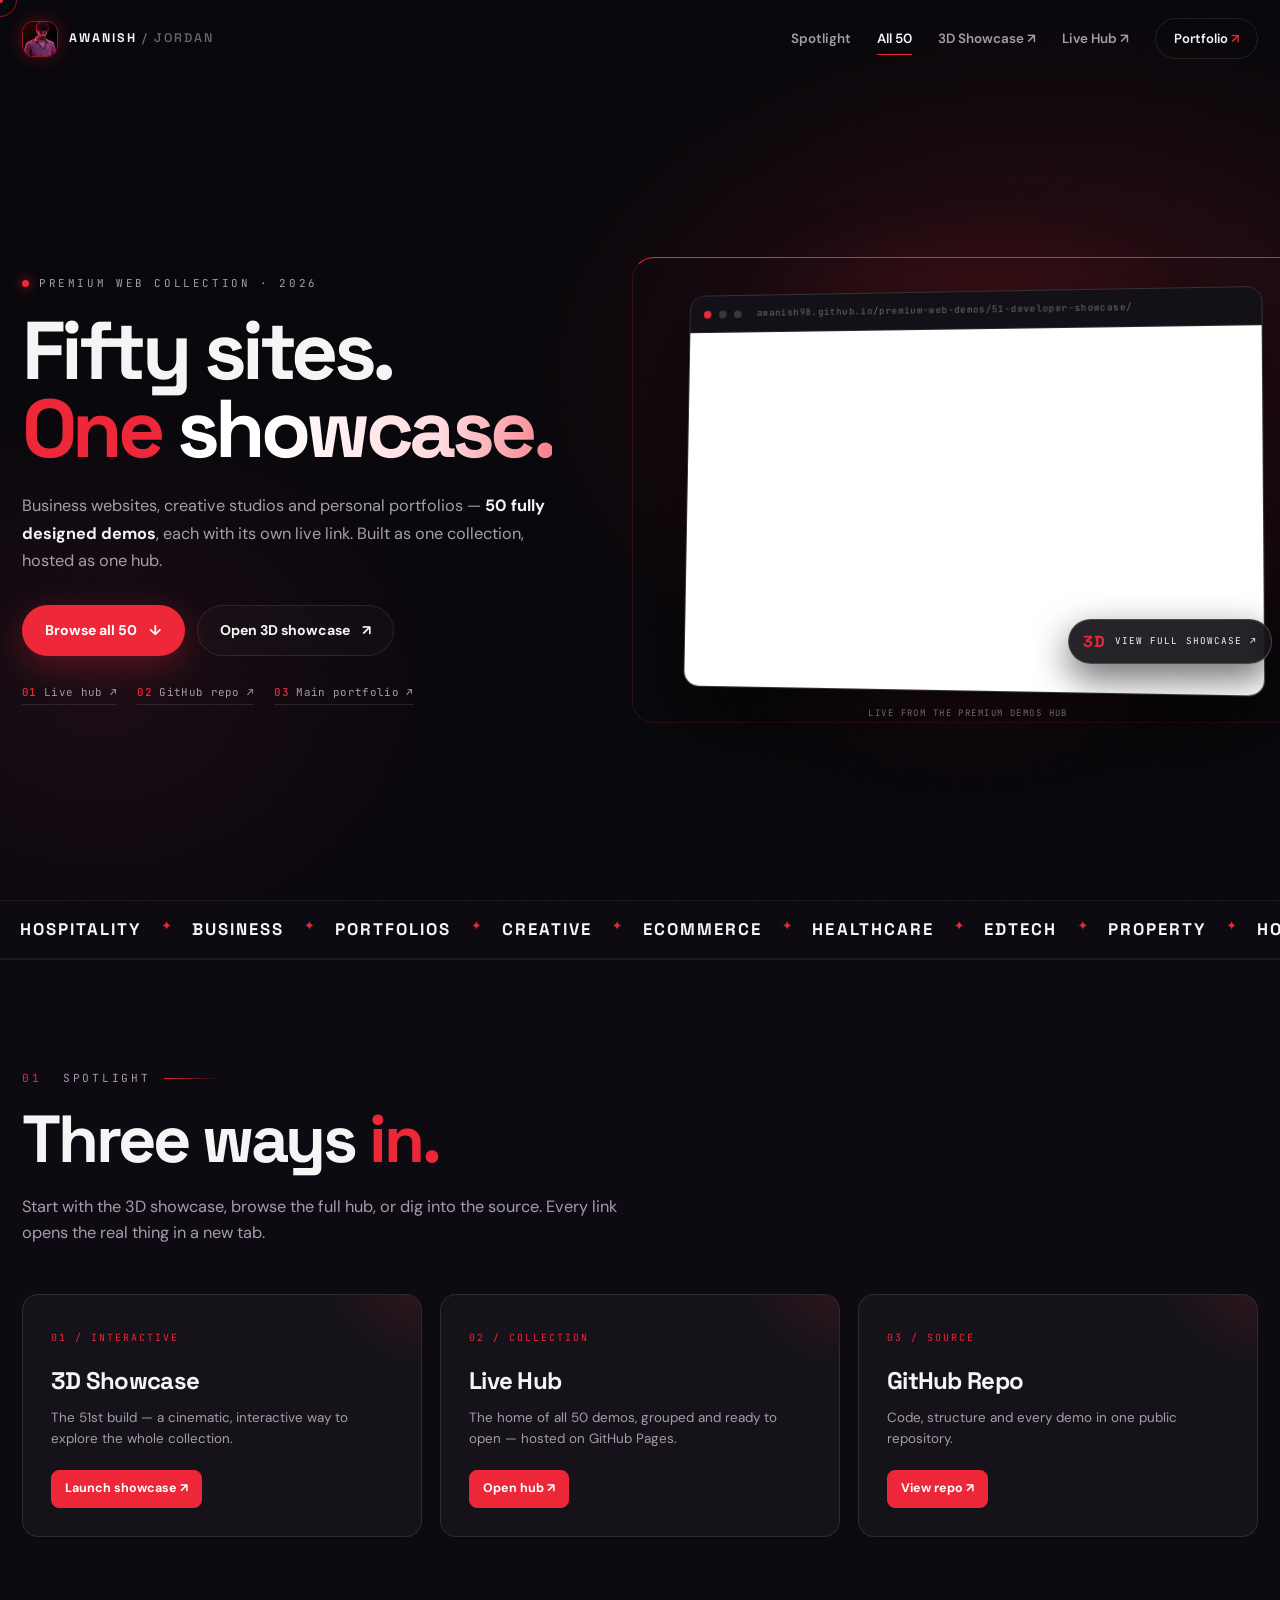
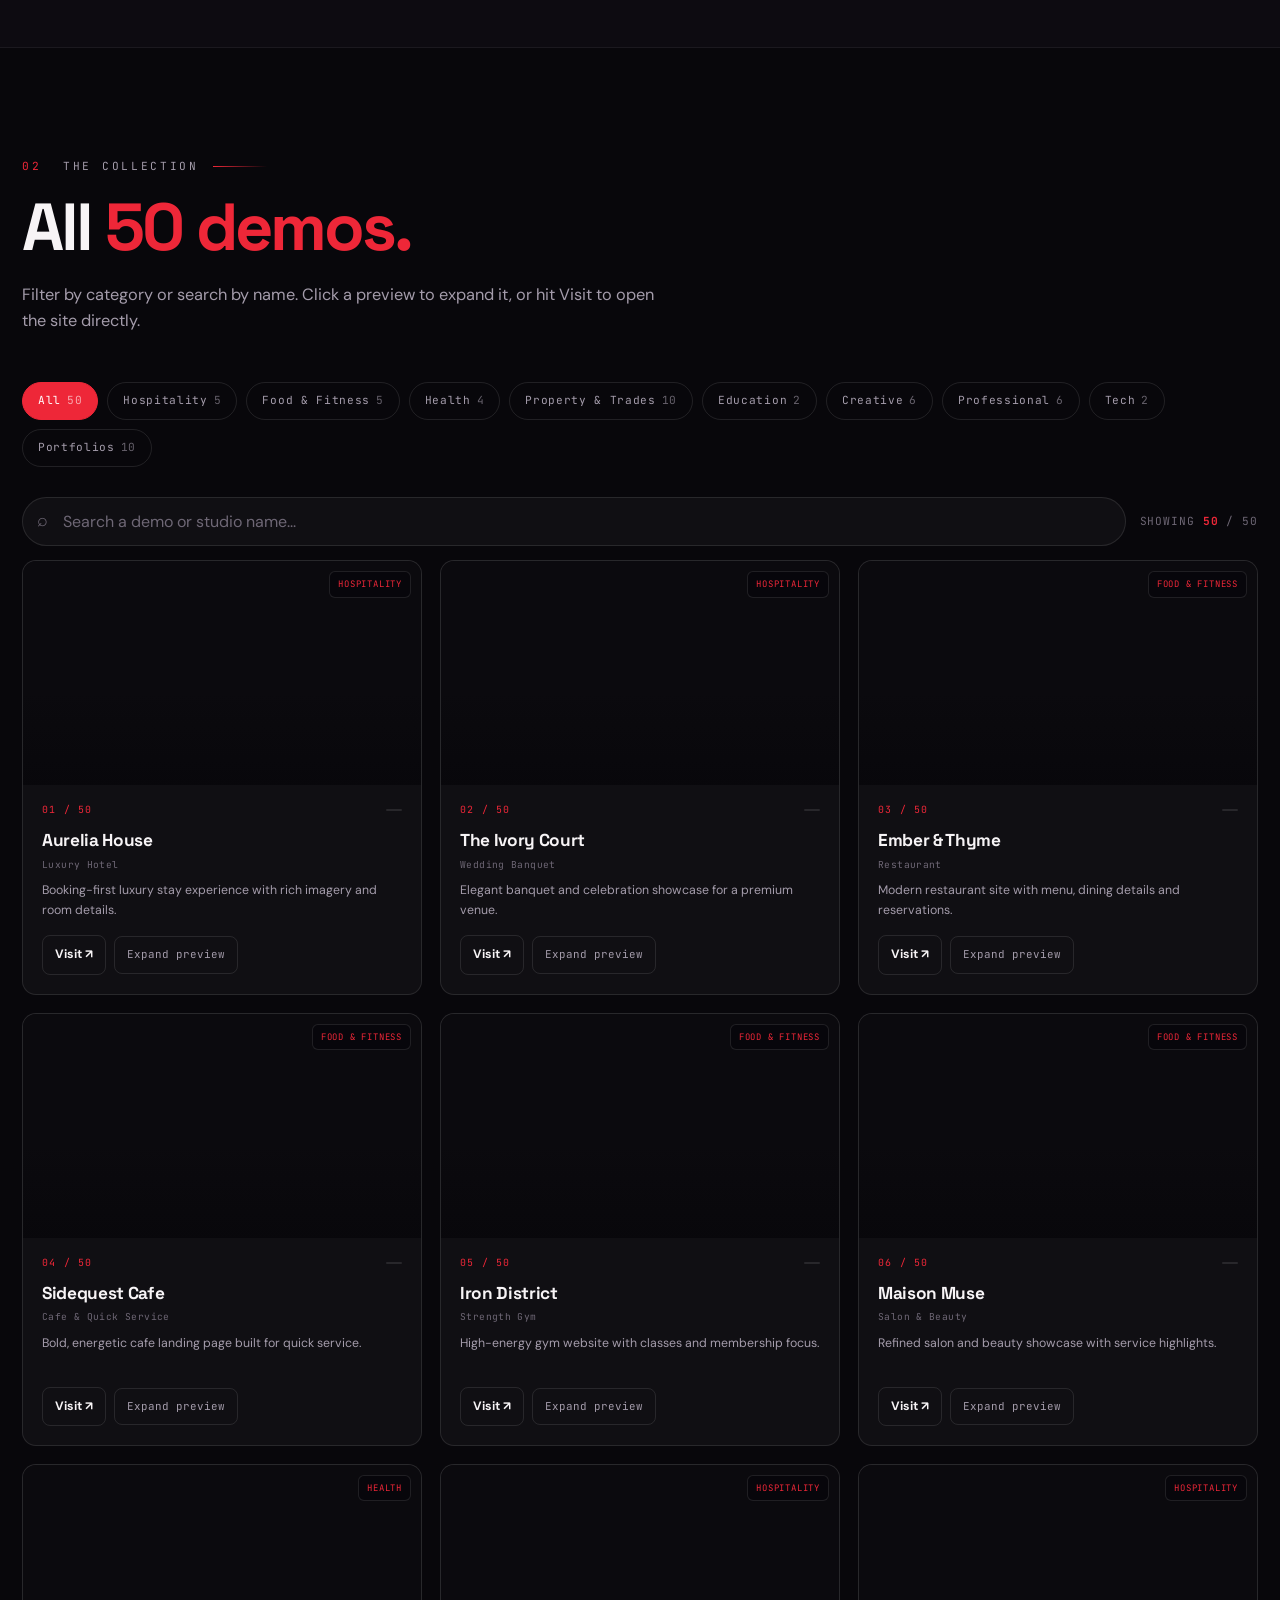
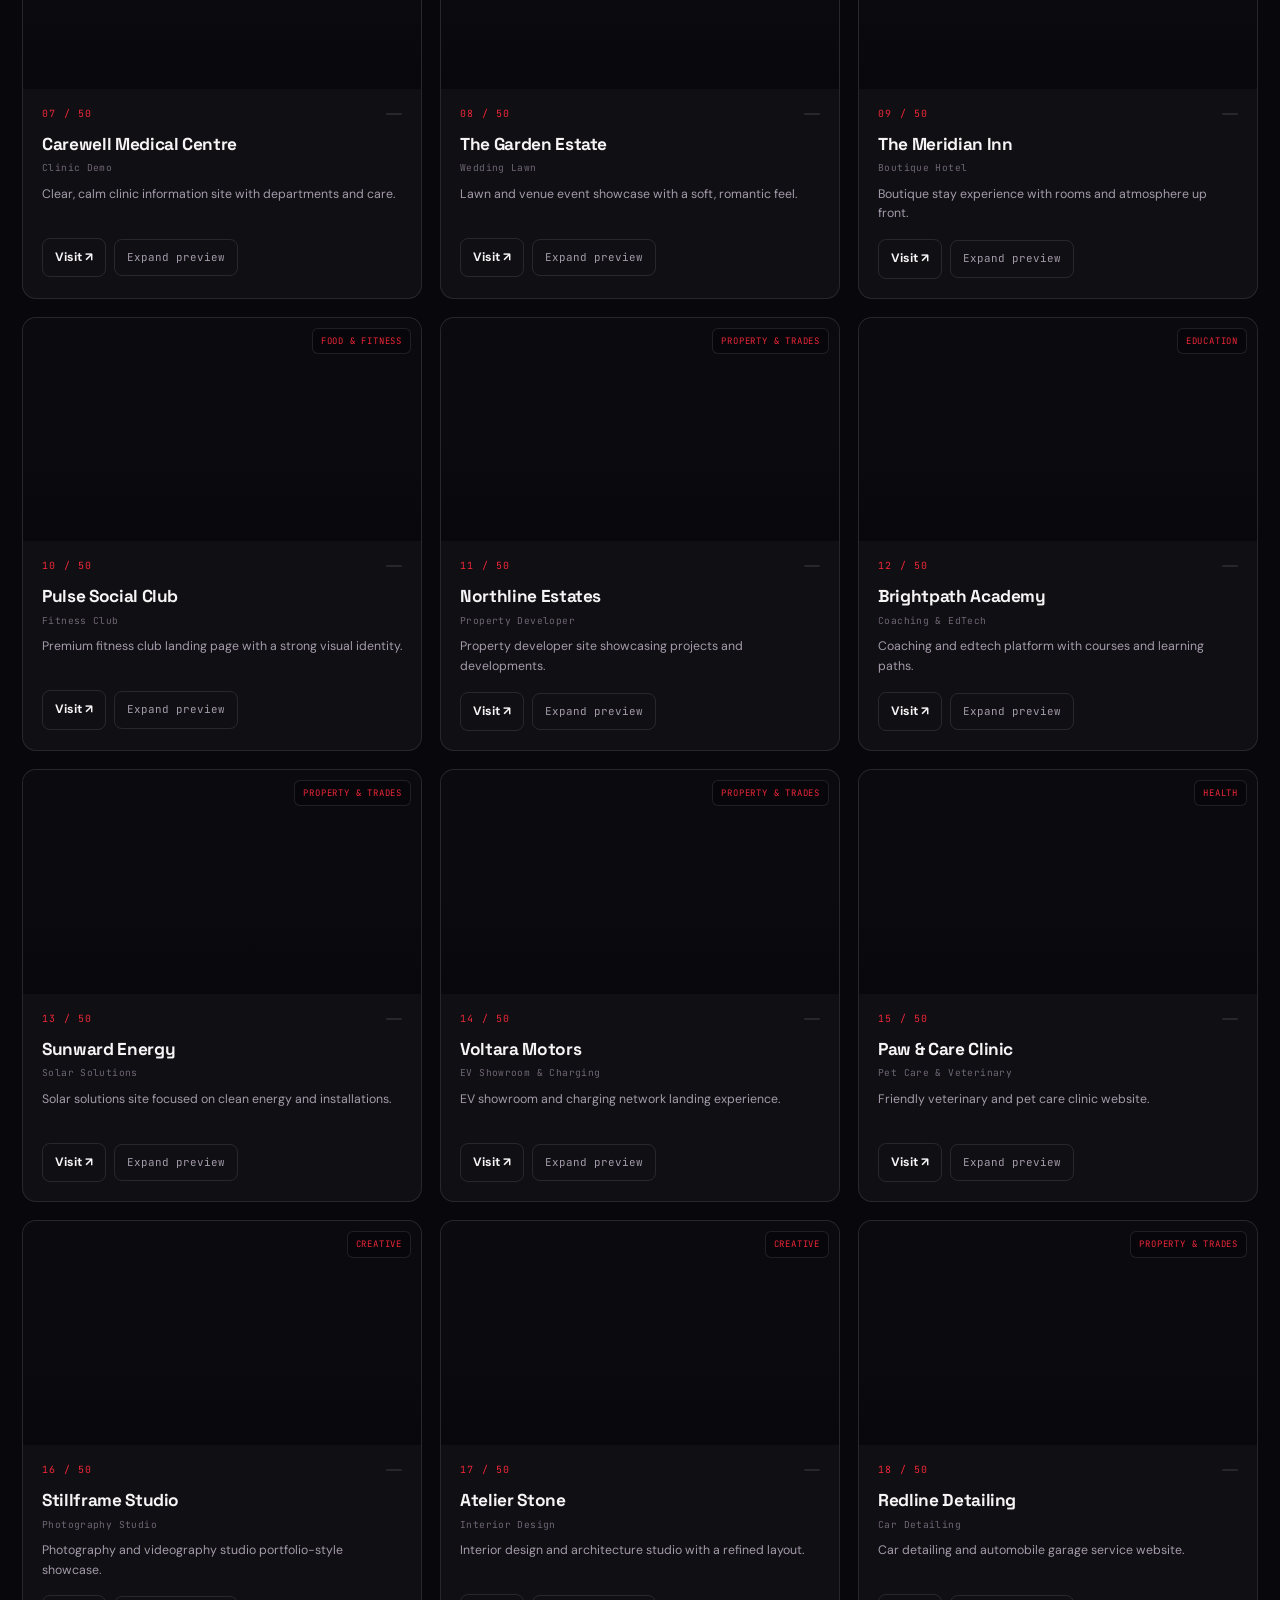
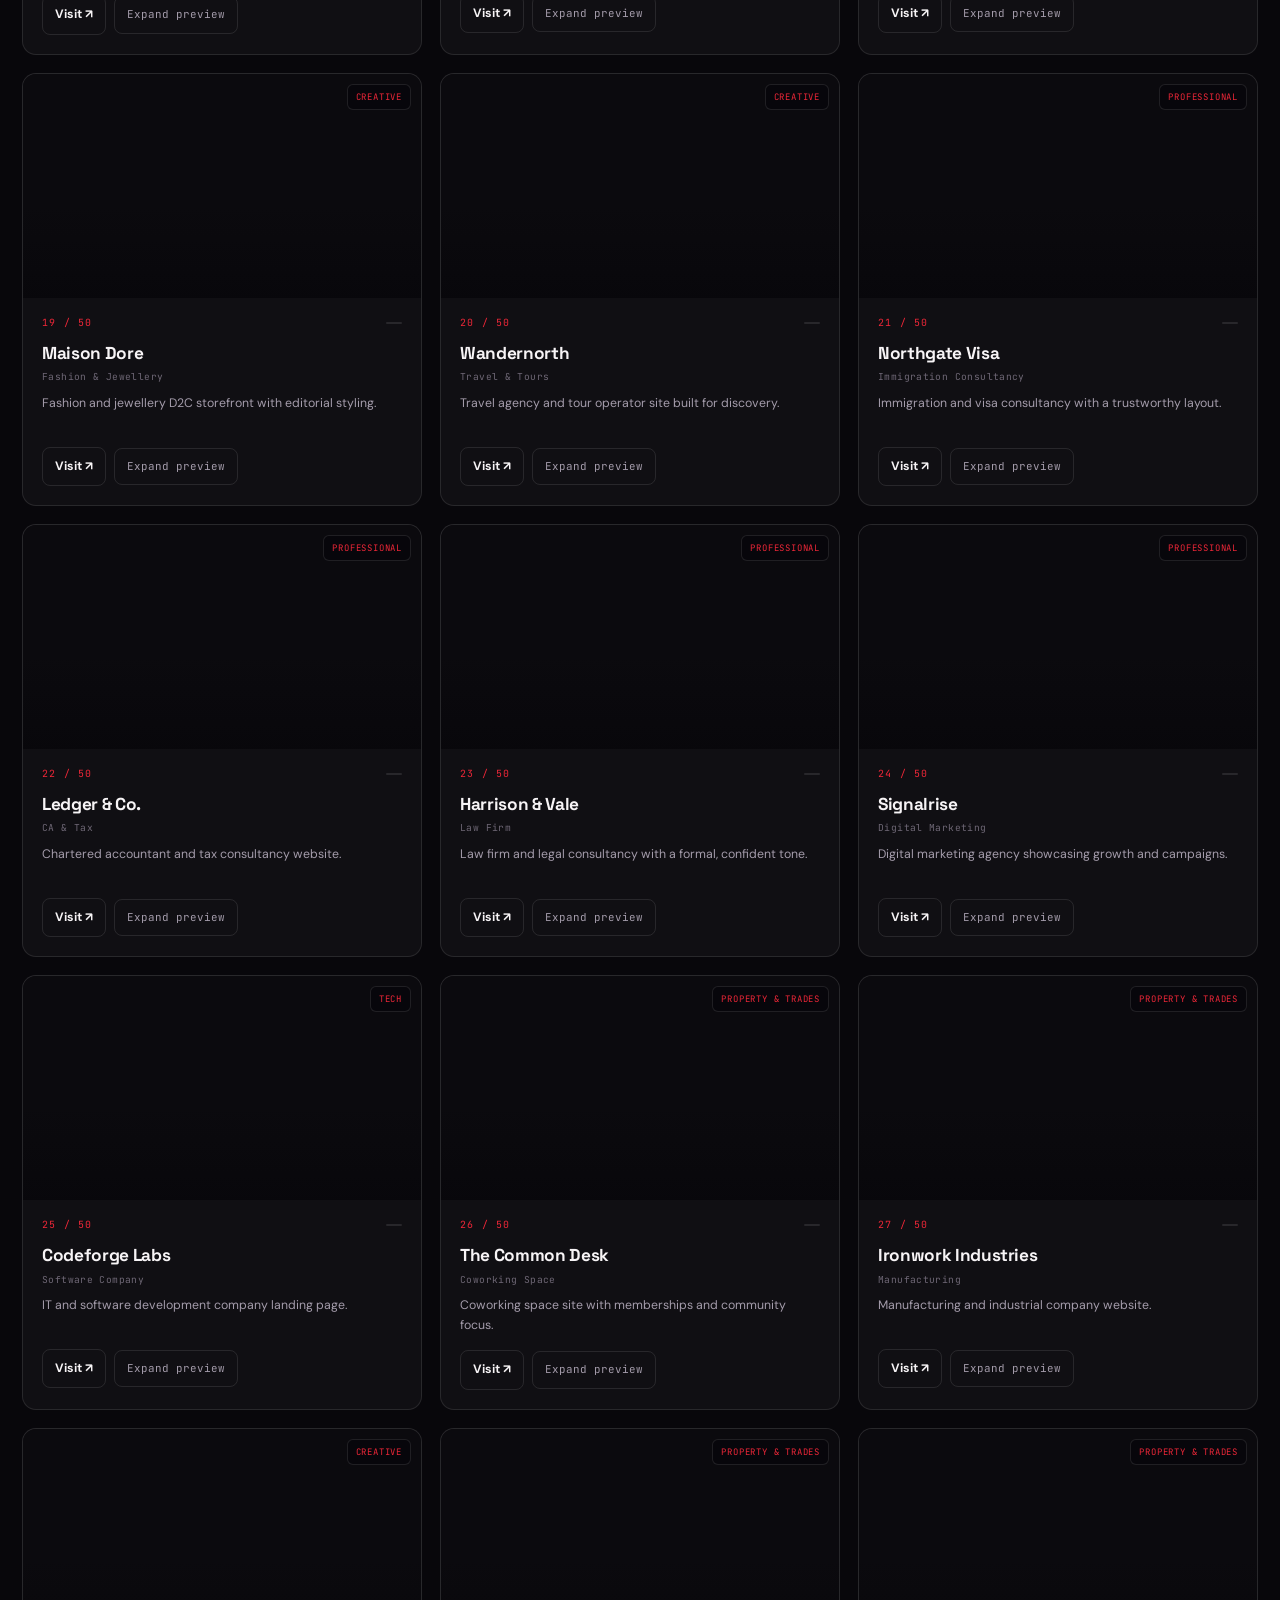
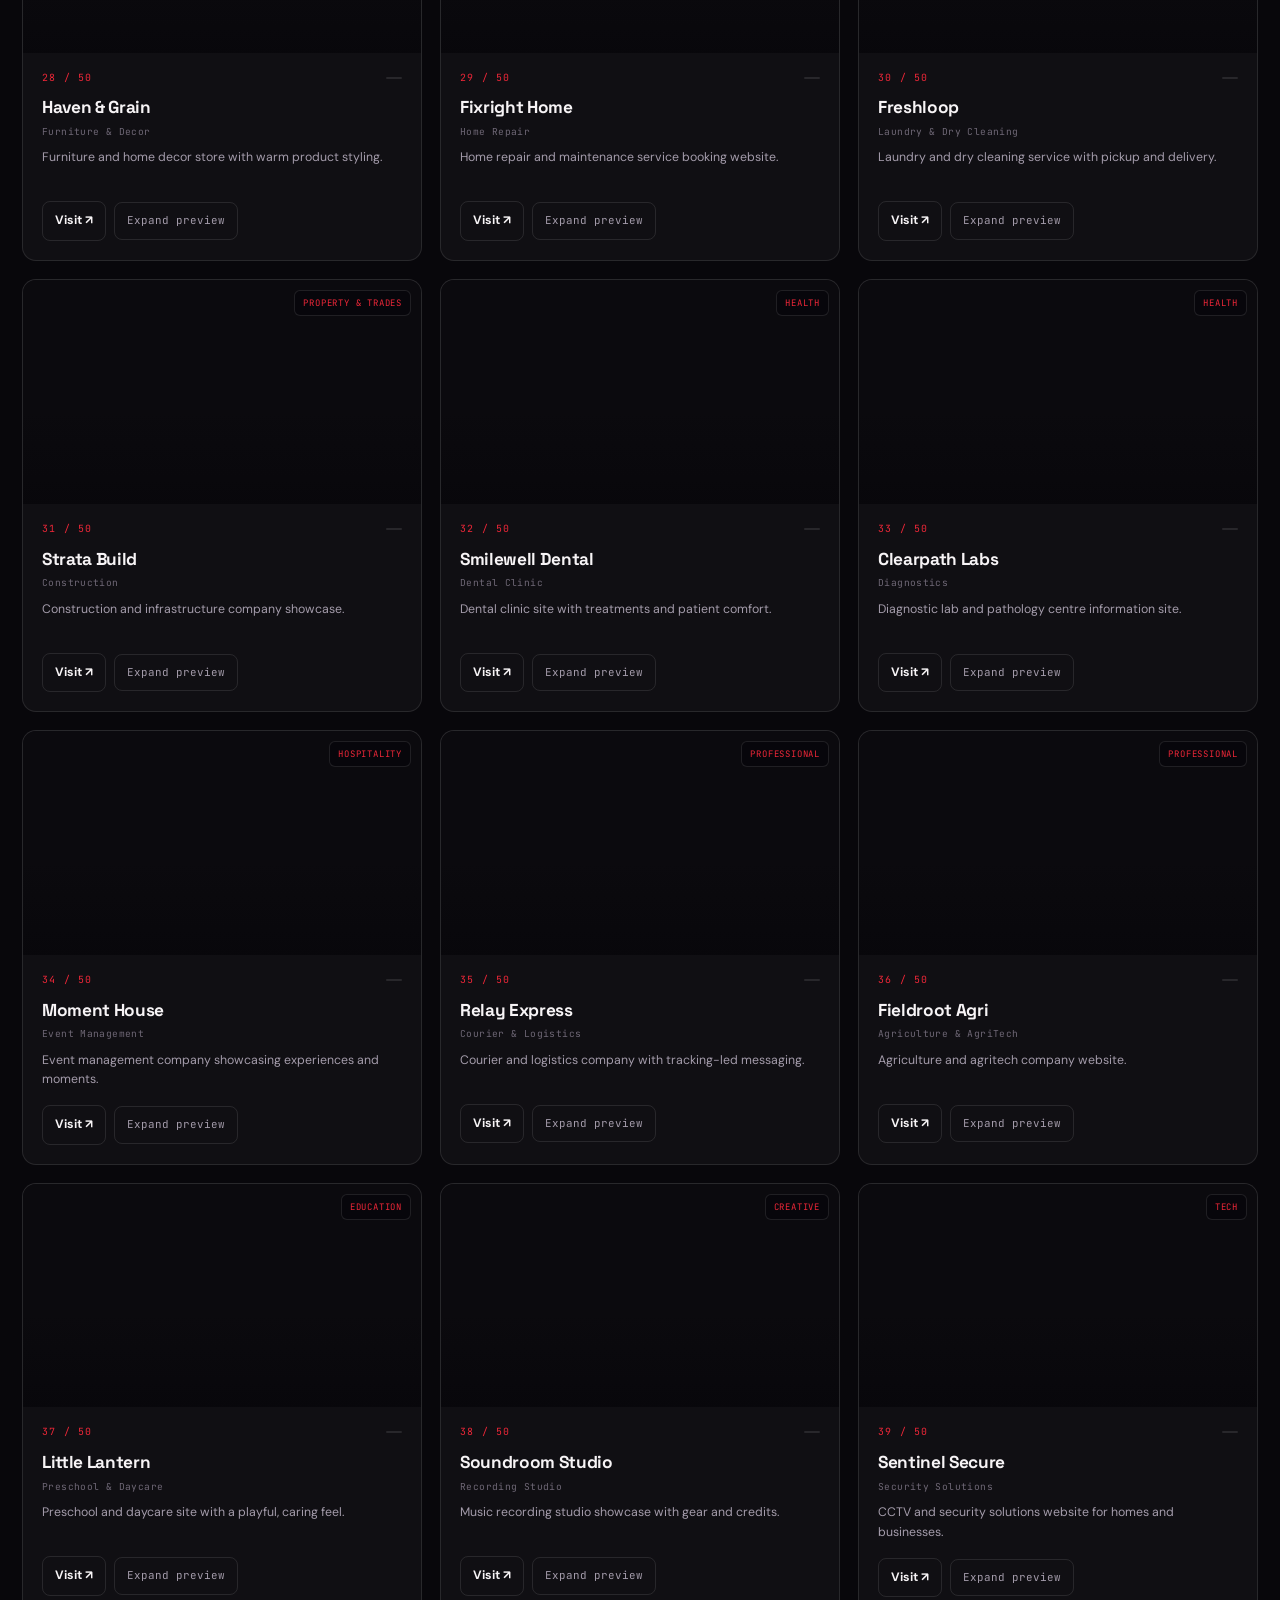
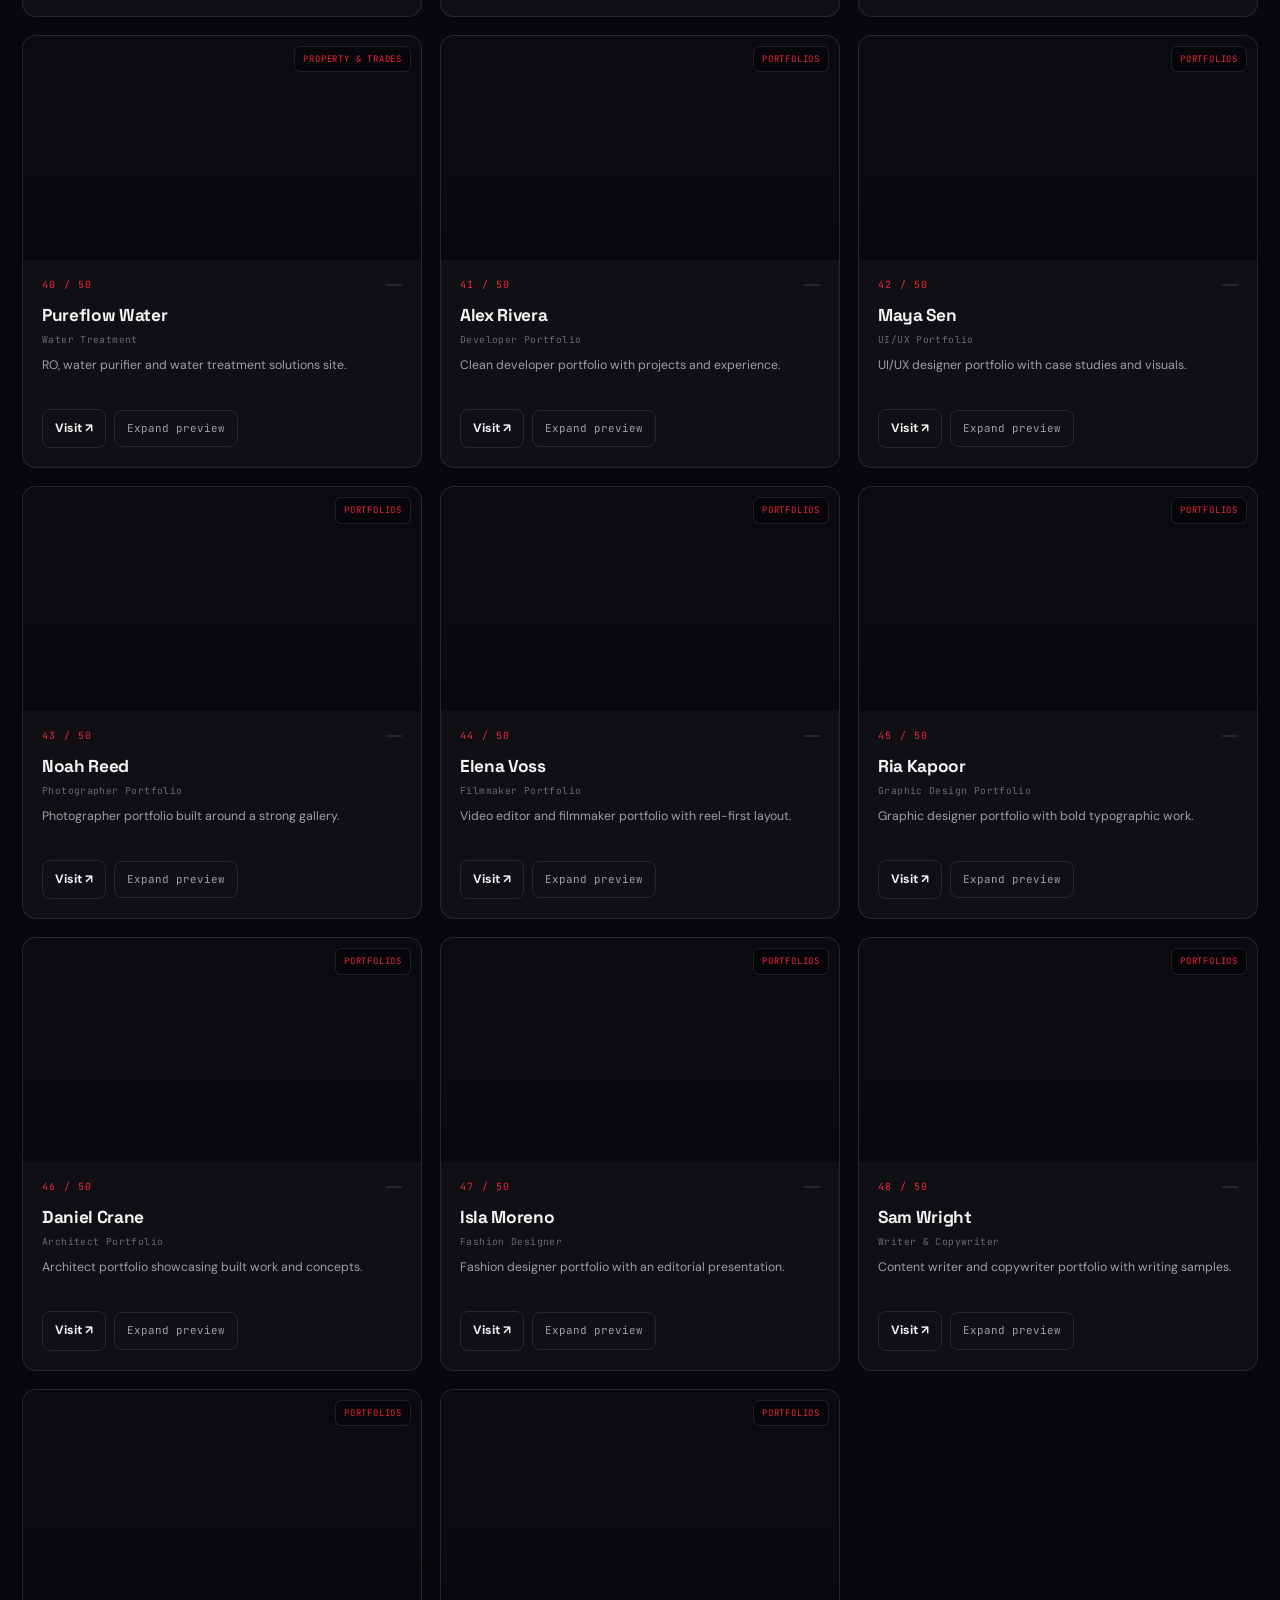
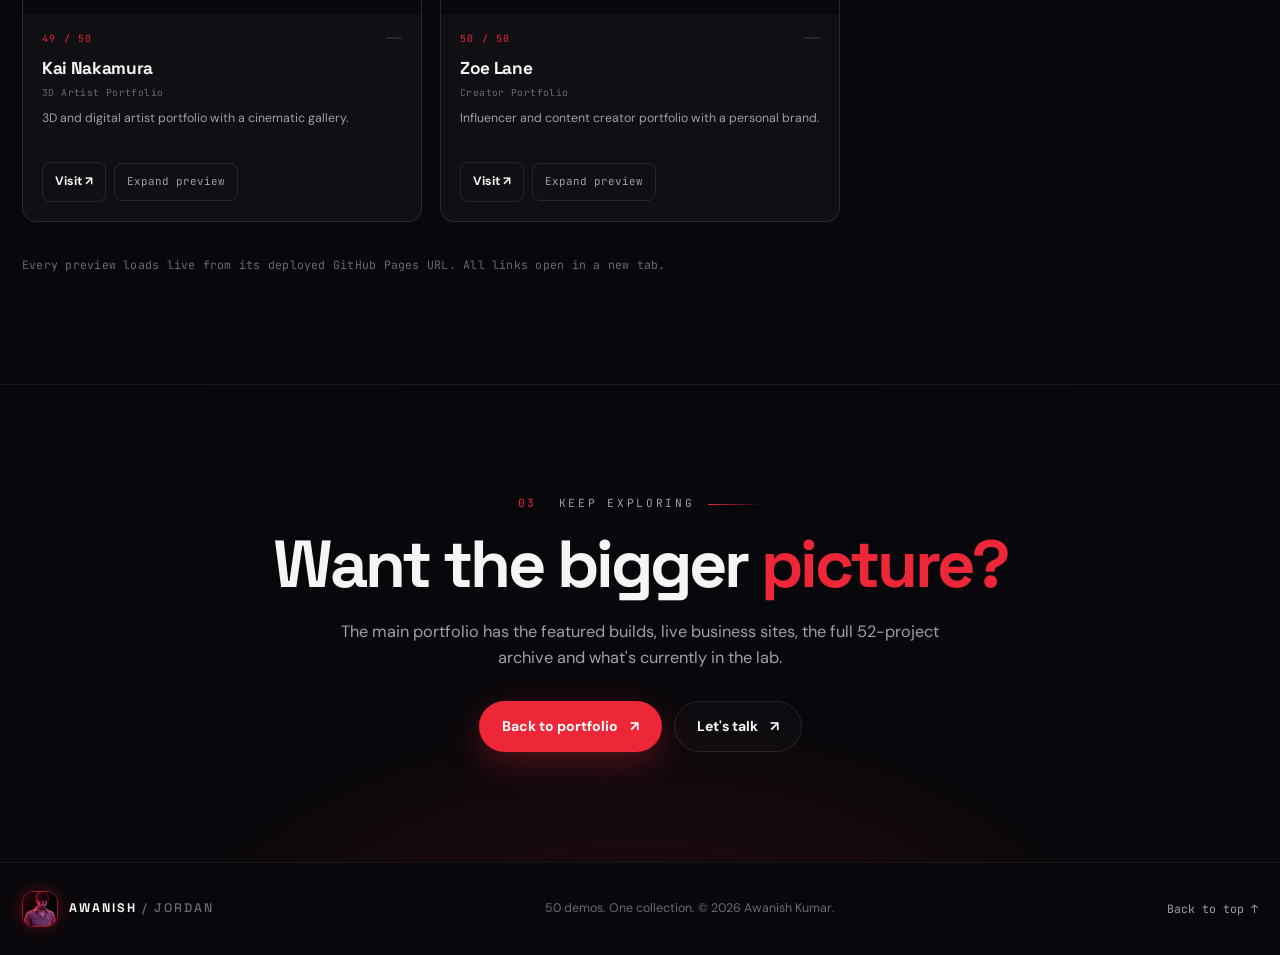
==== showcase.html @ 137c0c1a "Add 50 premium demos showcase page and hub links" ====
<!DOCTYPE html>
<html lang="en">
<head>
  <meta charset="utf-8">
  <meta name="viewport" content="width=device-width, initial-scale=1">
  <title>50 Premium Website Demos — Awanish Kumar (Jordan)</title>
  <meta name="description" content="A showcase of 50 premium website demos by Awanish Kumar (Jordan) — business sites, creative studios and personal portfolios, all live.">
  <meta name="theme-color" content="#08070b">
  <meta property="og:title" content="50 Premium Website Demos — Awanish Kumar">
  <meta property="og:description" content="50 live demos. One showcase. Browse the full collection.">
  <meta property="og:type" content="website">

  <link rel="preconnect" href="https://fonts.googleapis.com">
  <link rel="preconnect" href="https://fonts.gstatic.com" crossorigin>
  <link href="https://fonts.googleapis.com/css2?family=DM+Sans:wght@400;500;600;700&family=JetBrains+Mono:wght@400;500;600&family=Space+Grotesk:wght@400;500;600;700&display=swap" rel="stylesheet">
  <link rel="stylesheet" href="styles.css">
  <link rel="stylesheet" href="showcase.css">
  <noscript><style>.reveal{opacity:1;transform:none}.loader{display:none}</style></noscript>
</head>
<body>

  <!-- Ambient layers -->
  <div class="grain" aria-hidden="true"></div>
  <div class="cursor-dot" aria-hidden="true"></div>
  <div class="cursor-ring" aria-hidden="true"></div>
  <div class="scroll-progress" aria-hidden="true"><span id="progressBar"></span></div>

  <!-- Intro -->
  <div class="loader" id="loader" aria-hidden="true">
    <div class="loader-inner">
      <div class="loader-mark">A<span>.</span></div>
      <div class="loader-word">LOADING 50 DEMOS</div>
      <div class="loader-line"><span></span></div>
    </div>
  </div>

  <!-- Navigation -->
  <header class="nav" id="nav">
    <a class="brand" href="index.html" aria-label="Back to portfolio">
      <span class="brand-avatar"><img src="pic.jpg" alt=""></span>
      <span class="brand-name">AWANISH <span>/ JORDAN</span></span>
    </a>
    <button class="nav-toggle" id="navToggle" aria-label="Toggle menu" aria-expanded="false">
      <span></span><span></span><span></span>
    </button>
    <nav class="nav-links" id="navLinks" aria-label="Main navigation">
      <a href="#spotlight" class="nav-link">Spotlight</a>
      <a href="#all" class="nav-link">All 50</a>
      <a href="https://awanish98.github.io/premium-web-demos/51-developer-showcase/" target="_blank" rel="noopener" class="nav-link">3D Showcase ↗</a>
      <a href="https://awanish98.github.io/premium-web-demos/" target="_blank" rel="noopener" class="nav-link">Live Hub ↗</a>
    </nav>
    <a class="nav-cta" href="index.html">Portfolio <span>↗</span></a>
  </header>

  <main>
    <!-- HERO -->
    <section class="sh-hero" id="top">
      <div class="container sh-hero-inner">
        <div class="hero-copy reveal">
          <p class="sh-eyebrow"><i></i> PREMIUM WEB COLLECTION · 2026</p>
          <h1 class="sh-title">Fifty sites.<br><em>One</em> <span class="shimmer">showcase.</span></h1>
          <p class="sh-sub">Business websites, creative studios and personal portfolios — <strong>50 fully designed demos</strong>, each with its own live link. Built as one collection, hosted as one hub.</p>
          <div class="sh-actions">
            <a href="#all" class="btn btn-primary magnetic">Browse all 50 <span>↓</span></a>
            <a href="https://awanish98.github.io/premium-web-demos/51-developer-showcase/" target="_blank" rel="noopener" class="btn btn-ghost magnetic">Open 3D showcase <span>↗</span></a>
          </div>
          <div class="sh-micro">
            <a href="https://awanish98.github.io/premium-web-demos/" target="_blank" rel="noopener"><b>01</b> Live hub ↗</a>
            <a href="https://github.com/Awanish98/premium-web-demos" target="_blank" rel="noopener"><b>02</b> GitHub repo ↗</a>
            <a href="index.html"><b>03</b> Main portfolio ↗</a>
          </div>
        </div>

        <div class="sh-window reveal" data-d="2">
          <div class="sh-window-ring" aria-hidden="true"></div>
          <div class="sh-window-inner">
            <div class="sh-window-bar">
              <i></i><i></i><i></i>
              <span>awanish98.github.io/premium-web-demos/51-developer-showcase/</span>
            </div>
            <div class="sh-window-stage">
              <iframe src="https://awanish98.github.io/premium-web-demos/51-developer-showcase/" loading="lazy" referrerpolicy="no-referrer" title="3D showcase live preview" tabindex="-1"></iframe>
            </div>
          </div>
          <a href="https://awanish98.github.io/premium-web-demos/51-developer-showcase/" target="_blank" rel="noopener" class="sh-window-badge"><strong>3D</strong> VIEW FULL SHOWCASE ↗</a>
          <div class="sh-window-label">LIVE FROM THE PREMIUM DEMOS HUB</div>
        </div>
      </div>
    </section>

    <!-- TICKER -->
    <div class="ticker" aria-hidden="true">
      <div class="ticker-track">
        <span>HOSPITALITY</span><i>✦</i><span>BUSINESS</span><i>✦</i><span>PORTFOLIOS</span><i>✦</i><span>CREATIVE</span><i>✦</i><span>ECOMMERCE</span><i>✦</i><span>HEALTHCARE</span><i>✦</i><span>EDTECH</span><i>✦</i><span>PROPERTY</span><i>✦</i>
        <span>HOSPITALITY</span><i>✦</i><span>BUSINESS</span><i>✦</i><span>PORTFOLIOS</span><i>✦</i><span>CREATIVE</span><i>✦</i><span>ECOMMERCE</span><i>✦</i><span>HEALTHCARE</span><i>✦</i><span>EDTECH</span><i>✦</i><span>PROPERTY</span><i>✦</i>
      </div>
    </div>

    <!-- SPOTLIGHT -->
    <section class="section section-alt" id="spotlight">
      <div class="container">
        <header class="section-head">
          <div class="section-kicker reveal"><span>01</span> SPOTLIGHT</div>
          <h2 class="section-title reveal">Three ways <em>in.</em></h2>
          <p class="section-desc reveal">Start with the 3D showcase, browse the full hub, or dig into the source. Every link opens the real thing in a new tab.</p>
        </header>
        <div class="spot-grid">
          <article class="spot reveal">
            <span class="spot-n">01 / INTERACTIVE</span>
            <h3>3D Showcase</h3>
            <p>The 51st build — a cinematic, interactive way to explore the whole collection.</p>
            <a class="mini-link solid" href="https://awanish98.github.io/premium-web-demos/51-developer-showcase/" target="_blank" rel="noopener">Launch showcase ↗</a>
          </article>
          <article class="spot reveal" data-d="1">
            <span class="spot-n">02 / COLLECTION</span>
            <h3>Live Hub</h3>
            <p>The home of all 50 demos, grouped and ready to open — hosted on GitHub Pages.</p>
            <a class="mini-link solid" href="https://awanish98.github.io/premium-web-demos/" target="_blank" rel="noopener">Open hub ↗</a>
          </article>
          <article class="spot reveal" data-d="2">
            <span class="spot-n">03 / SOURCE</span>
            <h3>GitHub Repo</h3>
            <p>Code, structure and every demo in one public repository.</p>
            <a class="mini-link solid" href="https://github.com/Awanish98/premium-web-demos" target="_blank" rel="noopener">View repo ↗</a>
          </article>
        </div>
      </div>
    </section>

    <!-- ALL 50 -->
    <section class="section" id="all">
      <div class="container">
        <header class="section-head">
          <div class="section-kicker reveal"><span>02</span> THE COLLECTION</div>
          <h2 class="section-title reveal">All <em>50 demos.</em></h2>
          <p class="section-desc reveal">Filter by category or search by name. Click a preview to expand it, or hit Visit to open the site directly.</p>
        </header>
        <div class="filters reveal" id="demoFilters" role="group" aria-label="Filter demos by category"></div>
        <div class="sh-controls reveal">
          <label class="sh-search"><input type="search" id="demoSearch" placeholder="Search a demo or studio name..." aria-label="Search demos"></label>
          <span class="sh-count">SHOWING <b id="demoCount">50</b> / 50</span>
        </div>
        <div class="demo-grid" id="demoGrid"></div>
        <p class="demo-empty" id="demoEmpty" hidden>No demos match that filter.</p>
        <p class="section-footnote reveal">Every preview loads live from its deployed GitHub Pages URL. All links open in a new tab.</p>
      </div>
    </section>

    <!-- CTA -->
    <section class="section sh-cta">
      <div class="container">
        <div class="section-kicker reveal"><span>03</span> KEEP EXPLORING</div>
        <h2 class="section-title reveal">Want the bigger <em>picture?</em></h2>
        <p class="section-desc reveal" style="margin-inline:auto">The main portfolio has the featured builds, live business sites, the full 52-project archive and what's currently in the lab.</p>
        <div class="sh-actions reveal">
          <a href="index.html" class="btn btn-primary magnetic">Back to portfolio <span>↗</span></a>
          <a href="mailto:awanishkumarrocky552@gmail.com" class="btn btn-ghost magnetic">Let's talk <span>↗</span></a>
        </div>
      </div>
    </section>
  </main>

  <footer class="footer">
    <div class="container footer-inner">
      <div class="brand"><span class="brand-avatar"><img src="pic.jpg" alt=""></span><span class="brand-name">AWANISH <span>/ JORDAN</span></span></div>
      <p>50 demos. One collection. © <span id="year"></span> Awanish Kumar.</p>
      <a href="#top" class="back-top">Back to top ↑</a>
    </div>
  </footer>

  <!-- Floating progress / back to top -->
  <button class="to-top" id="toTop" aria-label="Back to top">
    <svg viewBox="0 0 44 44" aria-hidden="true">
      <circle class="to-top-track" cx="22" cy="22" r="20"></circle>
      <circle class="to-top-fill" id="toTopFill" cx="22" cy="22" r="20"></circle>
    </svg>
    <span>↑</span>
  </button>

  <!-- Live preview modal -->
  <div class="modal" id="previewModal" role="dialog" aria-modal="true" aria-label="Live website preview" hidden>
    <div class="modal-backdrop" data-close></div>
    <div class="modal-box">
      <div class="modal-bar">
        <span class="modal-dots"><i></i><i></i><i></i></span>
        <span class="modal-url" id="modalUrl"></span>
        <div class="modal-actions">
          <a id="modalOpen" href="#" target="_blank" rel="noopener">Open site ↗</a>
          <button type="button" data-close aria-label="Close preview">✕</button>
        </div>
      </div>
      <iframe id="modalFrame" title="Live website preview" loading="lazy" referrerpolicy="no-referrer"></iframe>
    </div>
  </div>

  <script src="showcase.js"></script>
</body>
</html>
---- styles.css ----
/* ============================================================
   Awanish Kumar / Jordan — Portfolio
   Design system: cinematic dark, crimson accent, editorial type
   ============================================================ */

:root {
  --bg: #08070b;
  --bg-soft: #0d0b11;
  --surface: rgba(255, 255, 255, .035);
  --surface-2: rgba(255, 255, 255, .06);
  --line: rgba(255, 255, 255, .1);
  --line-soft: rgba(255, 255, 255, .06);
  --text: #f7f4f6;
  --muted: #a49cab;
  --dim: #6e6775;
  --red: #ee2738;
  --red-2: #d10f34;
  --crimson: #7e2746;
  --green: #4ade80;
  --amber: #ffc46b;
  --blue: #78a9ff;
  --display: 'Space Grotesk', 'Arial Narrow', sans-serif;
  --body: 'DM Sans', system-ui, -apple-system, sans-serif;
  --mono: 'JetBrains Mono', ui-monospace, Consolas, monospace;
  --radius: 18px;
  --max: 1240px;
}

*, *::before, *::after { box-sizing: border-box; }

html {
  scroll-behavior: smooth;
  scroll-padding-top: 88px;
}

body {
  margin: 0;
  background: var(--bg);
  color: var(--text);
  font-family: var(--body);
  font-size: 16px;
  line-height: 1.6;
  overflow-x: hidden;
  -webkit-font-smoothing: antialiased;
}

body.modal-open { overflow: hidden; }

img { max-width: 100%; display: block; }
a { color: inherit; text-decoration: none; }
button, input, textarea { font: inherit; }
button { cursor: pointer; }
::selection { background: var(--red); color: #fff; }

.container { width: min(100% - 44px, var(--max)); margin-inline: auto; }

/* ---------- ambient layers ---------- */
.grain {
  position: fixed; inset: 0; z-index: 90; pointer-events: none; opacity: .045;
  background-image: url("data:image/svg+xml,%3Csvg viewBox='0 0 200 200' xmlns='http://www.w3.org/2000/svg'%3E%3Cfilter id='n'%3E%3CfeTurbulence type='fractalNoise' baseFrequency='.85' numOctaves='3' stitchTiles='stitch'/%3E%3C/filter%3E%3Crect width='100%25' height='100%25' filter='url(%23n)' opacity='.9'/%3E%3C/svg%3E");
  mix-blend-mode: overlay;
}

.cursor-dot, .cursor-ring {
  position: fixed; top: 0; left: 0; z-index: 120; pointer-events: none;
  border-radius: 50%; opacity: 0; transition: opacity .3s, width .2s, height .2s, background .2s;
}
.cursor-dot { width: 6px; height: 6px; background: var(--red); transform: translate(-50%, -50%); }
.cursor-ring { width: 34px; height: 34px; border: 1px solid rgba(238, 39, 56, .55); transform: translate(-50%, -50%); }
.cursor-active .cursor-dot { opacity: 1; }
.cursor-active .cursor-ring { opacity: 1; }
.cursor-hover .cursor-ring { width: 52px; height: 52px; background: rgba(238, 39, 56, .08); border-color: var(--red); }

.scroll-progress { position: fixed; top: 0; left: 0; right: 0; height: 2px; z-index: 110; background: transparent; }
.scroll-progress span { display: block; height: 100%; width: 0; background: linear-gradient(90deg, var(--red-2), var(--red), #ff8a6b); box-shadow: 0 0 12px var(--red); }

.loader {
  position: fixed; inset: 0; z-index: 200; background: var(--bg);
  display: grid; place-items: center; transition: opacity .7s ease, visibility .7s;
}
.loader.done { opacity: 0; visibility: hidden; }
.loader-inner { text-align: center; }
.loader-mark { font-family: var(--display); font-size: 5rem; font-weight: 700; letter-spacing: -.08em; line-height: 1; }
.loader-mark span { color: var(--red); }
.loader-word { margin-top: 14px; font-family: var(--mono); font-size: .68rem; letter-spacing: .35em; color: var(--muted); }
.loader-line { margin: 22px auto 0; width: 180px; height: 2px; background: rgba(255, 255, 255, .1); overflow: hidden; }
.loader-line span { display: block; height: 100%; width: 40%; background: var(--red); animation: loadslide 1.1s ease-in-out infinite; }
@keyframes loadslide { 0% { transform: translateX(-100%); } 100% { transform: translateX(350%); } }

/* ---------- nav ---------- */
.nav {
  position: fixed; top: 0; left: 0; right: 0; z-index: 100;
  display: flex; align-items: center; gap: 26px;
  padding: 18px max(22px, calc((100vw - var(--max)) / 2));
  transition: background .4s, border-color .4s, padding .4s, backdrop-filter .4s;
  border-bottom: 1px solid transparent;
}
.nav.scrolled {
  background: rgba(8, 7, 11, .82);
  border-color: var(--line-soft);
  backdrop-filter: blur(18px);
  padding-top: 12px; padding-bottom: 12px;
}
.brand { display: inline-flex; align-items: center; gap: 11px; flex-shrink: 0; }
.brand-mark {
  width: 34px; height: 34px; display: grid; place-items: center;
  border: 1px solid var(--red); border-radius: 9px;
  font-family: var(--display); font-weight: 700; font-size: 1.05rem;
  box-shadow: 0 0 22px rgba(238, 39, 56, .22);
}
.brand-mark span { color: var(--red); }
.brand-name { font-family: var(--display); font-weight: 700; font-size: .78rem; letter-spacing: .16em; }
.brand-name span { color: var(--dim); font-weight: 500; }
.nav-links { display: flex; align-items: center; gap: 26px; margin-left: auto; }
.nav-link {
  font-size: .84rem; font-weight: 600; color: var(--muted);
  position: relative; padding: 6px 0; transition: color .25s;
}
.nav-link::after {
  content: ''; position: absolute; left: 0; bottom: 0; width: 0; height: 1px;
  background: var(--red); transition: width .3s;
}
.nav-link:hover, .nav-link.active { color: var(--text); }
.nav-link:hover::after, .nav-link.active::after { width: 100%; }
.nav-cta {
  border: 1px solid var(--line); border-radius: 999px; padding: 9px 18px;
  font-size: .82rem; font-weight: 600; white-space: nowrap; transition: .3s;
}
.nav-cta span { color: var(--red); }
.nav-cta:hover { border-color: var(--red); background: rgba(238, 39, 56, .1); }
.nav-toggle { display: none; background: none; border: 0; padding: 6px; margin-left: auto; }
.nav-toggle span { display: block; width: 22px; height: 2px; background: var(--text); margin: 5px 0; transition: .3s; }

/* ---------- hero ---------- */
.hero {
  position: relative; min-height: 100svh; display: flex; flex-direction: column;
  justify-content: center; padding: 148px 0 40px; overflow: hidden; isolation: isolate;
}
.hero-media { position: absolute; inset: 0; z-index: -3; }
.hero-media img { width: 100%; height: 100%; object-fit: cover; opacity: .48; filter: saturate(1.05) contrast(1.08); animation: heroZoom 18s ease-out both; }
@keyframes heroZoom { from { transform: scale(1.14); } to { transform: scale(1); } }
.hero-veil {
  position: absolute; inset: 0;
  background:
    radial-gradient(900px 520px at 78% 34%, rgba(238, 39, 56, .22), transparent 65%),
    radial-gradient(650px 480px at 12% 78%, rgba(126, 39, 70, .22), transparent 70%),
    linear-gradient(180deg, rgba(8, 7, 11, .74) 0%, rgba(8, 7, 11, .38) 42%, var(--bg) 100%);
}
#starfield { position: absolute; inset: 0; z-index: -2; width: 100%; height: 100%; opacity: .75; }
.orb { position: absolute; z-index: -2; border-radius: 50%; filter: blur(60px); pointer-events: none; }
.orb-a { width: 380px; height: 380px; right: 6%; top: 14%; background: rgba(238, 39, 56, .17); animation: float 11s ease-in-out infinite; }
.orb-b { width: 300px; height: 300px; left: -6%; bottom: 18%; background: rgba(126, 39, 70, .22); animation: float 14s ease-in-out infinite reverse; }
.orb-c { width: 220px; height: 220px; right: 34%; bottom: -8%; background: rgba(209, 15, 52, .14); animation: float 9s ease-in-out infinite; }
.orb-d { position: absolute; width: 420px; height: 420px; left: -8%; top: 20%; background: rgba(238, 39, 56, .14); }
@keyframes float { 0%, 100% { transform: translate3d(0, 0, 0); } 50% { transform: translate3d(26px, -34px, 0); } }

.hero-inner { position: relative; z-index: 2; }
.eyebrow {
  display: inline-flex; align-items: center; gap: 10px; margin: 0 0 26px;
  font-family: var(--mono); font-size: .7rem; letter-spacing: .2em; color: var(--muted);
  text-transform: uppercase;
}
.eyebrow b { color: var(--red); font-weight: 500; }
.live-dot { width: 7px; height: 7px; border-radius: 50%; background: var(--red); box-shadow: 0 0 0 4px rgba(238, 39, 56, .16); animation: pulse 2s infinite; }
@keyframes pulse { 0%, 100% { box-shadow: 0 0 0 4px rgba(238, 39, 56, .16); } 50% { box-shadow: 0 0 0 9px rgba(238, 39, 56, 0); } }

.hero-title {
  margin: 0; font-family: var(--display); font-weight: 700;
  font-size: clamp(3.4rem, 11.4vw, 10.5rem); line-height: .84; letter-spacing: -.065em;
  text-transform: uppercase;
}
.hero-title .line { display: block; overflow: hidden; padding-bottom: .06em; }
.hero-title .line > span {
  display: block; transform: translateY(112%);
  animation: heroUp 1.05s cubic-bezier(.16, 1, .3, 1) forwards;
}
.hero-title .line:nth-child(1) > span { animation-delay: .15s; }
.hero-title .line:nth-child(2) > span { animation-delay: .28s; }
@keyframes heroUp { to { transform: translateY(0); } }
.hero-title .outline { color: transparent; -webkit-text-stroke: 1.6px rgba(247, 244, 246, .85); }
.hero-title em {
  font-family: var(--mono); font-style: normal; font-size: .115em; font-weight: 500;
  letter-spacing: .08em; color: var(--red); vertical-align: middle; margin-left: 1.2rem;
  -webkit-text-stroke: 0; text-transform: uppercase;
}
.hero-sub { max-width: 620px; margin: 26px 0 0; font-size: clamp(1rem, 1.5vw, 1.15rem); color: #d3ccd6; }
.hero-sub strong { color: var(--text); font-weight: 700; }
.hero-actions { display: flex; flex-wrap: wrap; gap: 14px; margin-top: 34px; }

.btn {
  display: inline-flex; align-items: center; gap: 12px; padding: 13px 22px;
  border-radius: 999px; font-weight: 700; font-size: .88rem; transition: .3s;
  border: 1px solid transparent;
}
.btn span { transition: transform .3s; }
.btn:hover span { transform: translate(3px, -3px); }
.btn-primary { background: var(--red); color: #fff; box-shadow: 0 10px 34px rgba(238, 39, 56, .3); }
.btn-primary:hover { background: #ff3c4c; box-shadow: 0 12px 42px rgba(238, 39, 56, .48); transform: translateY(-2px); }
.btn-ghost { border-color: var(--line); color: var(--text); background: rgba(255, 255, 255, .02); }
.btn-ghost:hover { border-color: var(--red); background: rgba(238, 39, 56, .08); transform: translateY(-2px); }

.hero-socials { display: flex; flex-wrap: wrap; gap: 22px; margin-top: 28px; }
.hero-socials a { font-family: var(--mono); font-size: .74rem; letter-spacing: .04em; color: var(--muted); transition: color .25s; }
.hero-socials a:hover { color: var(--red); }

.hero-stats {
  position: relative; z-index: 2; margin-top: 62px;
  display: grid; grid-template-columns: repeat(4, 1fr);
  border-top: 1px solid var(--line); padding-top: 24px;
}
.stat { display: flex; align-items: baseline; gap: 12px; }
.stat strong { font-family: var(--display); font-size: clamp(2rem, 3.6vw, 3.2rem); line-height: 1; letter-spacing: -.05em; }
.stat span { font-size: .76rem; color: var(--muted); text-transform: uppercase; letter-spacing: .1em; }
.scroll-cue {
  position: absolute; bottom: 22px; left: 50%; transform: translateX(-50%); z-index: 2;
  font-family: var(--mono); font-size: .6rem; letter-spacing: .3em; color: var(--dim);
  display: grid; justify-items: center; gap: 8px;
}
.scroll-cue span { width: 1px; height: 30px; background: linear-gradient(var(--red), transparent); animation: cue 1.8s ease-in-out infinite; }
@keyframes cue { 0%, 100% { transform: scaleY(.4); opacity: .4; } 50% { transform: scaleY(1); opacity: 1; } }

/* ---------- ticker ---------- */
.ticker { overflow: hidden; border-top: 1px solid var(--line-soft); border-bottom: 1px solid var(--line-soft); background: var(--bg-soft); padding: 15px 0; }
.ticker-track { display: flex; width: max-content; animation: ticker 38s linear infinite; }
.ticker-track span { font-family: var(--display); font-weight: 700; font-size: 1.05rem; letter-spacing: .12em; padding: 0 20px; white-space: nowrap; }
.ticker-track i { color: var(--red); font-style: normal; font-size: .8rem; }
@keyframes ticker { to { transform: translateX(-50%); } }

/* ---------- sections ---------- */
.section { position: relative; padding: 110px 0; }
.section-alt { background: var(--bg-soft); border-block: 1px solid var(--line-soft); }
.section-head { max-width: 760px; margin-bottom: 48px; }
.section-kicker { font-family: var(--mono); font-size: .7rem; letter-spacing: .24em; text-transform: uppercase; color: var(--muted); margin-bottom: 18px; }
.section-kicker span { color: var(--red); margin-right: 12px; }
.section-title {
  margin: 0; font-family: var(--display); font-weight: 700;
  font-size: clamp(2.4rem, 5.2vw, 4.6rem); line-height: 1.02; letter-spacing: -.045em;
}
.section-title em { color: var(--red); font-style: normal; }
.section-desc { margin: 20px 0 0; max-width: 640px; color: var(--muted); font-size: 1.02rem; }
.section-footnote { margin: 34px 0 0; font-family: var(--mono); font-size: .72rem; color: var(--dim); letter-spacing: .02em; }
.section-footnote strong { color: var(--text); }

/* ---------- featured cards ---------- */
.featured-grid { display: grid; grid-template-columns: repeat(3, 1fr); gap: 22px; }
.fcard {
  position: relative; border: 1px solid var(--line); border-radius: var(--radius);
  background: var(--surface); overflow: hidden; transition: transform .5s cubic-bezier(.16,1,.3,1), border-color .4s, box-shadow .5s;
}
.fcard::before {
  content: ''; position: absolute; inset: -1px; z-index: -1; border-radius: inherit; opacity: 0;
  background: radial-gradient(400px circle at var(--mx, 50%) var(--my, 0%), rgba(238, 39, 56, .18), transparent 60%);
  transition: opacity .4s;
}
.fcard:hover { transform: translateY(-8px); border-color: rgba(238, 39, 56, .55); box-shadow: 0 24px 60px rgba(0, 0, 0, .5), 0 0 40px rgba(238, 39, 56, .12); }
.fcard:hover::before { opacity: 1; }
.fcard-preview { position: relative; aspect-ratio: 16 / 10; background: #0b0a0e; overflow: hidden; border-bottom: 1px solid var(--line); }
.fcard-preview iframe { position: absolute; inset: 0; width: 100%; height: 100%; border: 0; pointer-events: none; }
.fcard-preview::after { content: ''; position: absolute; inset: 0; background: linear-gradient(180deg, transparent 55%, rgba(8, 7, 11, .85)); pointer-events: none; }
.preview-tag {
  position: absolute; top: 12px; left: 12px; z-index: 2;
  font-family: var(--mono); font-size: .6rem; letter-spacing: .14em;
  padding: 6px 10px; border-radius: 999px; background: rgba(8, 7, 11, .85); border: 1px solid var(--line);
  display: inline-flex; align-items: center; gap: 7px;
}
.preview-tag i { width: 5px; height: 5px; border-radius: 50%; background: var(--green); box-shadow: 0 0 8px var(--green); }
.expand-hint {
  position: absolute; bottom: 12px; right: 12px; z-index: 2; font-family: var(--mono); font-size: .62rem;
  letter-spacing: .08em; color: var(--text); padding: 6px 10px; border-radius: 8px;
  background: rgba(8, 7, 11, .8); border: 1px solid var(--line);
}
.fcard-body { padding: 24px; }
.fcard-top { display: flex; justify-content: space-between; align-items: center; gap: 10px; margin-bottom: 14px; }
.fcard-num { font-family: var(--mono); font-size: .74rem; color: var(--red); letter-spacing: .1em; }
.status-pill {
  display: inline-flex; align-items: center; gap: 7px; font-family: var(--mono); font-size: .6rem;
  letter-spacing: .12em; text-transform: uppercase; padding: 5px 10px; border-radius: 999px;
  border: 1px solid currentColor;
}
.status-pill i { width: 5px; height: 5px; border-radius: 50%; background: currentColor; box-shadow: 0 0 8px currentColor; }
.status-live { color: var(--green); }
.status-done { color: var(--blue); }
.status-building { color: var(--amber); }
.status-planned { color: var(--dim); }
.fcard h3 { margin: 0 0 8px; font-family: var(--display); font-size: 1.65rem; letter-spacing: -.03em; }
.fcard h3 a:hover { color: var(--red); }
.fcard p { margin: 0; color: var(--muted); font-size: .9rem; min-height: 76px; }
.tag-row { display: flex; flex-wrap: wrap; gap: 7px; margin: 18px 0 20px; }
.tag { font-family: var(--mono); font-size: .62rem; letter-spacing: .04em; color: var(--muted); border: 1px solid var(--line); padding: 4px 9px; border-radius: 6px; }
.fcard-links { display: flex; flex-wrap: wrap; gap: 9px; }
.mini-link {
  display: inline-flex; align-items: center; gap: 6px; font-size: .78rem; font-weight: 700;
  padding: 8px 13px; border-radius: 8px; border: 1px solid var(--line); transition: .25s;
}
.mini-link:hover { border-color: var(--red); color: var(--red); background: rgba(238, 39, 56, .07); }
.mini-link.solid { background: var(--red); border-color: var(--red); color: #fff; }
.mini-link.solid:hover { background: #ff3c4c; color: #fff; }

/* ---------- filters + business grid ---------- */
.filters { display: flex; flex-wrap: wrap; gap: 9px; margin-bottom: 30px; }
.filter-btn {
  font-family: var(--mono); font-size: .7rem; letter-spacing: .06em;
  padding: 9px 15px; border-radius: 999px; background: transparent; color: var(--muted);
  border: 1px solid var(--line); transition: .25s;
}
.filter-btn:hover { color: var(--text); border-color: var(--muted); }
.filter-btn.active { color: #fff; background: var(--red); border-color: var(--red); }
.filter-btn span { opacity: .6; margin-left: 6px; }

.business-grid { display: grid; grid-template-columns: repeat(3, 1fr); gap: 18px; }
.bcard {
  border: 1px solid var(--line); border-radius: 14px; background: var(--surface);
  overflow: hidden; transition: transform .4s, border-color .3s, box-shadow .4s;
}
.bcard:hover { transform: translateY(-6px); border-color: rgba(238, 39, 56, .5); box-shadow: 0 18px 44px rgba(0, 0, 0, .45); }
.bcard-preview { position: relative; aspect-ratio: 16 / 9; overflow: hidden; background: #0b0a0e; cursor: pointer; }
.bcard-preview iframe {
  position: absolute; top: 0; left: 0; width: 1200px; height: 750px; border: 0;
  transform-origin: top left; transform: scale(var(--scale, .25)); pointer-events: none;
}
.bcard-preview::after {
  content: ''; position: absolute; inset: 0; background: linear-gradient(180deg, transparent 60%, rgba(8, 7, 11, .9)); pointer-events: none;
}
.bcard-zoom {
  position: absolute; bottom: 10px; left: 12px; z-index: 2; font-family: var(--mono); font-size: .6rem;
  letter-spacing: .1em; color: var(--text); opacity: 0; transform: translateY(6px); transition: .3s;
}
.bcard:hover .bcard-zoom { opacity: 1; transform: none; }
.bcard-cat { position: absolute; top: 10px; right: 10px; z-index: 2; font-family: var(--mono); font-size: .58rem; letter-spacing: .1em; padding: 5px 8px; border-radius: 6px; background: rgba(8, 7, 11, .82); border: 1px solid var(--line); color: var(--red); text-transform: uppercase; }
.bcard-body { padding: 18px 20px 20px; display: flex; align-items: center; justify-content: space-between; gap: 12px; }
.bcard-body h3 { margin: 0; font-family: var(--display); font-size: 1.12rem; letter-spacing: -.02em; }
.bcard-body h3 span { font-family: var(--mono); font-size: .66rem; color: var(--dim); margin-right: 9px; }
.bcard-body p { margin: 3px 0 0; font-size: .76rem; color: var(--muted); }
.visit-link {
  flex-shrink: 0; display: inline-flex; align-items: center; gap: 6px;
  font-size: .76rem; font-weight: 700; padding: 9px 12px; border-radius: 8px;
  border: 1px solid var(--line); transition: .25s; white-space: nowrap;
}
.visit-link:hover { background: var(--red); border-color: var(--red); color: #fff; }

/* ---------- archive timeline ---------- */
.archive-jump { display: flex; flex-wrap: wrap; gap: 8px; margin-bottom: 44px; }
.archive-jump a {
  font-family: var(--mono); font-size: .66rem; letter-spacing: .05em; color: var(--muted);
  padding: 7px 12px; border: 1px solid var(--line); border-radius: 7px; transition: .25s;
}
.archive-jump a:hover { color: var(--red); border-color: var(--red); }
.archive-jump b { color: var(--text); margin-right: 6px; }

.timeline { position: relative; padding-left: 40px; }
.timeline::before {
  content: ''; position: absolute; left: 11px; top: 6px; bottom: 6px; width: 1px;
  background: linear-gradient(180deg, transparent, var(--red) 6%, rgba(238, 39, 56, .35) 70%, transparent);
}
.tl-group { position: relative; margin-bottom: 54px; scroll-margin-top: 100px; }
.tl-group::before {
  content: ''; position: absolute; left: -34px; top: 8px; width: 11px; height: 11px; border-radius: 50%;
  background: var(--bg); border: 2px solid var(--red); box-shadow: 0 0 0 5px rgba(238, 39, 56, .1), 0 0 16px rgba(238, 39, 56, .55);
}
.tl-group-head { display: flex; align-items: center; gap: 14px; margin-bottom: 20px; flex-wrap: wrap; }
.tl-letter { width: 34px; height: 34px; display: grid; place-items: center; border-radius: 9px; background: var(--red); color: #fff; font-family: var(--display); font-weight: 700; }
.tl-group h3 { margin: 0; font-family: var(--display); font-size: 1.45rem; letter-spacing: -.02em; }
.tl-count { font-family: var(--mono); font-size: .68rem; color: var(--dim); border: 1px solid var(--line); padding: 4px 9px; border-radius: 999px; }
.tl-note { margin: 0 0 18px; font-size: .84rem; color: var(--muted); }
.proj-grid { display: grid; grid-template-columns: repeat(auto-fill, minmax(252px, 1fr)); gap: 13px; }
.proj-card {
  position: relative; border: 1px solid var(--line-soft); border-radius: 12px; background: var(--surface);
  padding: 16px; transition: transform .35s, border-color .35s, background .35s;
  display: flex; flex-direction: column; min-height: 168px;
}
.proj-card:hover { transform: translateY(-5px); border-color: rgba(238, 39, 56, .45); background: var(--surface-2); }
.proj-top { display: flex; justify-content: space-between; align-items: flex-start; gap: 8px; margin-bottom: 14px; }
.proj-num { font-family: var(--mono); font-size: .66rem; color: var(--dim); }
.proj-icon {
  width: 38px; height: 38px; border-radius: 10px; display: grid; place-items: center;
  font-family: var(--display); font-weight: 700; font-size: .95rem; color: #fff;
  background: linear-gradient(135deg, hsl(var(--h) 80% 56%), hsl(calc(var(--h) + 45) 70% 38%));
  box-shadow: 0 6px 18px hsl(var(--h) 70% 40% / .3);
}
.proj-card h4 { margin: 0 0 6px; font-family: var(--display); font-size: .99rem; line-height: 1.25; }
.proj-card p { margin: 0 0 14px; font-size: .78rem; color: var(--muted); flex: 1; }
.proj-card .tag-row { margin: 0 0 12px; gap: 5px; }
.proj-card .tag { font-size: .56rem; padding: 3px 7px; }
.proj-link { font-family: var(--mono); font-size: .66rem; color: var(--red); letter-spacing: .04em; margin-top: auto; align-self: flex-start; }
.proj-link:hover { text-decoration: underline; }

/* ---------- lab ---------- */
.lab-grid { display: grid; grid-template-columns: repeat(3, 1fr); gap: 14px; }
.lab-card {
  position: relative; border: 1px dashed rgba(255, 255, 255, .16); border-radius: 13px;
  padding: 20px; background: rgba(255, 255, 255, .015); overflow: hidden; transition: .35s;
}
.lab-card::after {
  content: ''; position: absolute; width: 150px; height: 150px; right: -70px; top: -70px; border-radius: 50%;
  background: radial-gradient(circle, rgba(255, 196, 107, .1), transparent 65%);
}
.lab-card:hover { border-color: rgba(255, 196, 107, .5); transform: translateY(-4px); }
.lab-card.building { border-color: rgba(255, 196, 107, .35); background: rgba(255, 196, 107, .025); }
.lab-top { display: flex; justify-content: space-between; align-items: center; margin-bottom: 14px; }
.lab-top .status-pill { border-color: currentColor; }
.lab-card h3 { margin: 0 0 7px; font-family: var(--display); font-size: 1.02rem; }
.lab-card p { margin: 0; font-size: .8rem; color: var(--muted); }
.lab-scan { position: absolute; left: 0; right: 0; bottom: 0; height: 1px; background: linear-gradient(90deg, transparent, rgba(255, 196, 107, .45), transparent); animation: scan 4s linear infinite; }
@keyframes scan { 0% { transform: translateY(-120px); opacity: 0; } 20%, 80% { opacity: 1; } 100% { transform: translateY(0); opacity: 0; } }

/* ---------- about ---------- */
.about-grid { display: grid; grid-template-columns: 1.1fr .9fr; gap: 46px; margin-bottom: 26px; }
.about-copy p { color: var(--muted); margin: 0 0 18px; }
.about-copy .lead { color: var(--text); font-size: 1.18rem; font-weight: 600; line-height: 1.5; }
.about-meta { display: flex; flex-wrap: wrap; gap: 32px; margin-top: 30px; padding-top: 24px; border-top: 1px solid var(--line); }
.about-meta div { display: grid; gap: 4px; }
.about-meta span { font-family: var(--mono); font-size: .6rem; letter-spacing: .18em; color: var(--dim); }
.about-meta strong { font-family: var(--display); font-size: 1.05rem; }
.panel, .about-panel { border: 1px solid var(--line); border-radius: var(--radius); background: var(--surface); padding: 28px; }
.panel-title { margin: 0 0 24px; font-family: var(--display); font-size: 1.2rem; letter-spacing: -.02em; }
.skill-group { margin-bottom: 22px; }
.skill-group:last-child { margin-bottom: 0; }
.skill-group h4 { margin: 0 0 9px; font-family: var(--mono); font-size: .66rem; letter-spacing: .14em; color: var(--red); text-transform: uppercase; }
.skill-tags { display: flex; flex-wrap: wrap; gap: 7px; }
.skill-tags span { font-size: .76rem; padding: 6px 11px; border-radius: 7px; background: rgba(255, 255, 255, .05); border: 1px solid var(--line-soft); color: #e7e2e9; }
.two-col { display: grid; grid-template-columns: 1fr 1fr; gap: 22px; }
.timeline-list { display: grid; gap: 22px; }
.tl-item { position: relative; padding-left: 20px; border-left: 1px solid var(--line); }
.tl-item::before { content: ''; position: absolute; left: -4px; top: 5px; width: 7px; height: 7px; border-radius: 50%; background: var(--red); }
.tl-date { font-family: var(--mono); font-size: .64rem; letter-spacing: .12em; color: var(--red); }
.tl-item h4 { margin: 7px 0 6px; font-family: var(--display); font-size: 1rem; }
.tl-item p { margin: 0; font-size: .83rem; color: var(--muted); }

/* ---------- contact ---------- */
.contact { overflow: hidden; border-top: 1px solid var(--line-soft); background: radial-gradient(700px 400px at 50% 110%, rgba(238, 39, 56, .12), transparent 70%), var(--bg); }
.contact-inner { position: relative; z-index: 1; text-align: center; max-width: 760px; }
.contact .section-kicker { justify-content: center; }
.contact-title { margin: 0; font-family: var(--display); font-size: clamp(2.6rem, 6vw, 5rem); line-height: 1.02; letter-spacing: -.05em; }
.contact-title em { color: var(--red); font-style: normal; }
.contact-sub { margin: 20px auto 0; max-width: 520px; color: var(--muted); }
.contact-form { display: grid; grid-template-columns: 1fr 1fr; gap: 12px; margin: 38px 0 26px; text-align: left; }
.contact-form input, .contact-form textarea {
  width: 100%; background: rgba(255, 255, 255, .03); border: 1px solid var(--line); border-radius: 10px;
  padding: 14px 16px; color: var(--text); outline: none; transition: .3s;
}
.contact-form textarea { grid-column: 1 / -1; resize: vertical; }
.contact-form input:focus, .contact-form textarea:focus { border-color: var(--red); box-shadow: 0 0 0 3px rgba(238, 39, 56, .1); }
.contact-form .btn { grid-column: 1 / -1; justify-content: center; width: max-content; margin-inline: auto; }
.contact-direct { display: flex; flex-wrap: wrap; justify-content: center; gap: 24px; }
.contact-direct a { font-family: var(--mono); font-size: .76rem; color: var(--muted); transition: color .25s; }
.contact-direct a:hover { color: var(--red); }

/* ---------- footer ---------- */
.footer { border-top: 1px solid var(--line-soft); padding: 28px 0; }
.footer-inner { display: flex; align-items: center; justify-content: space-between; gap: 20px; flex-wrap: wrap; }
.footer p { margin: 0; font-size: .78rem; color: var(--dim); }
.back-top { font-family: var(--mono); font-size: .72rem; color: var(--muted); }
.back-top:hover { color: var(--red); }

/* ---------- modal ---------- */
.modal { position: fixed; inset: 0; z-index: 150; display: grid; place-items: center; }
.modal[hidden] { display: none; }
.modal-backdrop { position: absolute; inset: 0; background: rgba(4, 3, 6, .88); backdrop-filter: blur(8px); }
.modal-box {
  position: relative; width: min(1120px, 94vw); height: min(84vh, 860px);
  border: 1px solid var(--line); border-radius: 14px; overflow: hidden; background: #0b0a0e;
  box-shadow: 0 30px 100px rgba(0, 0, 0, .8); transform: scale(.96); opacity: 0;
  transition: transform .35s cubic-bezier(.16,1,.3,1), opacity .35s;
}
.modal.show .modal-box { transform: scale(1); opacity: 1; }
.modal-bar { height: 52px; display: flex; align-items: center; gap: 16px; padding: 0 14px; border-bottom: 1px solid var(--line); background: #121016; }
.modal-dots { display: flex; gap: 6px; }
.modal-dots i { width: 9px; height: 9px; border-radius: 50%; background: #4a444f; }
.modal-dots i:first-child { background: var(--red); }
.modal-url { font-family: var(--mono); font-size: .7rem; color: var(--muted); overflow: hidden; text-overflow: ellipsis; white-space: nowrap; }
.modal-actions { margin-left: auto; display: flex; align-items: center; gap: 14px; }
.modal-actions a { font-size: .78rem; font-weight: 700; color: var(--red); white-space: nowrap; }
.modal-actions button { background: none; border: 0; color: var(--muted); font-size: 1rem; padding: 4px; }
.modal-actions button:hover { color: var(--text); }
.modal-box iframe { width: 100%; height: calc(100% - 52px); border: 0; background: #fff; }

/* ---------- reveal system ---------- */
.reveal { opacity: 0; transform: translateY(26px); transition: opacity .8s cubic-bezier(.16,1,.3,1), transform .8s cubic-bezier(.16,1,.3,1); }
.reveal.in { opacity: 1; transform: none; }
.reveal[data-d="1"] { transition-delay: .08s; }
.reveal[data-d="2"] { transition-delay: .16s; }
.reveal[data-d="3"] { transition-delay: .24s; }

/* ---------- responsive ---------- */
@media (max-width: 1024px) {
  .featured-grid, .business-grid, .lab-grid { grid-template-columns: repeat(2, 1fr); }
  .about-grid { grid-template-columns: 1fr; gap: 26px; }
}
@media (max-width: 760px) {
  .section { padding: 78px 0; }
  .nav-links {
    position: fixed; inset: 72px 0 auto; flex-direction: column; align-items: stretch; gap: 0;
    background: rgba(8, 7, 11, .97); border-bottom: 1px solid var(--line); padding: 16px 22px 24px;
    transform: translateY(-130%); transition: transform .4s; pointer-events: none;
  }
  .nav-links.open { transform: none; pointer-events: auto; }
  .nav-link { padding: 13px 0; border-bottom: 1px solid var(--line-soft); font-size: 1rem; }
  .nav-link::after { display: none; }
  .nav-toggle { display: block; }
  .nav-cta { margin-left: 0; }
  .nav-toggle.open span:nth-child(1) { transform: translateY(7px) rotate(45deg); }
  .nav-toggle.open span:nth-child(2) { opacity: 0; }
  .nav-toggle.open span:nth-child(3) { transform: translateY(-7px) rotate(-45deg); }
  .hero { padding-top: 130px; }
  .hero-title { font-size: clamp(3rem, 16vw, 6rem); }
  .hero-title em { display: block; margin: 12px 0 0; }
  .hero-stats { grid-template-columns: 1fr 1fr; gap: 22px 12px; margin-top: 48px; }
  .stat { flex-direction: column; gap: 4px; }
  .scroll-cue { display: none; }
  .featured-grid, .business-grid, .lab-grid, .two-col, .contact-form { grid-template-columns: 1fr; }
  .fcard p { min-height: 0; }
  .timeline { padding-left: 30px; }
  .tl-group::before { left: -24px; }
  .contact-form .btn { width: 100%; }
}
@media (max-width: 480px) {
  .container { width: min(100% - 32px, var(--max)); }
  .hero-socials { gap: 14px; }
  .bcard-body { flex-direction: column; align-items: flex-start; }
  .brand-name { font-size: .7rem; }
}

/* ---------- reduced motion ---------- */
@media (prefers-reduced-motion: reduce) {
  html { scroll-behavior: auto; }
  *, *::before, *::after { animation-duration: .01ms !important; animation-iteration-count: 1 !important; transition-duration: .01ms !important; }
  .reveal { opacity: 1; transform: none; }
  .hero-title .line > span { transform: none; }
  .cursor-dot, .cursor-ring { display: none; }
}


/* ============================================================
   PREMIUM UPGRADE — portrait, magnetic UI, parallax, extras
   ============================================================ */

/* --- avatar in navigation / footer --- */
.brand-avatar {
  position: relative; width: 36px; height: 36px; border-radius: 11px; overflow: hidden;
  border: 1px solid rgba(238, 39, 56, .6); box-shadow: 0 0 18px rgba(238, 39, 56, .3);
  flex-shrink: 0;
}
.brand-avatar img { width: 100%; height: 100%; object-fit: cover; object-position: 50% 22%; }
.brand-avatar::after { content: ''; position: absolute; inset: 0; background: linear-gradient(135deg, rgba(238, 39, 56, .2), transparent 60%); }

/* --- hero: two-column with portrait --- */
.hero-inner { display: grid; grid-template-columns: 1.06fr .94fr; align-items: center; gap: 40px; }
.hero-copy { position: relative; z-index: 3; }
.hero-title { font-size: clamp(3.6rem, 8.4vw, 9.2rem); }
.hero-title .line > span { will-change: transform; }
.hero-title .outline {
  background: linear-gradient(100deg, #fff 8%, #ffd9dd 28%, var(--red) 50%, #ffd9dd 72%, #fff 92%);
  background-size: 260% 100%; -webkit-background-clip: text; background-clip: text;
  -webkit-text-fill-color: transparent; -webkit-text-stroke: 0;
  animation: shimmer 8s linear infinite;
}
@keyframes shimmer { to { background-position: -260% 0; } }
.hero-sub { position: relative; max-width: 560px; }

.hero-portrait {
  position: relative; width: min(100%, 430px); aspect-ratio: 1 / 1.1;
  justify-self: center; perspective: 1000px; transform-style: preserve-3d;
}
.portrait-aura {
  position: absolute; inset: -16% -14%; border-radius: 50%;
  background: radial-gradient(circle at 50% 45%, rgba(238, 39, 56, .34), rgba(126, 39, 70, .14) 44%, transparent 70%);
  filter: blur(28px); animation: auraPulse 6s ease-in-out infinite;
}
@keyframes auraPulse { 0%, 100% { transform: scale(1); opacity: .85; } 50% { transform: scale(1.08); opacity: 1; } }
.portrait-orbit {
  position: absolute; inset: -7%; border-radius: 50%; border: 1px solid rgba(238, 39, 56, .16);
  border-top-color: var(--red); border-right-color: rgba(238, 39, 56, .5);
  animation: spinOrbit 9s linear infinite;
}
.portrait-orbit.orbit-two {
  inset: -15%; border-color: rgba(255, 255, 255, .06); border-bottom-color: rgba(238, 39, 56, .4);
  animation-duration: 16s; animation-direction: reverse;
}
@keyframes spinOrbit { to { transform: rotate(360deg); } }
.portrait-frame {
  position: relative; width: 100%; height: 100%; overflow: hidden;
  border-radius: 200px 200px 26px 26px / 168px 168px 26px 26px;
  border: 1px solid rgba(255, 255, 255, .18); background: #120b14;
  box-shadow: 0 30px 80px rgba(0, 0, 0, .65), inset 0 0 0 1px rgba(238, 39, 56, .14);
  transform: translate3d(calc(var(--px, 0) * 1px), calc((var(--py, 0) + var(--sy, 0)) * 1px), 0);
  transition: transform .4s cubic-bezier(.16, 1, .3, 1);
}
.portrait-img { width: 100%; height: 100%; object-fit: cover; object-position: 50% 20%; filter: saturate(1.06) contrast(1.04); }
.portrait-grain { position: absolute; inset: 0; background: linear-gradient(180deg, transparent 42%, rgba(8, 7, 11, .78) 100%); pointer-events: none; }
.portrait-shine {
  position: absolute; top: -40%; left: -70%; width: 55%; height: 190%; pointer-events: none;
  background: linear-gradient(90deg, transparent, rgba(255, 255, 255, .16), transparent);
  transform: rotate(18deg); animation: shine 7s ease-in-out infinite;
}
@keyframes shine { 0%, 42% { left: -70%; } 68%, 100% { left: 130%; } }
.portrait-scan {
  position: absolute; left: 0; right: 0; top: -90px; height: 90px; pointer-events: none;
  background: linear-gradient(180deg, transparent, rgba(238, 39, 56, .14), transparent);
  animation: portraitScan 5.5s linear infinite;
}
@keyframes portraitScan { to { top: 100%; } }
.float-badge {
  position: absolute; z-index: 5; display: flex; align-items: center; gap: 8px;
  padding: 9px 13px; border-radius: 999px; background: rgba(14, 11, 17, .82);
  border: 1px solid rgba(255, 255, 255, .16); backdrop-filter: blur(14px);
  font-family: var(--mono); font-size: .58rem; letter-spacing: .1em; white-space: nowrap;
  box-shadow: 0 12px 34px rgba(0, 0, 0, .55); animation: floatBadge 5s ease-in-out infinite;
}
.float-badge strong { font-family: var(--display); font-size: 1.05rem; color: var(--red); letter-spacing: -.02em; }
.badge-top { top: 7%; left: -9%; }
.badge-right { right: -11%; top: 45%; animation-delay: -1.6s; }
.badge-bottom { bottom: 6%; left: -5%; animation-delay: -3.1s; }
@keyframes floatBadge { 0%, 100% { transform: translateY(0); } 50% { transform: translateY(-10px); } }
.tiny-pulse { width: 6px; height: 6px; border-radius: 50%; background: var(--green); box-shadow: 0 0 10px var(--green); animation: pulse 2s infinite; }
.portrait-label { position: absolute; bottom: -30px; left: 0; right: 0; text-align: center; font-family: var(--mono); font-size: .56rem; letter-spacing: .16em; color: var(--dim); }
.portrait-label span { color: var(--red); }

/* --- stat bars + magnetic buttons --- */
.stat { position: relative; padding-left: 15px; }
.stat::before { content: ''; position: absolute; left: 0; top: 5px; bottom: 5px; width: 2px; background: linear-gradient(var(--red), transparent); }
.magnetic { will-change: transform; }
.btn-primary { overflow: hidden; }
.btn-primary::after {
  content: ''; position: absolute; inset: 0; pointer-events: none;
  background: linear-gradient(105deg, transparent 32%, rgba(255, 255, 255, .3) 48%, transparent 64%);
  transform: translateX(-120%); transition: transform .75s ease;
}
.btn-primary:hover::after { transform: translateX(120%); }
.section-kicker::after { content: ''; display: inline-block; width: 54px; height: 1px; margin-left: 14px; vertical-align: middle; background: linear-gradient(90deg, var(--red), transparent); }

/* --- 3D tilt on cards --- */
.fcard, .bcard, .proj-card { transform-style: preserve-3d; will-change: transform; }
.fcard:hover { transform: perspective(1100px) translateY(-8px) rotateX(var(--rx, 0deg)) rotateY(var(--ry, 0deg)); transition: transform .15s ease-out, border-color .4s, box-shadow .5s; }
.bcard:hover { transform: perspective(1100px) translateY(-6px) rotateX(var(--rx, 0deg)) rotateY(var(--ry, 0deg)); transition: transform .15s ease-out, border-color .3s, box-shadow .4s; }
.proj-card:hover { transform: perspective(1000px) translateY(-5px) rotateX(var(--rx, 0deg)) rotateY(var(--ry, 0deg)); transition: transform .15s ease-out, border-color .35s, background .35s; }

/* --- animated timeline fill --- */
.timeline-fill {
  position: absolute; left: 10px; top: 6px; width: 2px; height: 0; z-index: 1; pointer-events: none;
  background: linear-gradient(180deg, var(--red), rgba(238, 39, 56, .25)); box-shadow: 0 0 14px rgba(238, 39, 56, .6);
}

/* --- about portrait card --- */
.about-grid { grid-template-columns: .78fr 1.05fr .9fr; align-items: start; }
.about-photo-inner {
  position: relative; aspect-ratio: 1 / 1.18; overflow: hidden;
  border-radius: 150px 150px 20px 20px; border: 1px solid rgba(255, 255, 255, .15);
  box-shadow: 0 24px 60px rgba(0, 0, 0, .45), inset 0 0 0 1px rgba(238, 39, 56, .12);
}
.about-photo-inner img { width: 100%; height: 100%; object-fit: cover; object-position: 50% 20%; }
.photo-grid {
  position: absolute; inset: 0; opacity: .3; pointer-events: none;
  background-image: linear-gradient(rgba(238, 39, 56, .18) 1px, transparent 1px), linear-gradient(90deg, rgba(238, 39, 56, .18) 1px, transparent 1px);
  background-size: 22px 22px;
}
.photo-corner { position: absolute; width: 17px; height: 17px; border: 1px solid var(--red); }
.photo-corner.c1 { top: 14px; left: 14px; border-width: 1px 0 0 1px; }
.photo-corner.c2 { top: 14px; right: 14px; border-width: 1px 1px 0 0; }
.photo-corner.c3 { bottom: 14px; left: 14px; border-width: 0 0 1px 1px; }
.photo-corner.c4 { bottom: 14px; right: 14px; border-width: 0 1px 1px 0; }
.about-photo-cap { display: grid; gap: 3px; margin-top: 16px; }
.about-photo-cap strong { font-family: var(--display); font-size: 1.08rem; }
.about-photo-cap span { font-family: var(--mono); font-size: .62rem; letter-spacing: .05em; color: var(--muted); }
.photo-mini-row { display: flex; gap: 8px; margin-top: 15px; }
.photo-mini-row div { flex: 1; display: grid; gap: 2px; text-align: center; padding: 10px 6px; border: 1px solid var(--line); border-radius: 10px; background: var(--surface); }
.photo-mini-row strong { font-family: var(--display); font-size: 1.1rem; color: var(--red); }
.photo-mini-row span { font-size: .55rem; text-transform: uppercase; letter-spacing: .08em; color: var(--muted); }

/* --- contact avatar --- */
.contact-avatar {
  position: relative; width: 84px; height: 84px; margin: 0 auto 26px; padding: 3px; border-radius: 50%;
  background: conic-gradient(from 0deg, var(--red), rgba(238, 39, 56, .08), var(--red));
  animation: spinOrbit 10s linear infinite; box-shadow: 0 0 42px rgba(238, 39, 56, .28);
}
.contact-avatar img { width: 100%; height: 100%; border-radius: 50%; object-fit: cover; object-position: 50% 20%; animation: spinOrbit 10s linear infinite reverse; }
.contact-avatar span { position: absolute; right: -2px; bottom: 2px; width: 14px; height: 14px; border-radius: 50%; background: var(--green); border: 3px solid var(--bg); box-shadow: 0 0 10px var(--green); }

/* --- floating progress / back to top --- */
.to-top {
  position: fixed; right: 24px; bottom: 24px; z-index: 95; width: 46px; height: 46px; border-radius: 50%;
  background: rgba(14, 11, 17, .86); border: 1px solid var(--line); backdrop-filter: blur(12px);
  display: grid; place-items: center; color: var(--text); opacity: 0; transform: translateY(18px) scale(.9);
  pointer-events: none; transition: opacity .4s, transform .4s, border-color .3s, box-shadow .3s;
}
.to-top.show { opacity: 1; transform: none; pointer-events: auto; }
.to-top:hover { border-color: var(--red); box-shadow: 0 0 26px rgba(238, 39, 56, .35); }
.to-top svg { position: absolute; inset: 0; width: 100%; height: 100%; transform: rotate(-90deg); }
.to-top circle { fill: none; stroke-width: 2; }
.to-top-track { stroke: rgba(255, 255, 255, .1); }
.to-top-fill { stroke: var(--red); stroke-dasharray: 125.66; stroke-dashoffset: 125.66; }
.to-top span { font-size: 1.05rem; }

/* --- responsive upgrades --- */
@media (max-width: 1180px) {
  .hero-inner { gap: 24px; }
  .hero-portrait { width: min(100%, 360px); }
  .about-grid { grid-template-columns: 1fr 1fr; }
  .about-photo { grid-column: 1 / -1; max-width: 300px; margin-inline: auto; }
}
@media (max-width: 900px) {
  .hero-inner { grid-template-columns: 1fr; gap: 52px; }
  .hero-portrait { width: min(76%, 340px); }
  .badge-top { left: -2%; }
  .badge-right { right: -3%; }
  .badge-bottom { left: 0; }
}
@media (max-width: 760px) {
  .hero-portrait { width: min(72%, 300px); margin-top: 12px; }
  .about-grid { grid-template-columns: 1fr; }
  .about-photo { max-width: 100%; }
  .to-top { right: 14px; bottom: 14px; }
  .section-kicker::after { width: 30px; }
}

/* ============================================================
   PREMIUM DEMOS PROMO (main portfolio -> showcase page)
   ============================================================ */
.demos-promo { overflow: hidden; }
.demos-promo .orb-e {
  z-index: -1; width: 520px; height: 520px; right: -160px; top: -120px;
  background: radial-gradient(circle, rgba(238, 39, 56, .16), transparent 68%);
}
.promo-grid { display: grid; grid-template-columns: 1.25fr .75fr; gap: 22px; align-items: stretch; }
.promo-feature {
  display: block; border: 1px solid var(--line); border-radius: 16px; overflow: hidden;
  background: var(--surface); transition: transform .4s cubic-bezier(.16, 1, .3, 1), border-color .3s, box-shadow .4s;
}
.promo-feature:hover { transform: translateY(-7px); border-color: rgba(238, 39, 56, .55); box-shadow: 0 24px 56px rgba(0, 0, 0, .48); }
.promo-stage { position: relative; aspect-ratio: 16 / 8.4; overflow: hidden; background: #fff; }
.promo-stage iframe {
  position: absolute; top: 0; left: 0; width: 1400px; height: 875px; border: 0;
  transform-origin: top left; transform: scale(var(--pscale, .3)); pointer-events: none;
}
.promo-stage::after {
  content: ''; position: absolute; inset: 0; pointer-events: none;
  background: linear-gradient(180deg, transparent 55%, rgba(8, 7, 11, .9));
}
.promo-live {
  position: absolute; z-index: 2; top: 12px; left: 14px; display: inline-flex; align-items: center; gap: 7px;
  padding: 6px 10px; border-radius: 999px; background: rgba(8, 7, 11, .85);
  border: 1px solid var(--line); font-family: var(--mono); font-size: .56rem; letter-spacing: .12em;
}
.promo-live i { width: 6px; height: 6px; border-radius: 50%; background: var(--green); box-shadow: 0 0 8px var(--green); animation: pulse 2s infinite; }
.promo-feature-body { padding: 22px 24px 26px; }
.promo-tag { font-family: var(--mono); font-size: .6rem; letter-spacing: .18em; color: var(--red); }
.promo-feature-body h3 { margin: 10px 0 6px; font-family: var(--display); font-size: 1.5rem; letter-spacing: -.03em; }
.promo-feature-body h3 span { color: var(--red); transition: transform .3s; display: inline-block; }
.promo-feature:hover .promo-feature-body h3 span { transform: translate(4px, -4px); }
.promo-feature-body p { margin: 0; font-size: .84rem; color: var(--muted); }
.promo-side { display: grid; align-content: start; gap: 10px; }
.promo-link {
  display: flex; align-items: center; gap: 14px; padding: 15px 16px; border-radius: 12px;
  border: 1px solid var(--line); background: var(--surface); transition: .28s;
}
.promo-link:hover { border-color: var(--red); background: rgba(238, 39, 56, .07); transform: translateX(4px); }
.promo-link-n { font-family: var(--mono); font-size: .62rem; color: var(--red); letter-spacing: .1em; }
.promo-link > span:nth-child(2) { display: grid; gap: 1px; flex: 1; }
.promo-link strong { font-family: var(--display); font-size: .94rem; font-weight: 600; }
.promo-link small { font-size: .68rem; color: var(--dim); }
.promo-link b { color: var(--dim); font-weight: 400; transition: .28s; }
.promo-link:hover b { color: var(--red); transform: translate(3px, -3px); }
.promo-foot { margin: 6px 0 0; font-family: var(--mono); font-size: .6rem; color: var(--dim); letter-spacing: .02em; }
@media (max-width: 900px) { .promo-grid { grid-template-columns: 1fr; } }
---- showcase.css ----
/* ============================================================
   Premium Demos — page-specific styles (layered on styles.css)
   ============================================================ */

/* ---------- showcase hero ---------- */
.sh-hero {
  position: relative; min-height: 100svh; display: flex; align-items: center;
  padding: 150px 0 70px; overflow: hidden; isolation: isolate;
}
.sh-hero::before {
  content: ''; position: absolute; inset: 0; z-index: -2;
  background:
    radial-gradient(760px 520px at 82% 42%, rgba(238, 39, 56, .18), transparent 70%),
    radial-gradient(520px 420px at 8% 76%, rgba(126, 39, 70, .16), transparent 70%);
}
.sh-hero-inner { display: grid; grid-template-columns: 1fr .95fr; gap: 46px; align-items: center; }
.sh-eyebrow {
  font-family: var(--mono); font-size: .68rem; letter-spacing: .24em; text-transform: uppercase;
  color: var(--muted); display: flex; align-items: center; gap: 10px; margin: 0 0 20px;
}
.sh-eyebrow i { width: 7px; height: 7px; border-radius: 50%; background: var(--red); box-shadow: 0 0 12px var(--red); animation: pulse 2s infinite; }
.sh-title {
  margin: 0; font-family: var(--display); font-weight: 700;
  font-size: clamp(3rem, 6.4vw, 6.4rem); line-height: .95; letter-spacing: -.055em;
}
.sh-title em { font-style: normal; color: var(--red); }
.sh-title .shimmer {
  background: linear-gradient(100deg, #fff 10%, #ffd9dd 28%, var(--red) 50%, #ffd9dd 72%, #fff 90%);
  background-size: 260% 100%; -webkit-background-clip: text; background-clip: text;
  -webkit-text-fill-color: transparent; animation: shimmer 8s linear infinite;
}
.sh-sub { margin: 24px 0 0; max-width: 540px; color: var(--muted); font-size: 1.02rem; line-height: 1.7; }
.sh-sub strong { color: var(--text); }
.sh-actions { display: flex; flex-wrap: wrap; gap: 12px; margin-top: 30px; }
.sh-micro { display: flex; flex-wrap: wrap; gap: 20px; margin-top: 28px; font-family: var(--mono); font-size: .68rem; letter-spacing: .03em; }
.sh-micro a { color: var(--muted); padding-bottom: 3px; border-bottom: 1px solid var(--line); transition: .25s; }
.sh-micro a:hover { color: var(--red); border-color: var(--red); }
.sh-micro a b { color: var(--red); font-weight: 500; }

/* live 3D preview window */
.sh-window { position: relative; perspective: 1200px; }
.sh-window::before {
  content: ''; position: absolute; inset: -14%; border-radius: 50%;
  background: radial-gradient(circle, rgba(238, 39, 56, .26), transparent 68%);
  filter: blur(30px); animation: auraPulse 6s ease-in-out infinite;
}
.sh-window-ring {
  position: absolute; inset: -8%; border-radius: 22px; border: 1px solid rgba(238, 39, 56, .18);
  border-top-color: var(--red); animation: spinOrbit 14s linear infinite; pointer-events: none;
}
.sh-window-inner {
  position: relative; border: 1px solid rgba(255, 255, 255, .16); border-radius: 16px;
  background: #0b0a0e; overflow: hidden; box-shadow: 0 34px 80px rgba(0, 0, 0, .7);
  transform: rotateY(-6deg) rotateX(3deg); transition: transform .5s cubic-bezier(.16, 1, .3, 1);
}
.sh-window:hover .sh-window-inner { transform: rotateY(0) rotateX(0); }
.sh-window-bar {
  height: 38px; display: flex; align-items: center; gap: 8px; padding: 0 14px;
  background: #121016; border-bottom: 1px solid var(--line);
  font-family: var(--mono); font-size: .58rem; color: var(--dim); letter-spacing: .04em;
}
.sh-window-bar i { width: 8px; height: 8px; border-radius: 50%; background: rgba(255, 255, 255, .16); }
.sh-window-bar i:first-child { background: var(--red); }
.sh-window-bar span { margin-left: 8px; overflow: hidden; text-overflow: ellipsis; white-space: nowrap; }
.sh-window-stage { position: relative; aspect-ratio: 16 / 10; overflow: hidden; background: #fff; }
.sh-window-stage iframe {
  position: absolute; top: 0; left: 0; width: 1400px; height: 875px; border: 0;
  transform-origin: top left; transform: scale(var(--wscale, .3)); pointer-events: none;
}
.sh-window-badge {
  position: absolute; z-index: 3; right: -14px; bottom: 26px;
  display: flex; align-items: center; gap: 8px; padding: 9px 14px; border-radius: 999px;
  background: rgba(14, 11, 17, .9); border: 1px solid rgba(255, 255, 255, .18); backdrop-filter: blur(14px);
  font-family: var(--mono); font-size: .58rem; letter-spacing: .12em; white-space: nowrap;
  box-shadow: 0 14px 36px rgba(0, 0, 0, .6); animation: floatBadge 5s ease-in-out infinite;
}
.sh-window-badge strong { font-family: var(--display); font-size: 1rem; color: var(--red); }
.sh-window-label {
  position: absolute; left: 0; right: 0; bottom: -30px; text-align: center;
  font-family: var(--mono); font-size: .56rem; letter-spacing: .16em; color: var(--dim);
}

/* ---------- spotlight strip ---------- */
.spot-grid { display: grid; grid-template-columns: repeat(3, 1fr); gap: 18px; }
.spot {
  position: relative; overflow: hidden; padding: 28px; border-radius: 16px;
  border: 1px solid var(--line); background: var(--surface);
  transition: transform .35s cubic-bezier(.16, 1, .3, 1), border-color .3s, box-shadow .4s;
  transform: perspective(1000px) translateY(0) rotateX(var(--rx, 0deg)) rotateY(var(--ry, 0deg));
}
.spot::after {
  content: ''; position: absolute; top: -60%; right: -30%; width: 220px; height: 220px;
  background: radial-gradient(circle, rgba(238, 39, 56, .16), transparent 68%); pointer-events: none;
}
.spot:hover { transform: perspective(1000px) translateY(-7px) rotateX(var(--rx, 0deg)) rotateY(var(--ry, 0deg)); border-color: rgba(238, 39, 56, .55); box-shadow: 0 20px 50px rgba(0, 0, 0, .45); }
.spot-n { font-family: var(--mono); font-size: .62rem; letter-spacing: .2em; color: var(--red); }
.spot h3 { margin: 14px 0 6px; font-family: var(--display); font-size: 1.5rem; letter-spacing: -.03em; }
.spot p { margin: 0 0 20px; font-size: .84rem; color: var(--muted); }
.spot .mini-link { position: relative; z-index: 2; }

/* ---------- controls ---------- */
.sh-controls { display: flex; align-items: center; gap: 14px; flex-wrap: wrap; margin-bottom: 14px; }
.sh-search { position: relative; flex: 1; min-width: 230px; }
.sh-search::before {
  content: '⌕'; position: absolute; left: 15px; top: 50%; transform: translateY(-52%);
  font-size: 1.1rem; color: var(--dim); pointer-events: none;
}
.sh-search input {
  width: 100%; padding: 11px 16px 11px 40px; border-radius: 999px;
  background: var(--surface); border: 1px solid var(--line); color: var(--text); outline: none; transition: .25s;
}
.sh-search input:focus { border-color: var(--red); box-shadow: 0 0 0 3px rgba(238, 39, 56, .12); }
.sh-search input::placeholder { color: var(--dim); }
.sh-count { font-family: var(--mono); font-size: .7rem; letter-spacing: .08em; color: var(--dim); white-space: nowrap; }
.sh-count b { color: var(--red); }

/* ---------- demo grid ---------- */
.demo-grid { display: grid; grid-template-columns: repeat(3, 1fr); gap: 18px; }
.demo-card {
  border: 1px solid var(--line); border-radius: 14px; background: var(--surface); overflow: hidden;
  transform-style: preserve-3d;
  transition: transform .35s cubic-bezier(.16, 1, .3, 1), border-color .3s, box-shadow .4s;
}
.demo-card:hover {
  transform: perspective(1000px) translateY(-6px) rotateX(var(--rx, 0deg)) rotateY(var(--ry, 0deg));
  border-color: rgba(238, 39, 56, .5); box-shadow: 0 18px 44px rgba(0, 0, 0, .45);
}
.demo-preview { position: relative; aspect-ratio: 16 / 9; overflow: hidden; background: #0b0a0e; cursor: pointer; }
.demo-preview iframe {
  position: absolute; top: 0; left: 0; width: 1200px; height: 750px; border: 0;
  transform-origin: top left; transform: scale(var(--scale, .25)); pointer-events: none;
}
.demo-preview::after {
  content: ''; position: absolute; inset: 0; pointer-events: none;
  background: linear-gradient(180deg, transparent 58%, rgba(8, 7, 11, .92));
}
.demo-zoom {
  position: absolute; bottom: 10px; left: 12px; z-index: 2;
  font-family: var(--mono); font-size: .6rem; letter-spacing: .1em; color: var(--text);
  opacity: 0; transform: translateY(6px); transition: .3s;
}
.demo-card:hover .demo-zoom { opacity: 1; transform: none; }
.demo-cat {
  position: absolute; top: 10px; right: 10px; z-index: 2; font-family: var(--mono); font-size: .56rem;
  letter-spacing: .09em; padding: 5px 8px; border-radius: 6px; text-transform: uppercase;
  background: rgba(8, 7, 11, .85); border: 1px solid var(--line); color: var(--red);
}
.demo-body { padding: 17px 19px 19px; }
.demo-top { display: flex; align-items: center; justify-content: space-between; }
.demo-num { font-family: var(--mono); font-size: .62rem; letter-spacing: .12em; color: var(--red); }
.demo-mark { width: 16px; height: 2px; background: var(--line); border-radius: 2px; transition: .3s; }
.demo-card:hover .demo-mark { width: 30px; background: var(--red); box-shadow: 0 0 10px var(--red); }
.demo-body h3 { margin: 9px 0 0; font-family: var(--display); font-size: 1.08rem; letter-spacing: -.02em; }
.demo-body h3 small {
  display: block; margin-top: 2px; font-family: var(--mono); font-size: .6rem;
  font-weight: 400; letter-spacing: .04em; color: var(--dim);
}
.demo-body p { margin: 9px 0 15px; font-size: .77rem; color: var(--muted); min-height: 38px; }
.demo-links { display: flex; gap: 8px; align-items: center; }
.demo-expand {
  font-family: var(--mono); font-size: .68rem; padding: 9px 12px; border-radius: 8px;
  background: transparent; border: 1px solid var(--line); color: var(--muted); transition: .25s;
}
.demo-expand:hover { border-color: var(--red); color: var(--red); background: rgba(238, 39, 56, .07); }
.demo-empty { grid-column: 1 / -1; text-align: center; padding: 60px 0; color: var(--muted); font-family: var(--mono); font-size: .8rem; }

/* ---------- bottom CTA ---------- */
.sh-cta { text-align: center; border-top: 1px solid var(--line-soft); background: radial-gradient(700px 360px at 50% 120%, rgba(238, 39, 56, .13), transparent 70%); }
.sh-cta .section-title { margin-inline: auto; }
.sh-cta .sh-actions { justify-content: center; }

/* ---------- responsive ---------- */
@media (max-width: 1024px) {
  .demo-grid { grid-template-columns: repeat(2, 1fr); }
  .spot-grid { grid-template-columns: repeat(2, 1fr); }
}
@media (max-width: 820px) {
  .sh-hero-inner { grid-template-columns: 1fr; gap: 56px; }
  .sh-window { max-width: 560px; margin-inline: auto; width: 100%; }
  .sh-title { font-size: clamp(2.8rem, 10vw, 4.6rem); }
}
@media (max-width: 620px) {
  .demo-grid, .spot-grid { grid-template-columns: 1fr; }
  .sh-window-badge { right: -4px; }
  .sh-actions .btn { width: 100%; justify-content: center; }
}
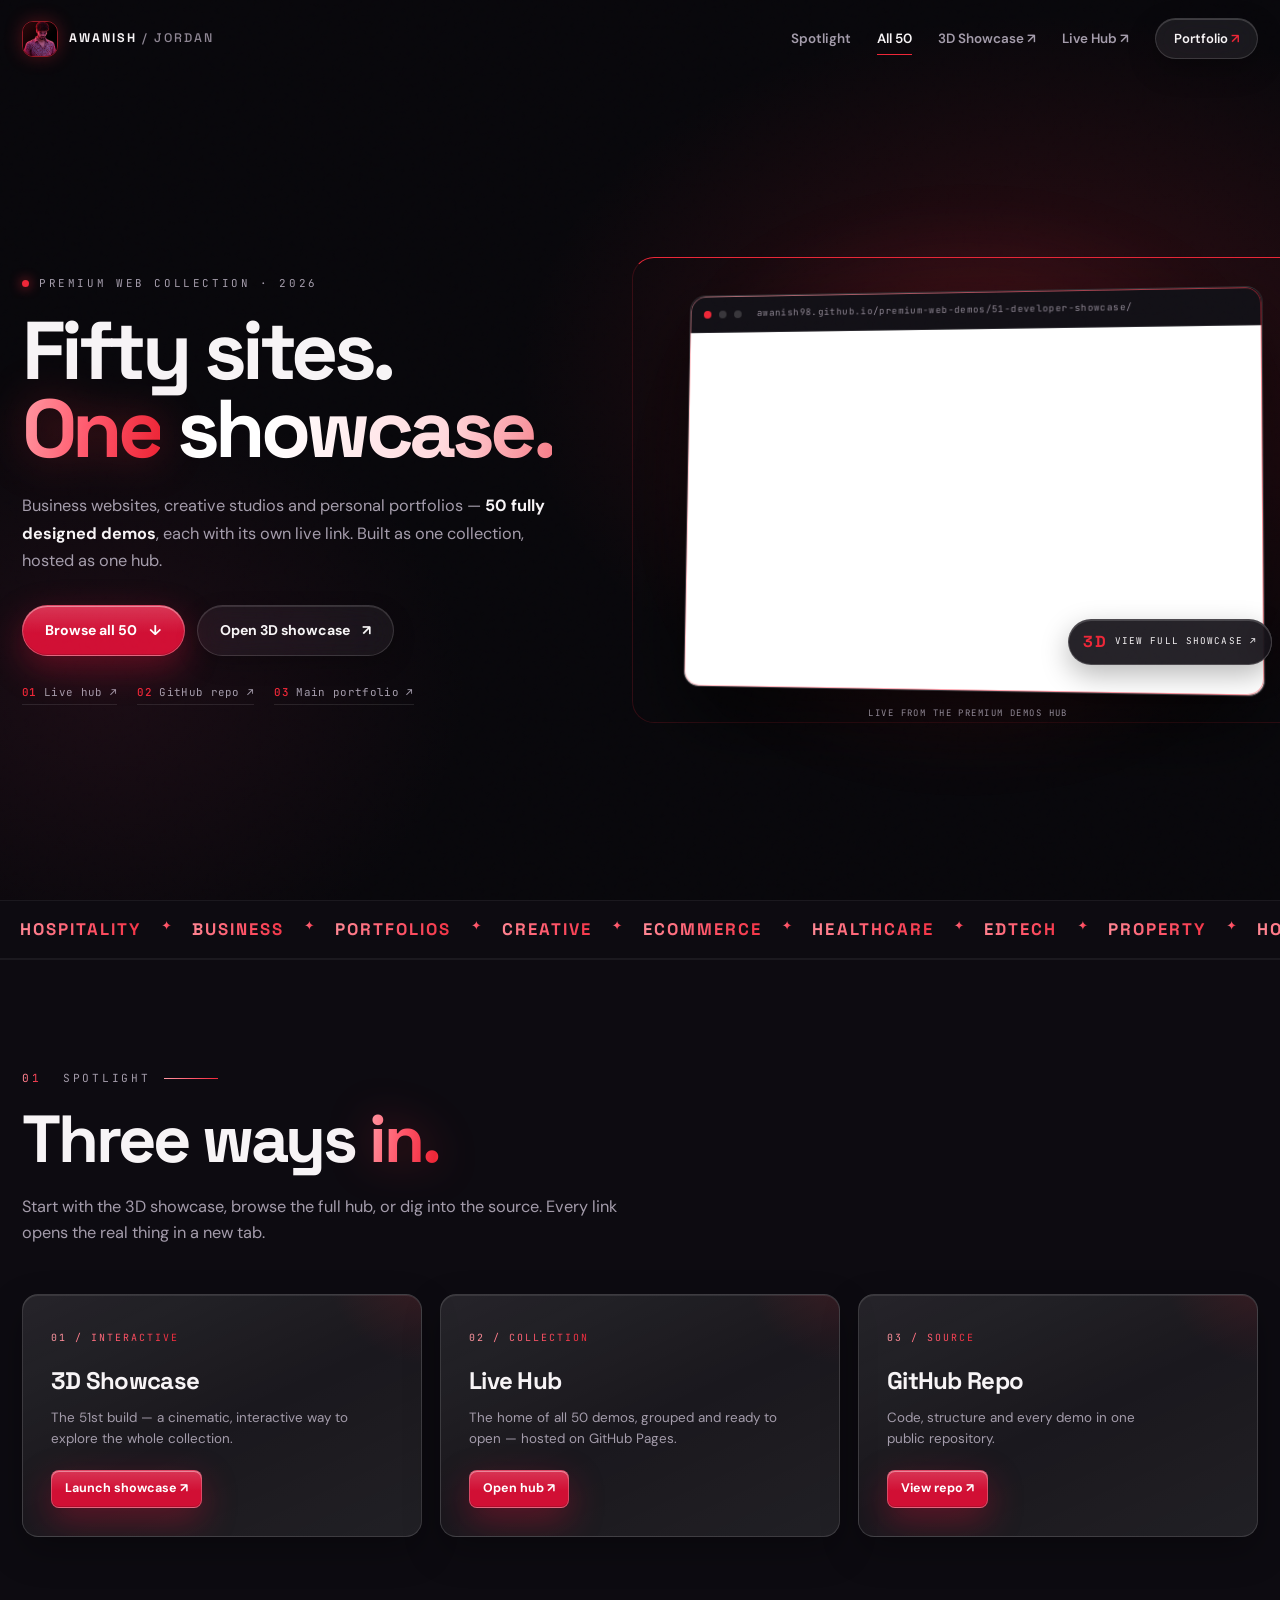
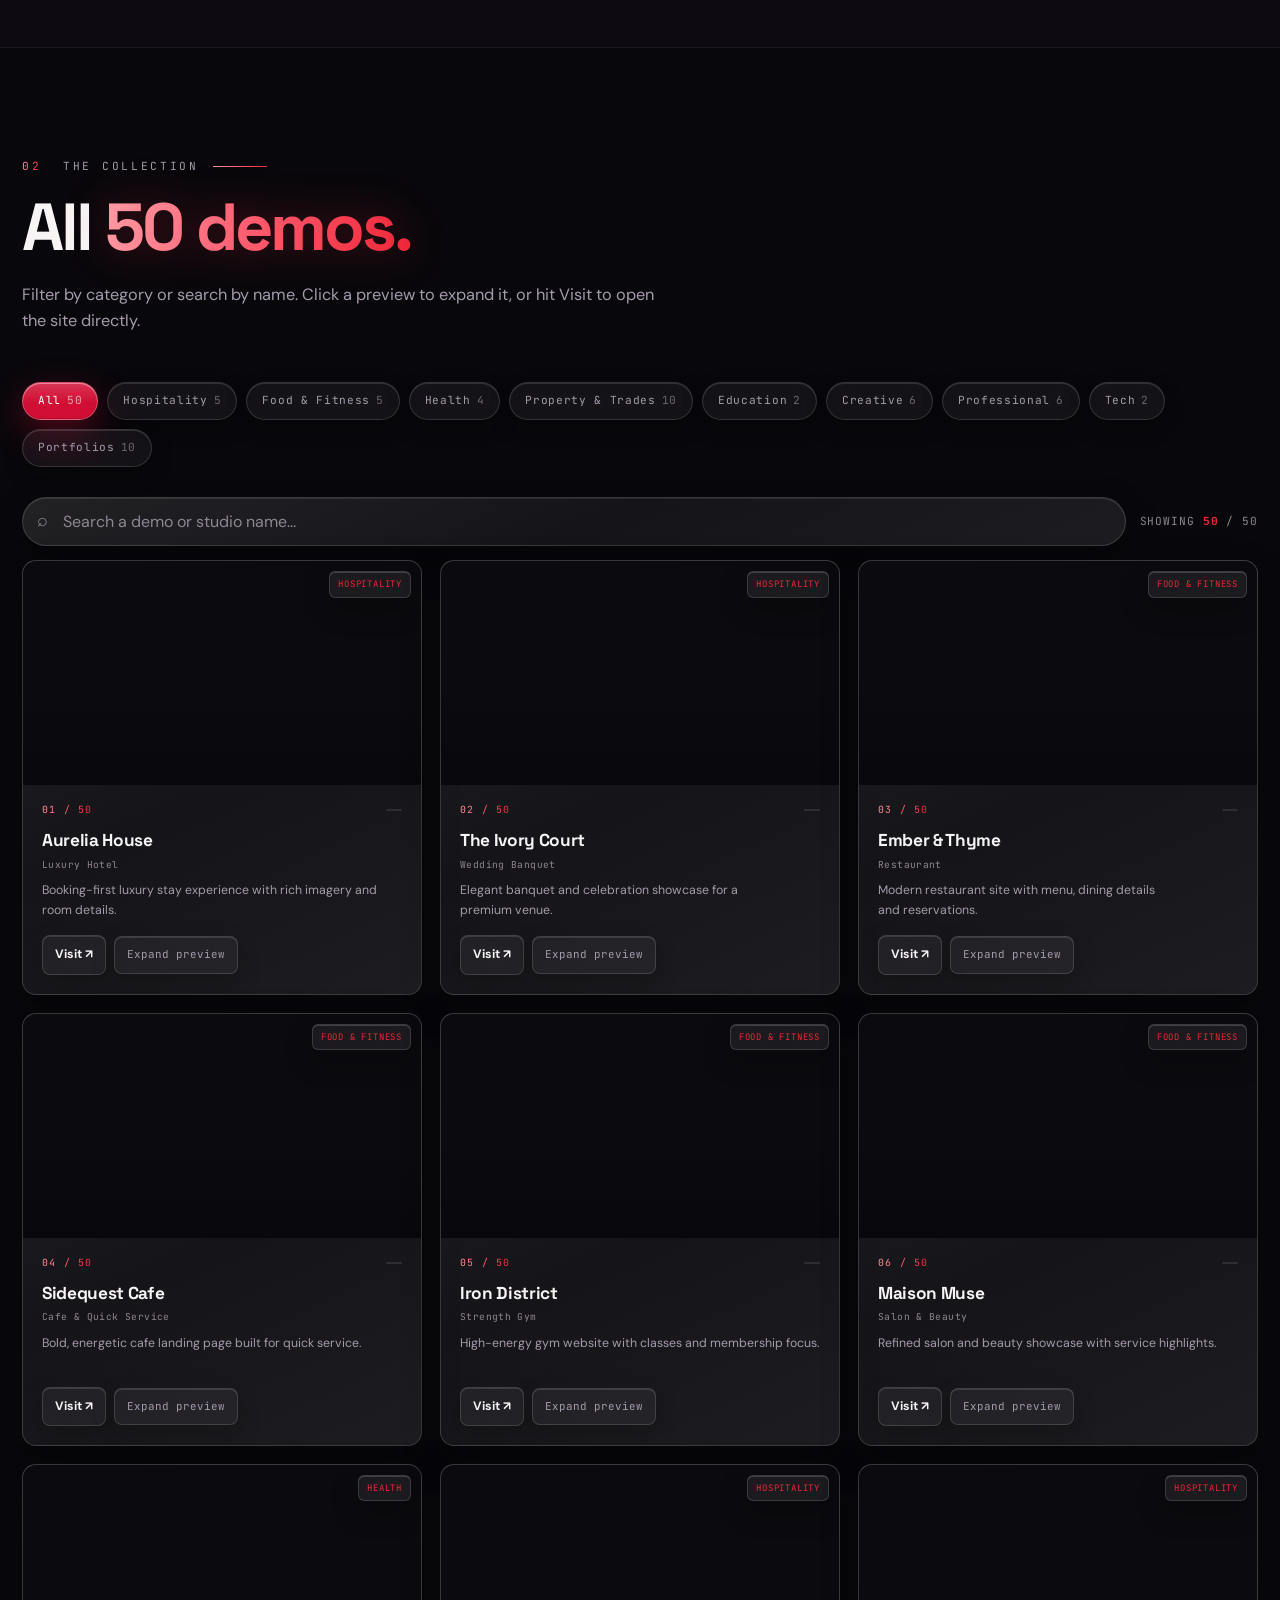
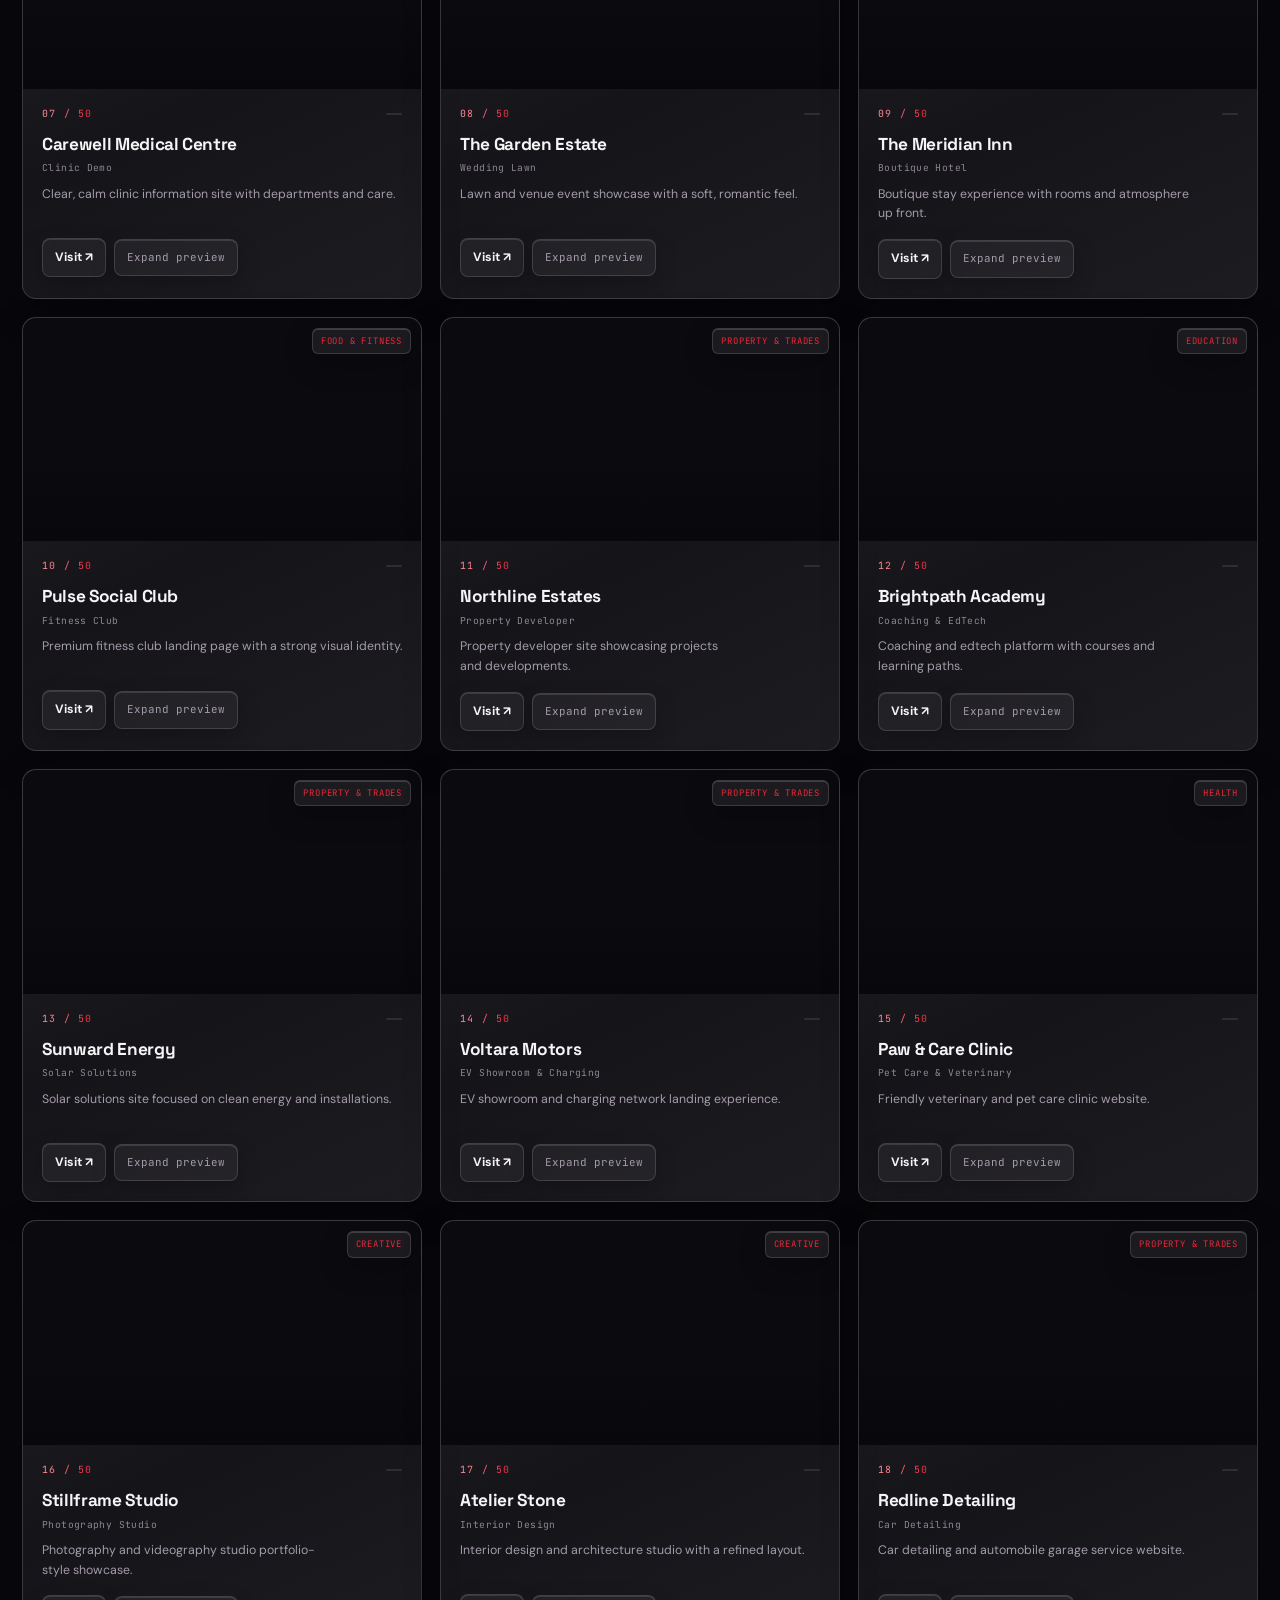
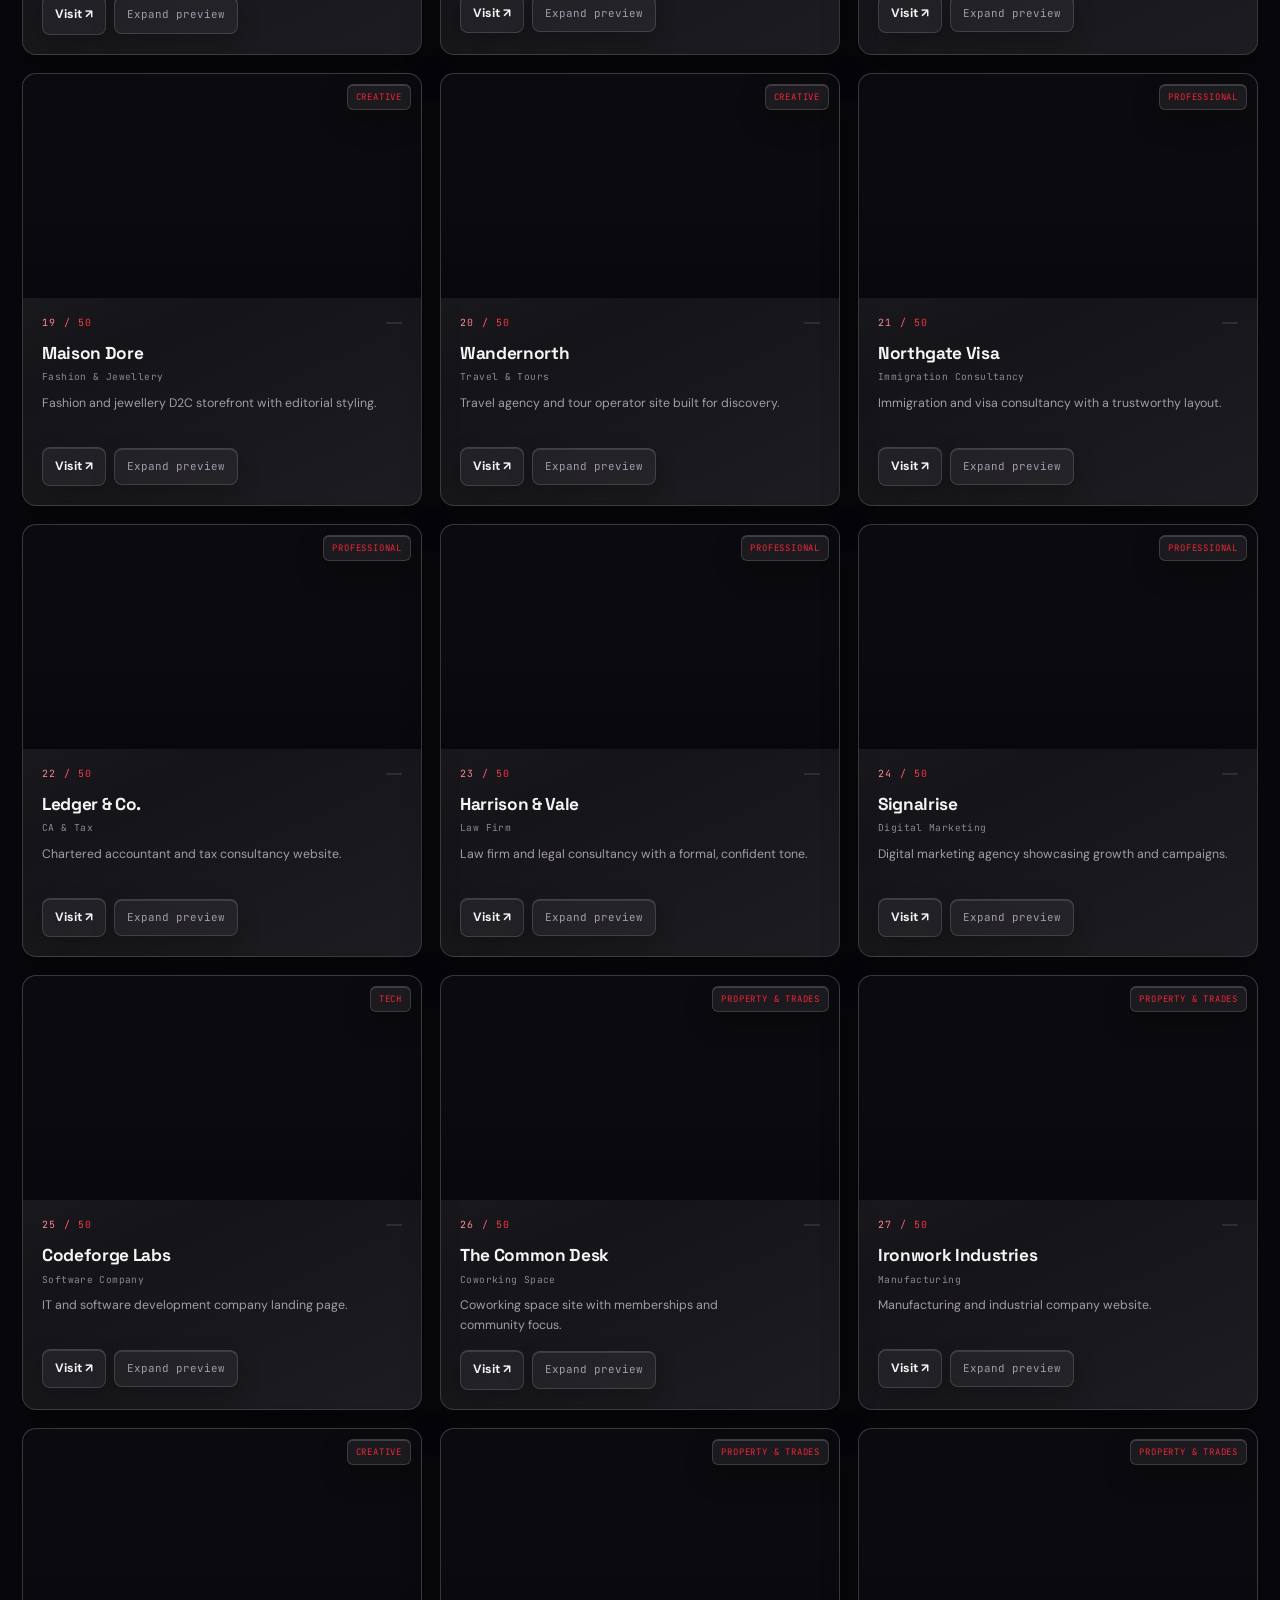
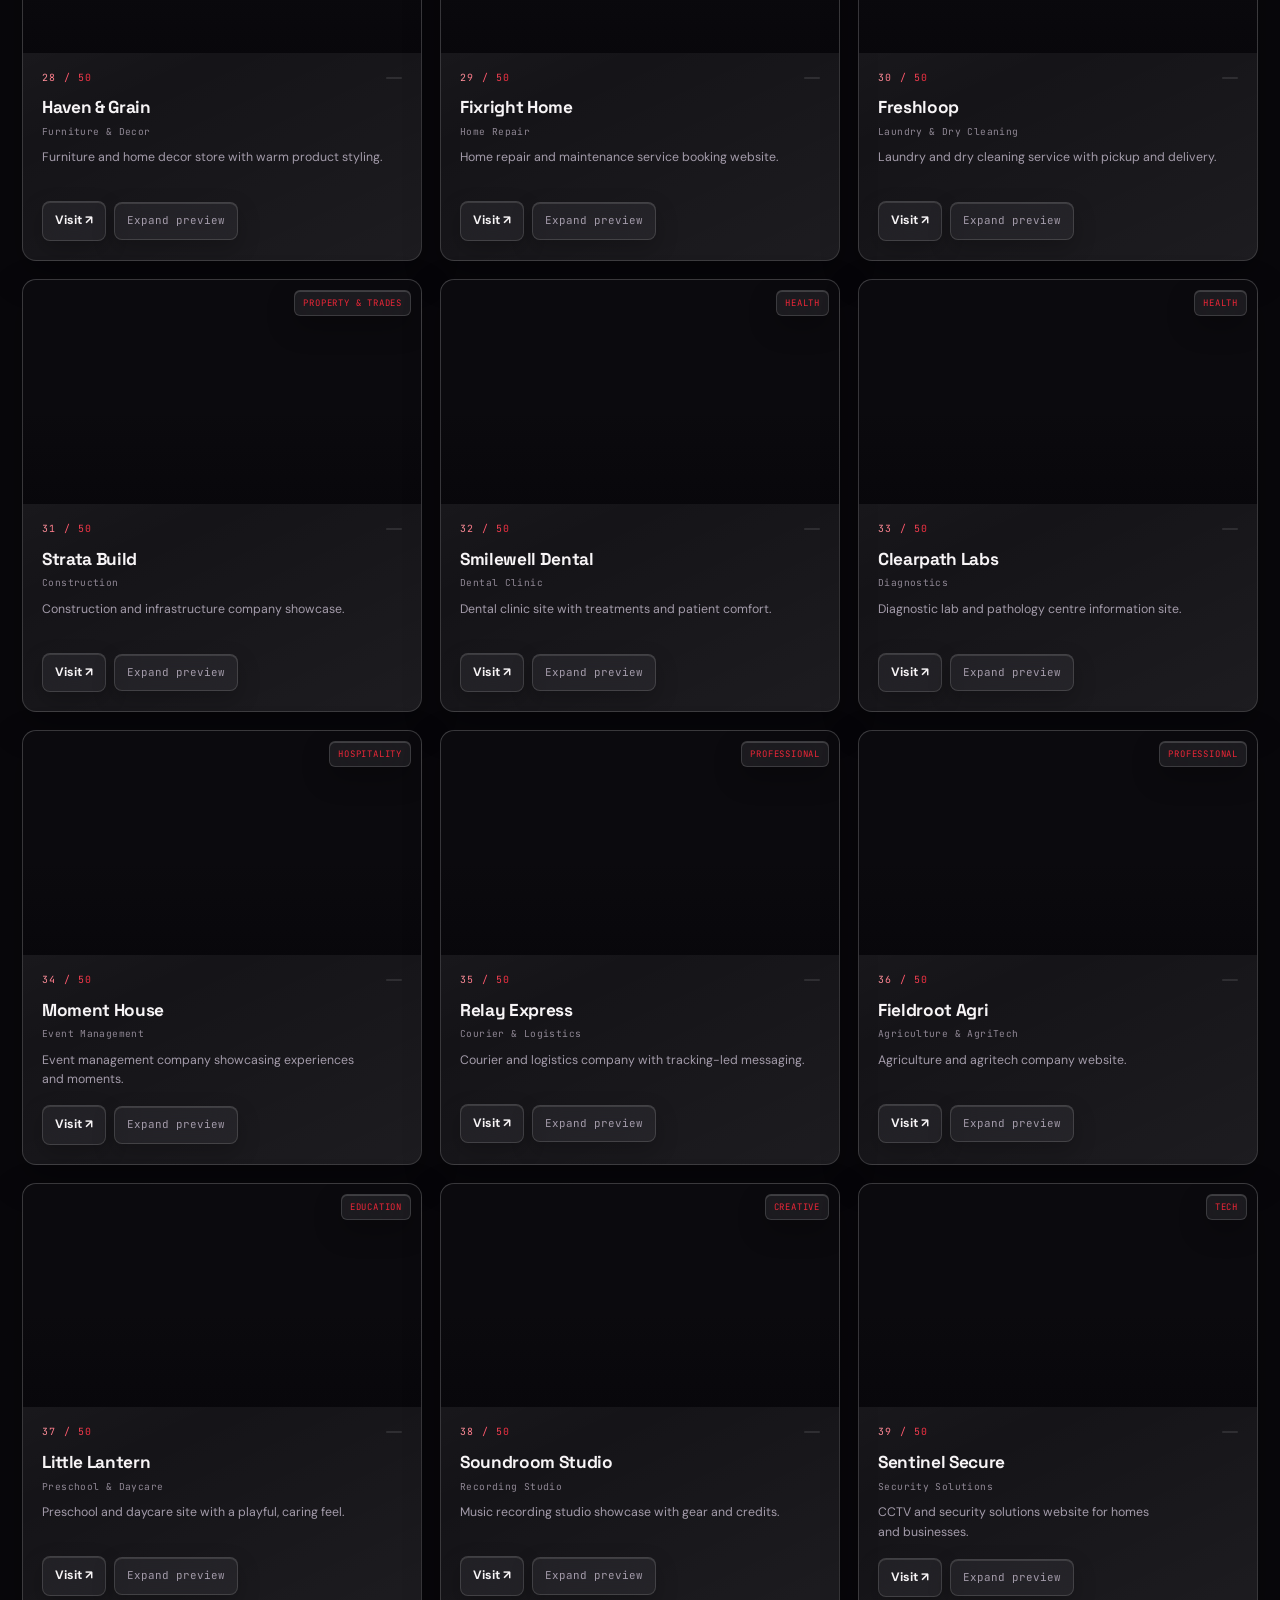
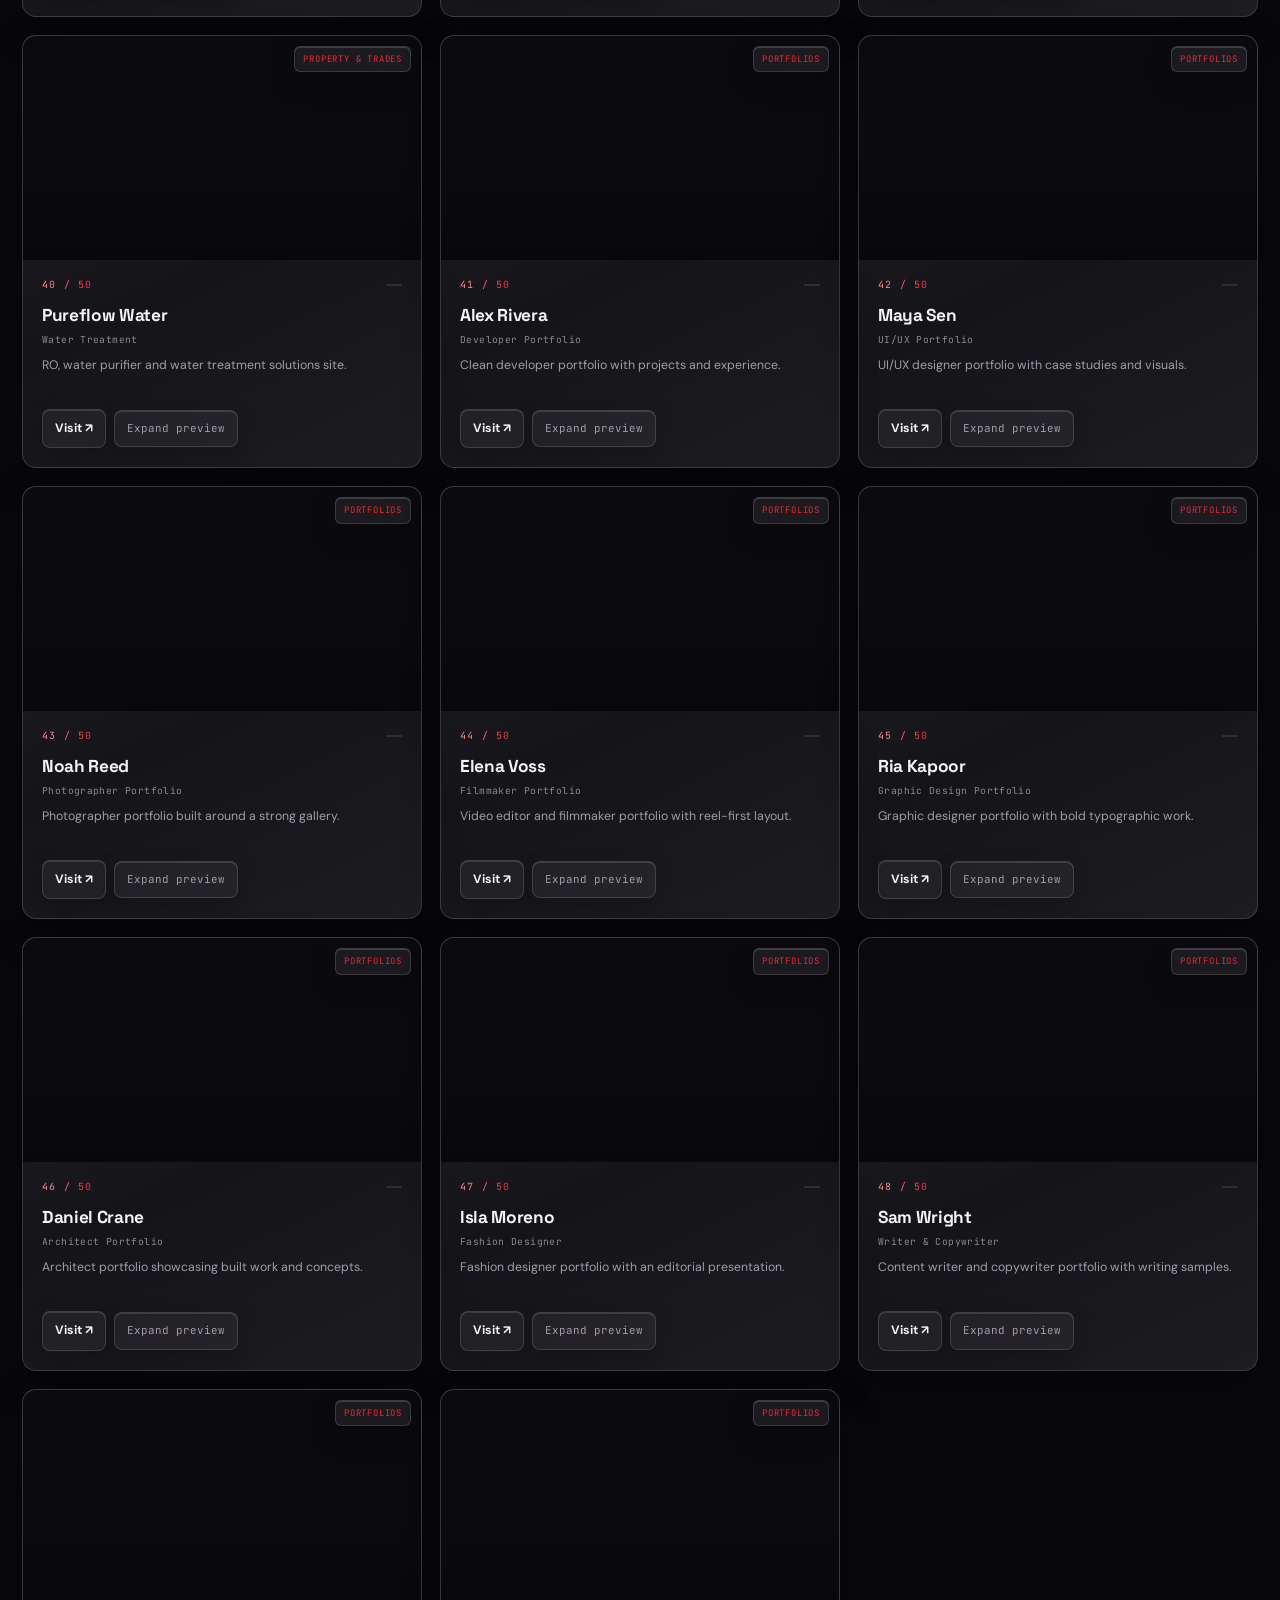
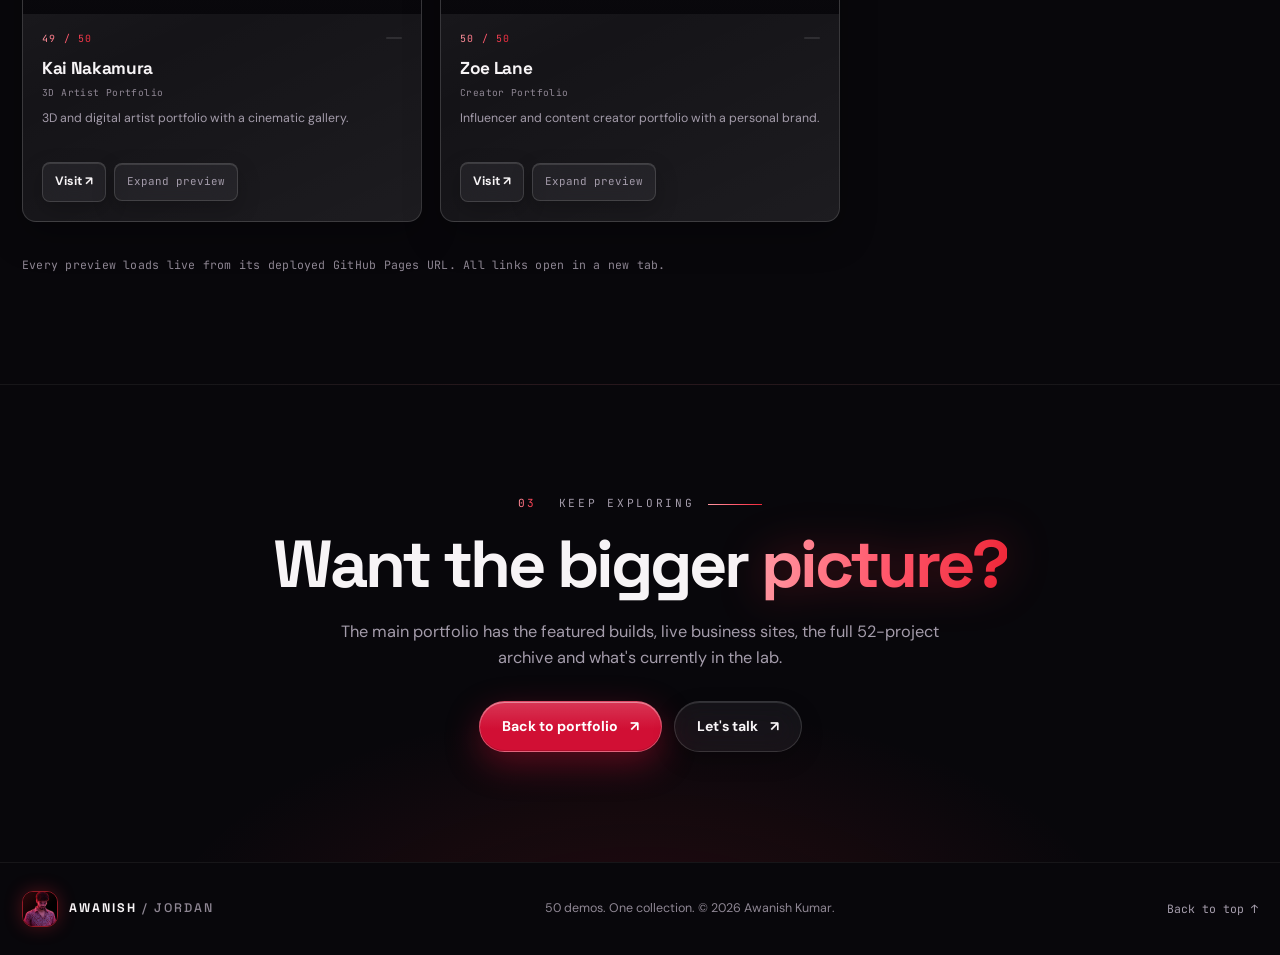
==== commit 3e09b313: "Add dynamic color text and Apple glass layer" ====
--- a/showcase.html
+++ b/showcase.html
@@ -15,6 +15,7 @@
   <link href="https://fonts.googleapis.com/css2?family=DM+Sans:wght@400;500;600;700&family=JetBrains+Mono:wght@400;500;600&family=Space+Grotesk:wght@400;500;600;700&display=swap" rel="stylesheet">
   <link rel="stylesheet" href="styles.css">
   <link rel="stylesheet" href="showcase.css">
+  <link rel="stylesheet" href="glass.css">
   <noscript><style>.reveal{opacity:1;transform:none}.loader{display:none}</style></noscript>
 </head>
 <body>
--- a/styles.css
+++ b/styles.css
@@ -12,7 +12,7 @@
   --line-soft: rgba(255, 255, 255, .06);
   --text: #f7f4f6;
   --muted: #a49cab;
-  --dim: #6e6775;
+  --dim: #8f8794;
   --red: #ee2738;
   --red-2: #d10f34;
   --crimson: #7e2746;
@@ -177,12 +177,23 @@
 .hero-title .line:nth-child(1) > span { animation-delay: .15s; }
 .hero-title .line:nth-child(2) > span { animation-delay: .28s; }
 @keyframes heroUp { to { transform: translateY(0); } }
-.hero-title .outline { color: transparent; -webkit-text-stroke: 1.6px rgba(247, 244, 246, .85); }
+.hero-title .name-first {
+  background: linear-gradient(178deg, #ffffff 4%, #f7f2f5 48%, #ddd5de 100%);
+  -webkit-background-clip: text; background-clip: text;
+  -webkit-text-fill-color: transparent;
+  filter: drop-shadow(0 3px 16px rgba(255, 255, 255, .1));
+}
 .hero-title em {
-  font-family: var(--mono); font-style: normal; font-size: .115em; font-weight: 500;
-  letter-spacing: .08em; color: var(--red); vertical-align: middle; margin-left: 1.2rem;
+  display: inline-flex; align-items: center; gap: .5em;
+  font-family: var(--mono); font-style: normal;
+  font-size: clamp(.7rem, .14em, .92rem); font-weight: 500; line-height: 1;
+  letter-spacing: .12em; color: #ffd7dc; vertical-align: middle; margin-left: 1.2rem;
+  padding: .55em .85em; border: 1px solid rgba(238, 39, 56, .55); border-radius: 999px;
+  background: rgba(238, 39, 56, .09);
+  box-shadow: inset 0 0 0 1px rgba(255, 255, 255, .04), 0 0 18px rgba(238, 39, 56, .12);
   -webkit-text-stroke: 0; text-transform: uppercase;
 }
+.hero-title em b { color: #ff7b88; font-weight: 600; }
 .hero-sub { max-width: 620px; margin: 26px 0 0; font-size: clamp(1rem, 1.5vw, 1.15rem); color: #d3ccd6; }
 .hero-sub strong { color: var(--text); font-weight: 700; }
 .hero-actions { display: flex; flex-wrap: wrap; gap: 14px; margin-top: 34px; }
@@ -194,8 +205,8 @@
 }
 .btn span { transition: transform .3s; }
 .btn:hover span { transform: translate(3px, -3px); }
-.btn-primary { background: var(--red); color: #fff; box-shadow: 0 10px 34px rgba(238, 39, 56, .3); }
-.btn-primary:hover { background: #ff3c4c; box-shadow: 0 12px 42px rgba(238, 39, 56, .48); transform: translateY(-2px); }
+.btn-primary { background: #d10f34; color: #fff; box-shadow: 0 10px 34px rgba(209, 15, 52, .32); }
+.btn-primary:hover { background: #c20d2f; box-shadow: 0 12px 42px rgba(209, 15, 52, .48); transform: translateY(-2px); }
 .btn-ghost { border-color: var(--line); color: var(--text); background: rgba(255, 255, 255, .02); }
 .btn-ghost:hover { border-color: var(--red); background: rgba(238, 39, 56, .08); transform: translateY(-2px); }
 
@@ -294,7 +305,7 @@
 }
 .mini-link:hover { border-color: var(--red); color: var(--red); background: rgba(238, 39, 56, .07); }
 .mini-link.solid { background: var(--red); border-color: var(--red); color: #fff; }
-.mini-link.solid:hover { background: #ff3c4c; color: #fff; }
+.mini-link.solid:hover { background: #d10f34; color: #fff; }
 
 /* ---------- filters + business grid ---------- */
 .filters { display: flex; flex-wrap: wrap; gap: 9px; margin-bottom: 30px; }
@@ -304,7 +315,7 @@
   border: 1px solid var(--line); transition: .25s;
 }
 .filter-btn:hover { color: var(--text); border-color: var(--muted); }
-.filter-btn.active { color: #fff; background: var(--red); border-color: var(--red); }
+.filter-btn.active { color: #fff; background: #d10f34; border-color: #d10f34; }
 .filter-btn span { opacity: .6; margin-left: 6px; }
 
 .business-grid { display: grid; grid-template-columns: repeat(3, 1fr); gap: 18px; }
@@ -336,7 +347,7 @@
   font-size: .76rem; font-weight: 700; padding: 9px 12px; border-radius: 8px;
   border: 1px solid var(--line); transition: .25s; white-space: nowrap;
 }
-.visit-link:hover { background: var(--red); border-color: var(--red); color: #fff; }
+.visit-link:hover { background: #d10f34; border-color: #d10f34; color: #fff; }
 
 /* ---------- archive timeline ---------- */
 .archive-jump { display: flex; flex-wrap: wrap; gap: 8px; margin-bottom: 44px; }
@@ -469,7 +480,7 @@
 .modal-dots i:first-child { background: var(--red); }
 .modal-url { font-family: var(--mono); font-size: .7rem; color: var(--muted); overflow: hidden; text-overflow: ellipsis; white-space: nowrap; }
 .modal-actions { margin-left: auto; display: flex; align-items: center; gap: 14px; }
-.modal-actions a { font-size: .78rem; font-weight: 700; color: var(--red); white-space: nowrap; }
+.modal-actions a { font-size: .78rem; font-weight: 700; color: #ff6b7a; white-space: nowrap; }
 .modal-actions button { background: none; border: 0; color: var(--muted); font-size: 1rem; padding: 4px; }
 .modal-actions button:hover { color: var(--text); }
 .modal-box iframe { width: 100%; height: calc(100% - 52px); border: 0; background: #fff; }
@@ -503,7 +514,7 @@
   .nav-toggle.open span:nth-child(3) { transform: translateY(-7px) rotate(-45deg); }
   .hero { padding-top: 130px; }
   .hero-title { font-size: clamp(3rem, 16vw, 6rem); }
-  .hero-title em { display: block; margin: 12px 0 0; }
+  .hero-title em { display: inline-flex; margin: 12px 0 0; }
   .hero-stats { grid-template-columns: 1fr 1fr; gap: 22px 12px; margin-top: 48px; }
   .stat { flex-direction: column; gap: 4px; }
   .scroll-cue { display: none; }
@@ -549,11 +560,13 @@
 .hero-title { font-size: clamp(3.6rem, 8.4vw, 9.2rem); }
 .hero-title .line > span { will-change: transform; }
 .hero-title .outline {
-  background: linear-gradient(100deg, #fff 8%, #ffd9dd 28%, var(--red) 50%, #ffd9dd 72%, #fff 92%);
-  background-size: 260% 100%; -webkit-background-clip: text; background-clip: text;
+  background: linear-gradient(100deg, #ff9aa4 0%, #ff566a 24%, #ee2738 50%, #ff566a 76%, #ff9aa4 100%);
+  background-size: 190% 100%; -webkit-background-clip: text; background-clip: text;
   -webkit-text-fill-color: transparent; -webkit-text-stroke: 0;
-  animation: shimmer 8s linear infinite;
-}
+  filter: drop-shadow(0 0 24px rgba(238, 39, 56, .38));
+  animation: nameSweep 9s ease-in-out infinite alternate;
+}
+@keyframes nameSweep { from { background-position: 0% 50%; } to { background-position: 100% 50%; } }
 @keyframes shimmer { to { background-position: -260% 0; } }
 .hero-sub { position: relative; max-width: 560px; }
 
@@ -762,4 +775,43 @@
 .promo-foot { margin: 6px 0 0; font-family: var(--mono); font-size: .6rem; color: var(--dim); letter-spacing: .02em; }
 @media (max-width: 900px) { .promo-grid { grid-template-columns: 1fr; } }
 
-
+/* ============================================================
+   UI POLISH — focus, wrapping, numerals, touch, scroll containment
+   ============================================================ */
+
+/* Always-visible keyboard focus, including inputs that reset outline. */
+body :is(a, button, input, textarea, select, [role="button"], [tabindex]):focus-visible {
+  outline: 2px solid #ff6b7a;
+  outline-offset: 3px;
+}
+
+/* No orphan words in headings, cleaner line breaks in copy. */
+.section-title, .contact-title, .hero-title, .sh-title,
+.spot h3, .bcard-body h3, .demo-body h3, .promo-feature-body h3 { text-wrap: balance; }
+.hero-sub, .section-desc, .section-footnote, .fcard p, .bcard p,
+.demo-body p, .promo-feature-body p, .spot p { text-wrap: pretty; }
+
+/* Counters and stats stay aligned while numbers change. */
+.stat strong, .sh-count, .demo-num, .bcard-body h3 span,
+.promo-link-n, .tl-count, .proj-num { font-variant-numeric: tabular-nums; }
+
+/* Hover states must not stick after a tap on touch devices. */
+@media (hover: none) {
+  .btn:hover, .btn-primary:hover, .btn-ghost:hover, .fcard:hover,
+  .bcard:hover, .proj-card:hover, .lab-card:hover, .filter-btn:hover,
+  .promo-feature:hover, .promo-link:hover, .demo-card:hover, .spot:hover,
+  .sh-window:hover { transform: none; }
+}
+
+/* Scrolling an expanded preview must not move the page behind it. */
+.modal, .modal-box { overscroll-behavior: contain; }
+
+/* iOS zooms any input below 16px — keep every field at 16px on small screens. */
+@media (max-width: 760px) {
+  .contact-form input, .contact-form textarea, .sh-search input { font-size: 16px; }
+}
+
+/* External-link marker without an inline style in the markup. */
+.nav-ext { color: var(--red); }
+
+
--- a/glass.css
+++ b/glass.css
@@ -0,0 +1,253 @@
+/* ============================================================
+   DYNAMIC TEXT + APPLE GLASS LAYER
+   Loaded after styles.css / showcase.css.
+   Background and layout stay untouched — only type and surfaces.
+   ============================================================ */
+
+:root {
+  --flow: linear-gradient(100deg,
+    #ff9aa4 0%, #ff566a 18%, #ee2738 34%,
+    #ff8a5b 50%, #ffc46b 64%, #ff7a9c 82%, #ff9aa4 100%);
+  --glass-line: rgba(255, 255, 255, .14);
+  --glass-hi: rgba(255, 255, 255, .16);
+}
+
+@keyframes flowShift {
+  from { background-position: 0% 50%; }
+  to   { background-position: 100% 50%; }
+}
+@keyframes glassSheen {
+  0%, 60%   { transform: translateX(-180%) skewX(-18deg); }
+  84%, 100% { transform: translateX(340%) skewX(-18deg); }
+}
+@keyframes glassGlow {
+  0%, 100% { box-shadow: inset 0 1px 0 var(--glass-hi), 0 0 14px rgba(238, 39, 56, .18); }
+  50%      { box-shadow: inset 0 1px 0 var(--glass-hi), 0 0 28px rgba(238, 39, 56, .42); }
+}
+
+/* ============================================================
+   1. DYNAMIC COLOR TEXT — one flowing palette across the site
+   ============================================================ */
+.flow-text,
+.hero-title .outline,
+.section-title em,
+.contact-title em,
+.sh-title em,
+.loader-mark span,
+.hero-title em b,
+.eyebrow b,
+.section-kicker span,
+.fcard-num,
+.tl-date,
+.skill-group h4,
+.promo-tag,
+.spot-n,
+.demo-num,
+.stat strong {
+  background-image: var(--flow);
+  background-size: 300% 100%;
+  -webkit-background-clip: text;
+  background-clip: text;
+  -webkit-text-fill-color: transparent;
+  animation: flowShift 11s linear infinite;
+}
+
+/* Big display text gets a soft colored bloom. */
+.hero-title .outline,
+.section-title em,
+.contact-title em,
+.sh-title em {
+  filter: drop-shadow(0 0 22px rgba(238, 39, 56, .32));
+}
+
+/* Keep the slide-up reveal and let the color flow at the same time. */
+.hero-title .line > span.outline {
+  animation: heroUp 1.05s cubic-bezier(.16, 1, .3, 1) .28s forwards,
+             flowShift 11s linear infinite;
+}
+
+/* Ticker + kicker rule + progress bar flow with the same palette. */
+.ticker-track span, .ticker-track i {
+  background-image: var(--flow);
+  background-size: 300% 100%;
+  -webkit-background-clip: text;
+  background-clip: text;
+  -webkit-text-fill-color: transparent;
+}
+.section-kicker::after,
+.scroll-progress span,
+.stat::before {
+  background-image: var(--flow);
+  background-size: 300% 100%;
+  animation: flowShift 9s linear infinite;
+}
+
+/* Hover: card titles and links bloom into motion. */
+@media (hover: hover) and (pointer: fine) {
+  .fcard:hover h3,
+  .proj-card:hover h4,
+  .lab-card:hover h3,
+  .spot:hover h3,
+  .nav-link:hover,
+  .mini-link:not(.solid):hover,
+  .visit-link:hover,
+  .hero-socials a:hover,
+  .contact-direct a:hover,
+  .back-top:hover,
+  .proj-link:hover,
+  .sh-micro a:hover,
+  .demo-expand:hover,
+  .promo-link:hover strong {
+    background-image: var(--flow);
+    background-size: 300% 100%;
+    -webkit-background-clip: text;
+    background-clip: text;
+    -webkit-text-fill-color: transparent;
+    animation: flowShift 7s linear infinite;
+  }
+}
+
+/* ============================================================
+   2. APPLE GLASS — real blur only on small, high-impact surfaces
+   ============================================================ */
+.nav.scrolled,
+.nav-cta,
+.hero-title em,
+.float-badge,
+.preview-tag,
+.expand-hint,
+.status-pill,
+.tl-count,
+.promo-live,
+.sh-window-bar,
+.sh-window-badge,
+.modal-bar,
+.demo-cat,
+.bcard-cat {
+  -webkit-backdrop-filter: blur(18px) saturate(170%);
+  backdrop-filter: blur(18px) saturate(170%);
+  box-shadow: inset 0 1px 0 var(--glass-hi), 0 10px 28px rgba(0, 0, 0, .28);
+}
+
+.nav.scrolled {
+  background: rgba(10, 8, 13, .74);
+  border-color: var(--glass-line);
+  box-shadow: inset 0 1px 0 rgba(255, 255, 255, .08), 0 14px 40px rgba(0, 0, 0, .38);
+}
+.nav-cta,
+.hero-title em,
+.preview-tag,
+.expand-hint,
+.float-badge,
+.tl-count,
+.promo-live,
+.demo-cat,
+.bcard-cat {
+  background: rgba(255, 255, 255, .07);
+  border-color: var(--glass-line);
+}
+.modal-bar {
+  background: linear-gradient(180deg, rgba(255, 255, 255, .06), rgba(255, 255, 255, .01)), #121016;
+  border-color: var(--glass-line);
+}
+
+/* The aka JORDAN pill keeps its own breathing glow. */
+.hero-title em { animation: glassGlow 5s ease-in-out infinite; }
+
+/* Glass buttons: frosted outlines + glossy filled ones. */
+.btn, .mini-link, .visit-link, .filter-btn, .archive-jump a, .demo-expand {
+  border-color: var(--glass-line);
+  box-shadow: inset 0 1px 0 rgba(255, 255, 255, .12), 0 8px 22px rgba(0, 0, 0, .22);
+}
+.btn-ghost, .mini-link:not(.solid), .visit-link,
+.filter-btn:not(.active), .archive-jump a, .demo-expand {
+  background: rgba(255, 255, 255, .05);
+  -webkit-backdrop-filter: blur(14px) saturate(150%);
+  backdrop-filter: blur(14px) saturate(150%);
+}
+.btn-primary, .mini-link.solid, .filter-btn.active {
+  background-image: linear-gradient(180deg, rgba(255, 255, 255, .16), rgba(255, 255, 255, 0) 55%);
+  background-color: #d10f34;
+  border-color: rgba(255, 255, 255, .24);
+  box-shadow: inset 0 1px 0 rgba(255, 255, 255, .4), inset 0 -1px 0 rgba(0, 0, 0, .16), 0 12px 34px rgba(209, 15, 52, .38);
+}
+.btn-primary:hover, .mini-link.solid:hover, .filter-btn.active:hover {
+  background-color: #c20d2f;
+  box-shadow: inset 0 1px 0 rgba(255, 255, 255, .45), 0 16px 42px rgba(209, 15, 52, .5);
+}
+
+/* Card glass: layered translucency + top specular edge. No per-card blur. */
+.fcard, .bcard, .proj-card, .lab-card, .panel, .about-panel,
+.promo-feature, .promo-link, .spot, .demo-card,
+.contact-form input, .contact-form textarea, .sh-search input {
+  background-image: linear-gradient(155deg,
+    rgba(255, 255, 255, .075),
+    rgba(255, 255, 255, .018) 52%,
+    rgba(255, 255, 255, .05));
+  border-color: var(--glass-line);
+  box-shadow: inset 0 1px 0 rgba(255, 255, 255, .09), 0 14px 36px rgba(0, 0, 0, .28);
+}
+
+/* Animated 1px gradient edge on the three hero-level cards. */
+.fcard, .promo-feature, .sh-window-inner { position: relative; }
+.fcard::after, .promo-feature::after, .sh-window-inner::after {
+  content: ''; position: absolute; inset: 0; z-index: 2;
+  border-radius: inherit; padding: 1px; pointer-events: none;
+  background-image: var(--flow);
+  background-size: 300% 100%;
+  -webkit-mask: linear-gradient(#000 0 0) content-box, linear-gradient(#000 0 0);
+  -webkit-mask-composite: xor;
+  mask: linear-gradient(#000 0 0) content-box, linear-gradient(#000 0 0);
+  mask-composite: exclude;
+  opacity: .55;
+  animation: flowShift 14s linear infinite;
+}
+
+/* Moving specular highlight on the glossy, high-touch elements. */
+.btn-primary, .nav-cta, .hero-title em, .promo-live, .badge-top {
+  position: relative; overflow: hidden;
+}
+.btn-primary::before, .nav-cta::before, .hero-title em::before,
+.promo-live::before, .badge-top::before {
+  content: ''; position: absolute; top: 0; bottom: 0; left: 0; width: 42%;
+  pointer-events: none;
+  background: linear-gradient(100deg, transparent, rgba(255, 255, 255, .26), transparent);
+  transform: translateX(-180%) skewX(-18deg);
+  animation: glassSheen 7s ease-in-out infinite;
+}
+.badge-top::before { animation-delay: -1.8s; }
+.nav-cta::before { animation-delay: -3.4s; }
+
+/* Glass portrait edge. */
+.portrait-frame {
+  border-color: var(--glass-line);
+  box-shadow: 0 30px 80px rgba(0, 0, 0, .65),
+              inset 0 1px 0 rgba(255, 255, 255, .16),
+              0 0 0 1px rgba(238, 39, 56, .12);
+}
+
+/* ============================================================
+   3. RESPONSIVE + REDUCED MOTION
+   ============================================================ */
+@media (max-width: 760px) {
+  .nav-links {
+    background: rgba(10, 8, 13, .9);
+    border-color: var(--glass-line);
+    -webkit-backdrop-filter: blur(24px) saturate(160%);
+    backdrop-filter: blur(24px) saturate(160%);
+  }
+  .hero-title em { animation-duration: 7s; }
+}
+
+@media (prefers-reduced-motion: reduce) {
+  .flow-text, .hero-title .outline, .section-title em, .contact-title em,
+  .sh-title em, .loader-mark span, .hero-title em b, .eyebrow b,
+  .section-kicker span, .fcard-num, .tl-date, .skill-group h4,
+  .promo-tag, .spot-n, .demo-num, .stat strong,
+  .section-kicker::after, .scroll-progress span, .stat::before,
+  .fcard::after, .promo-feature::after, .sh-window-inner::after,
+  .hero-title em, .btn-primary::before, .nav-cta::before,
+  .hero-title em::before, .promo-live::before, .badge-top::before {
+    animation: none !important;
+  }
+}
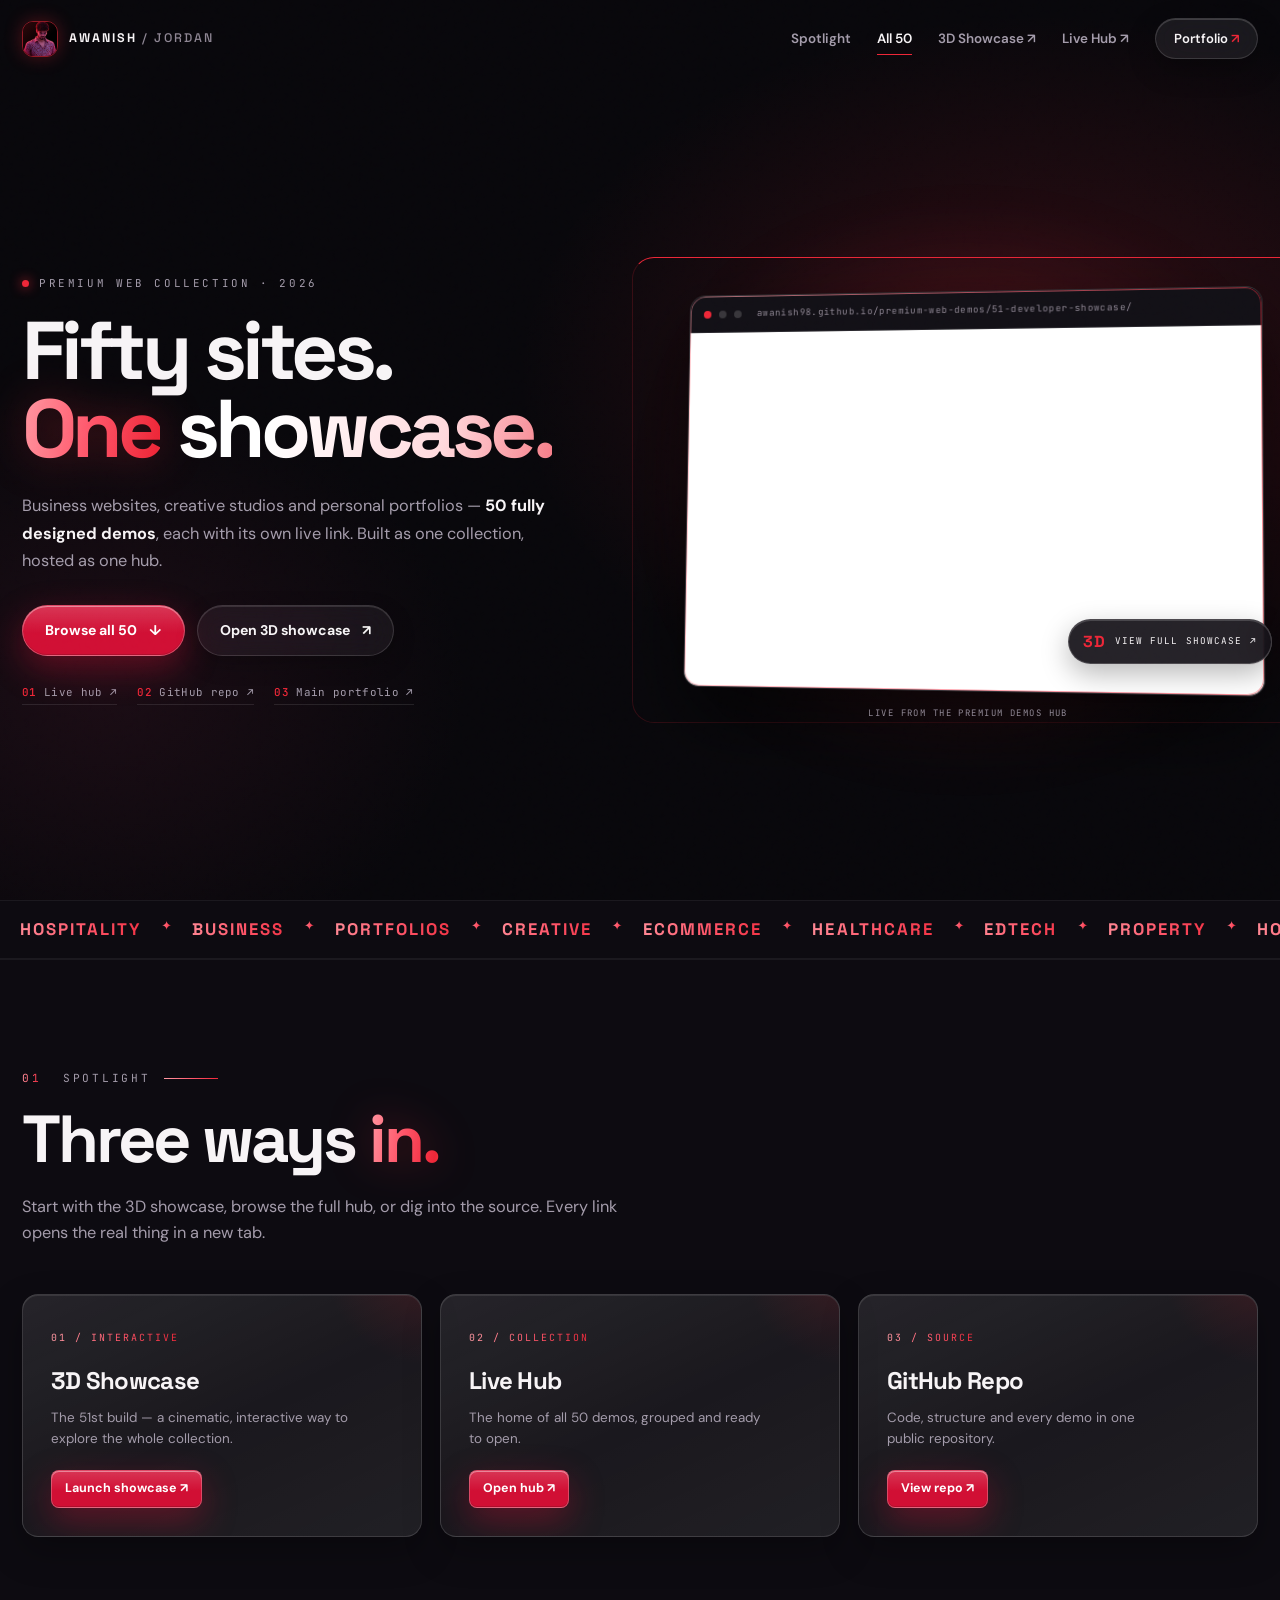
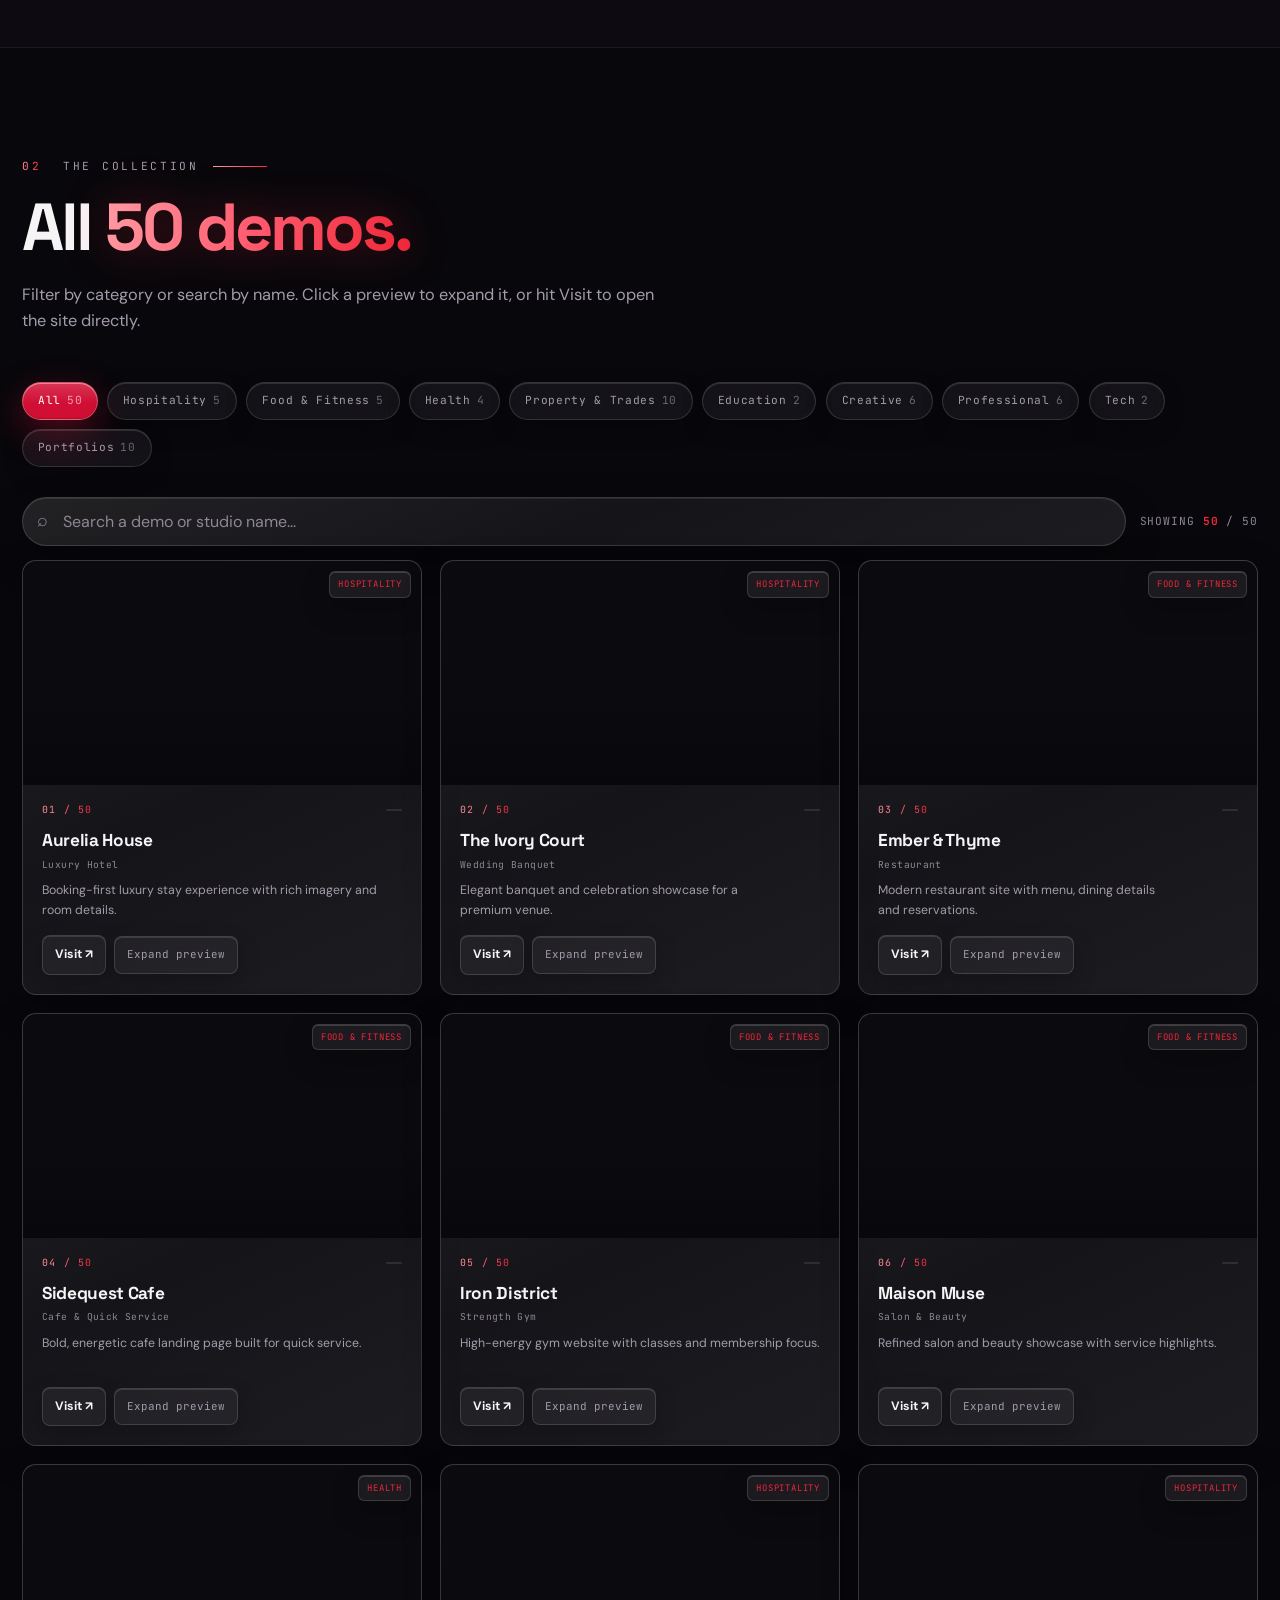
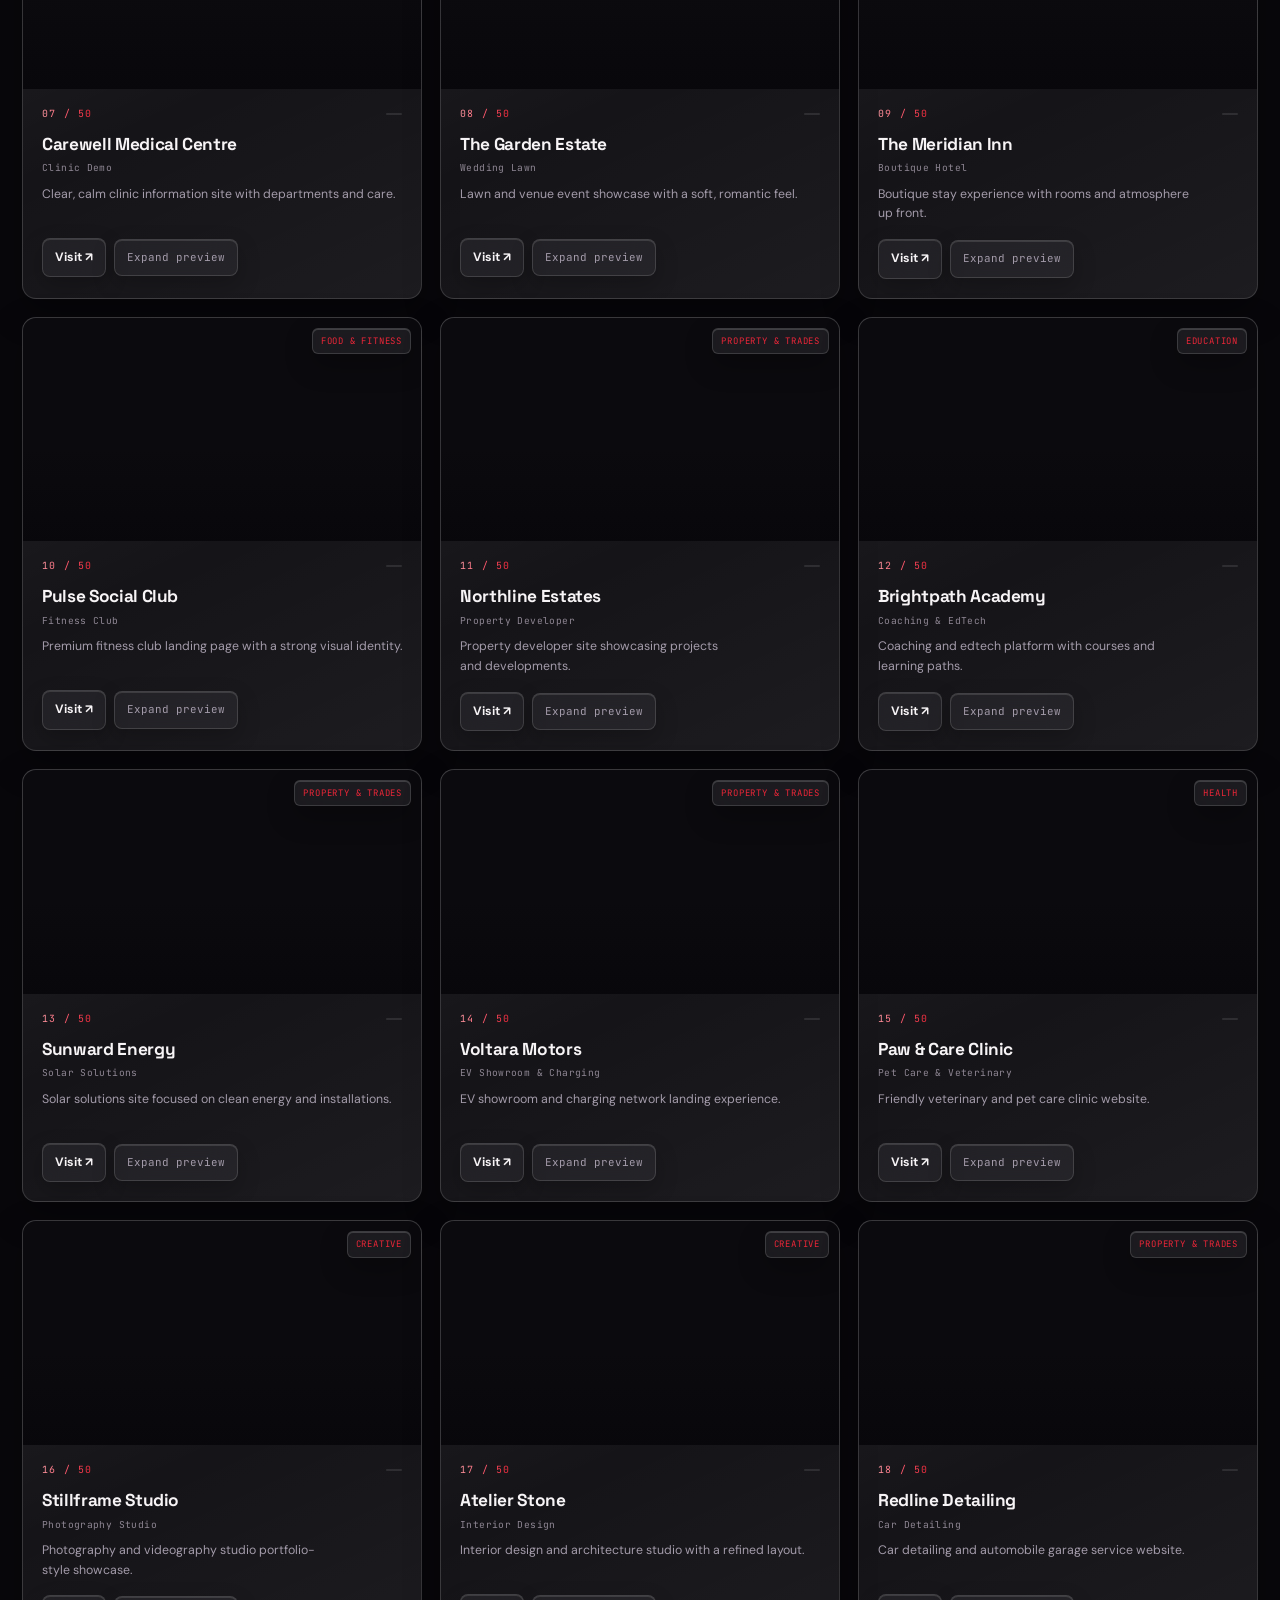
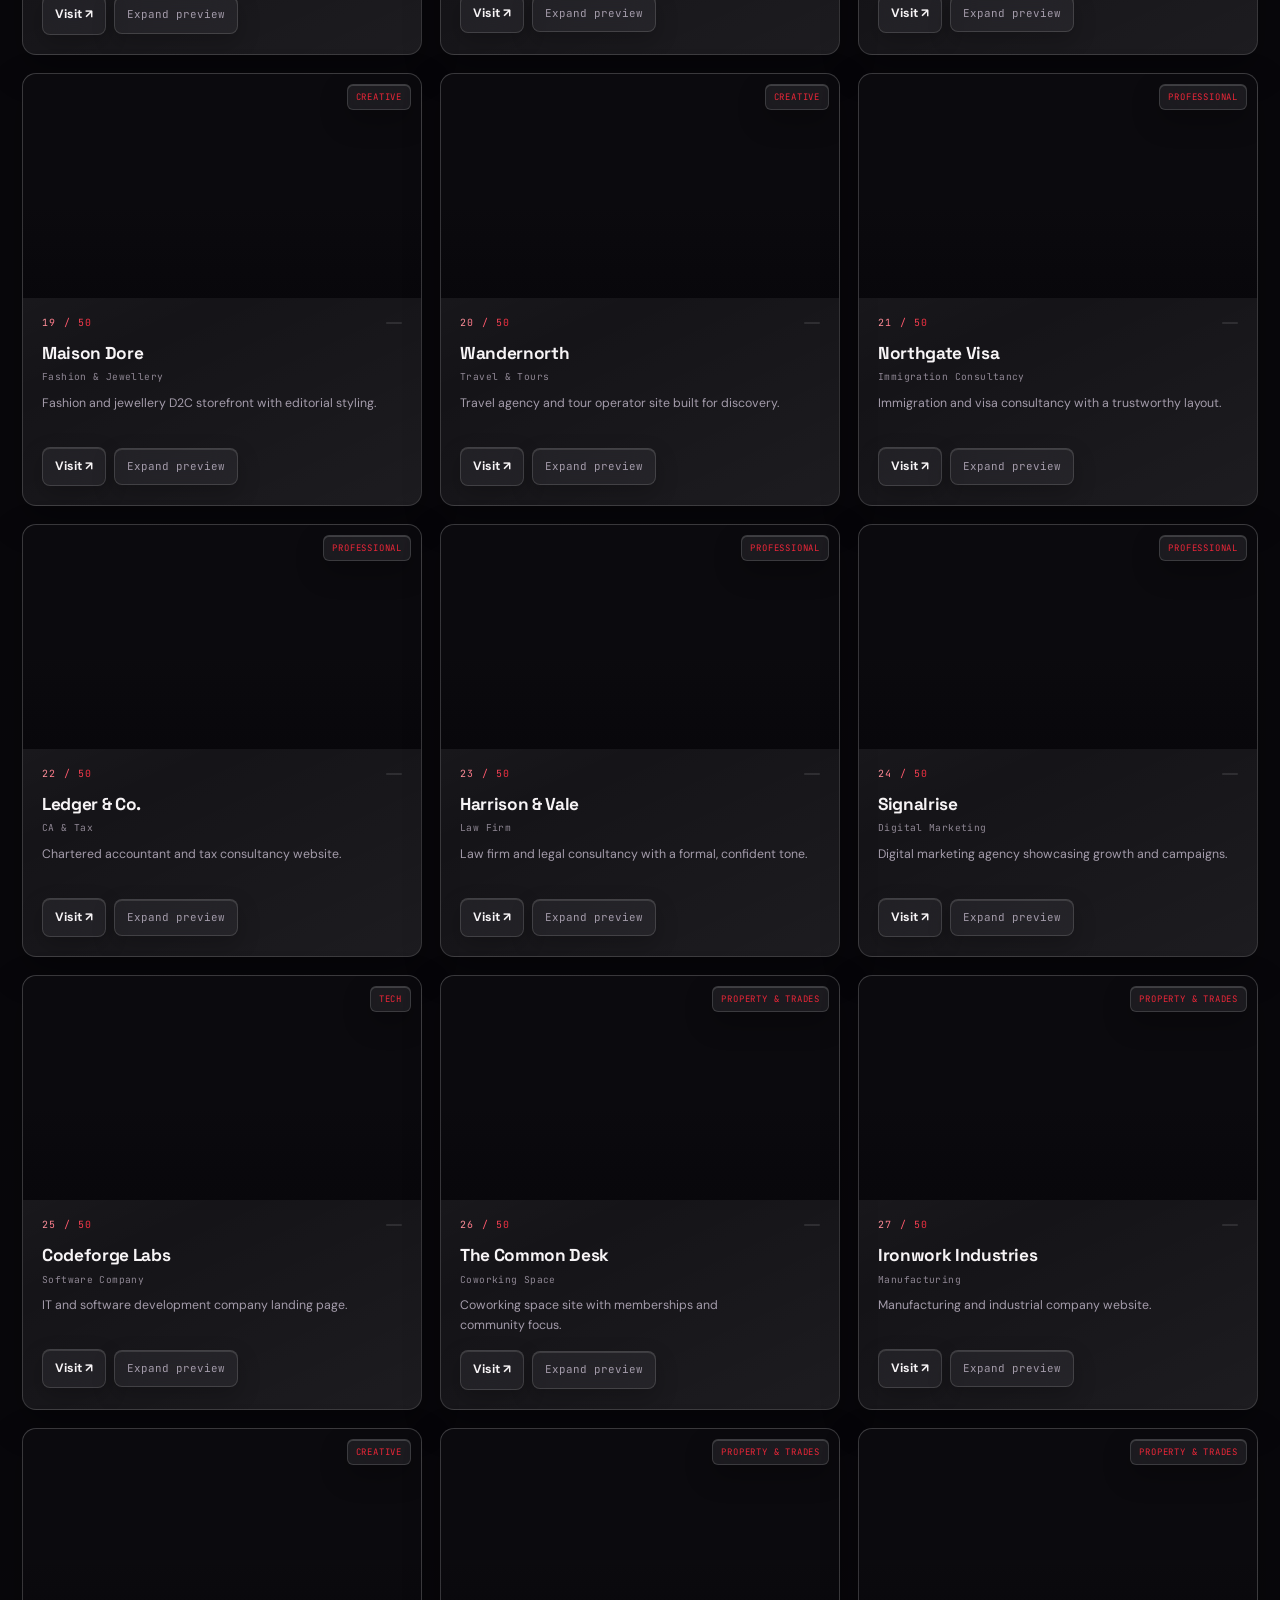
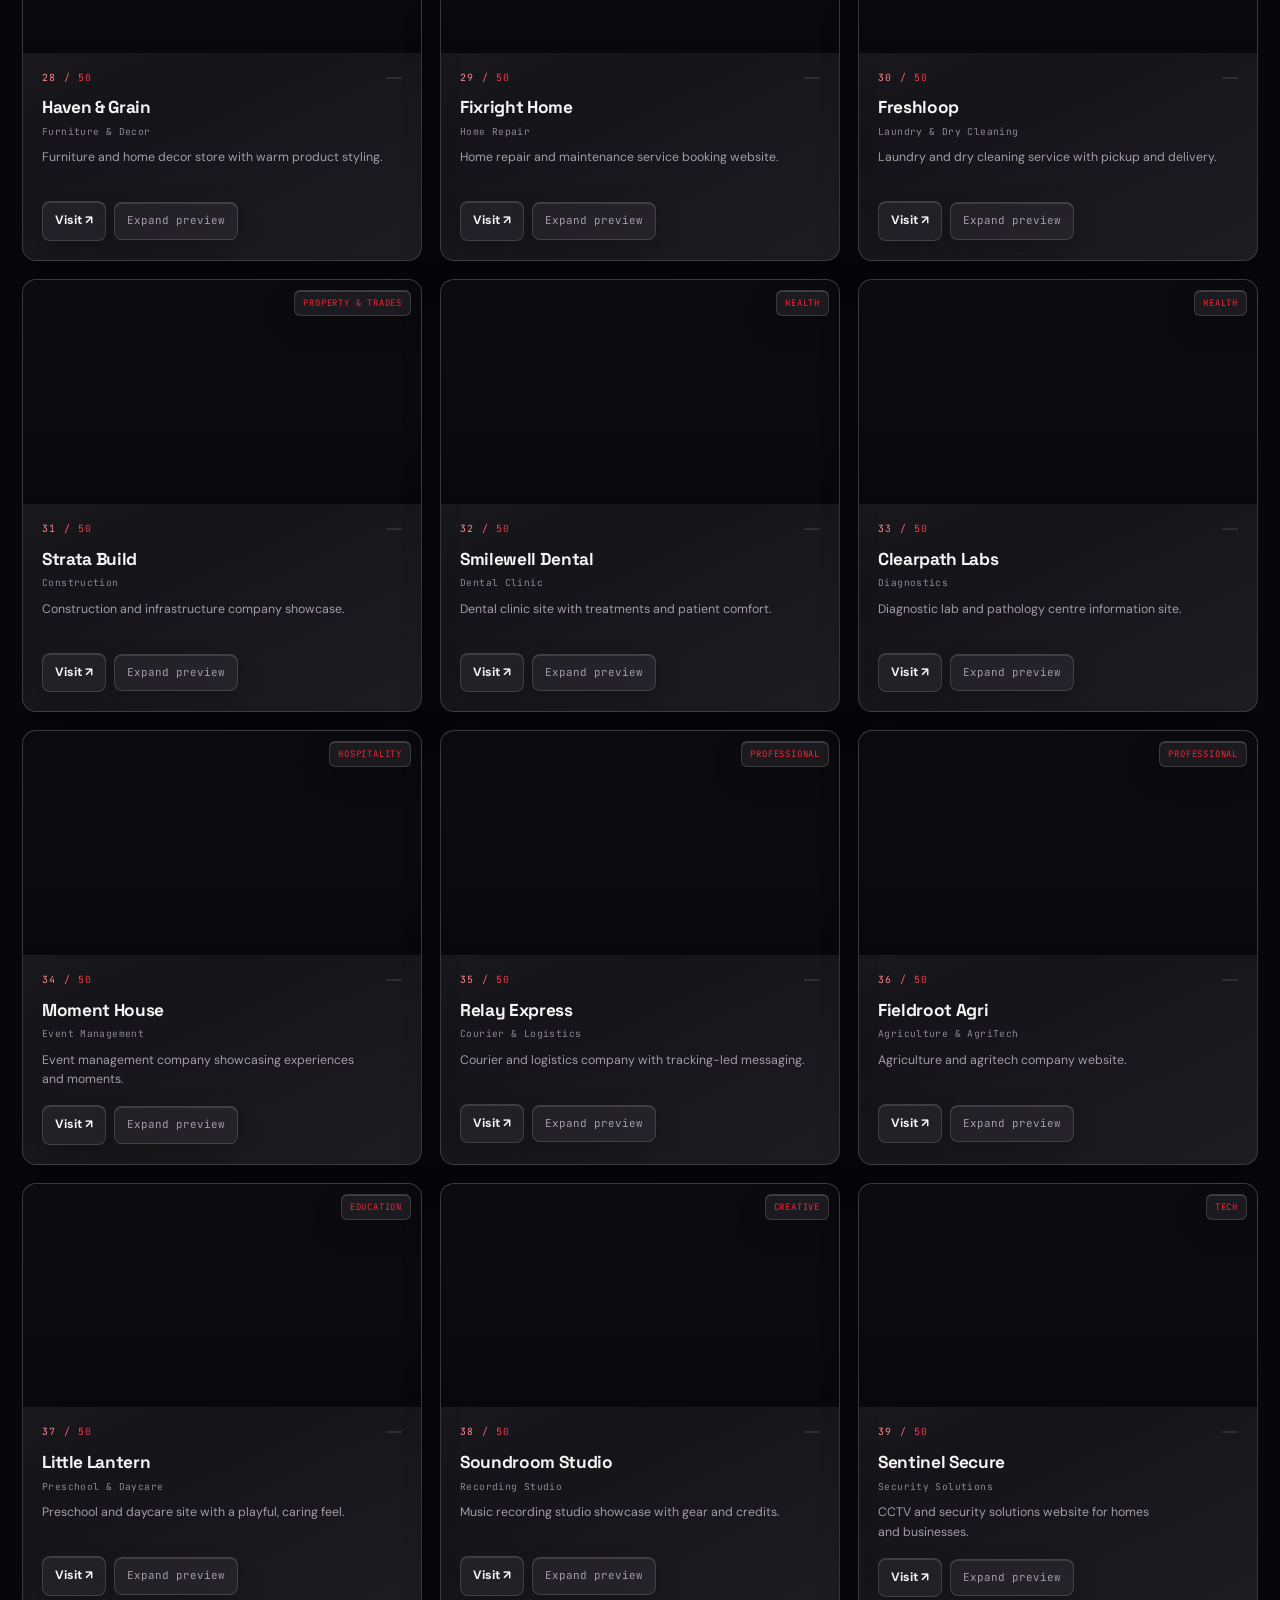
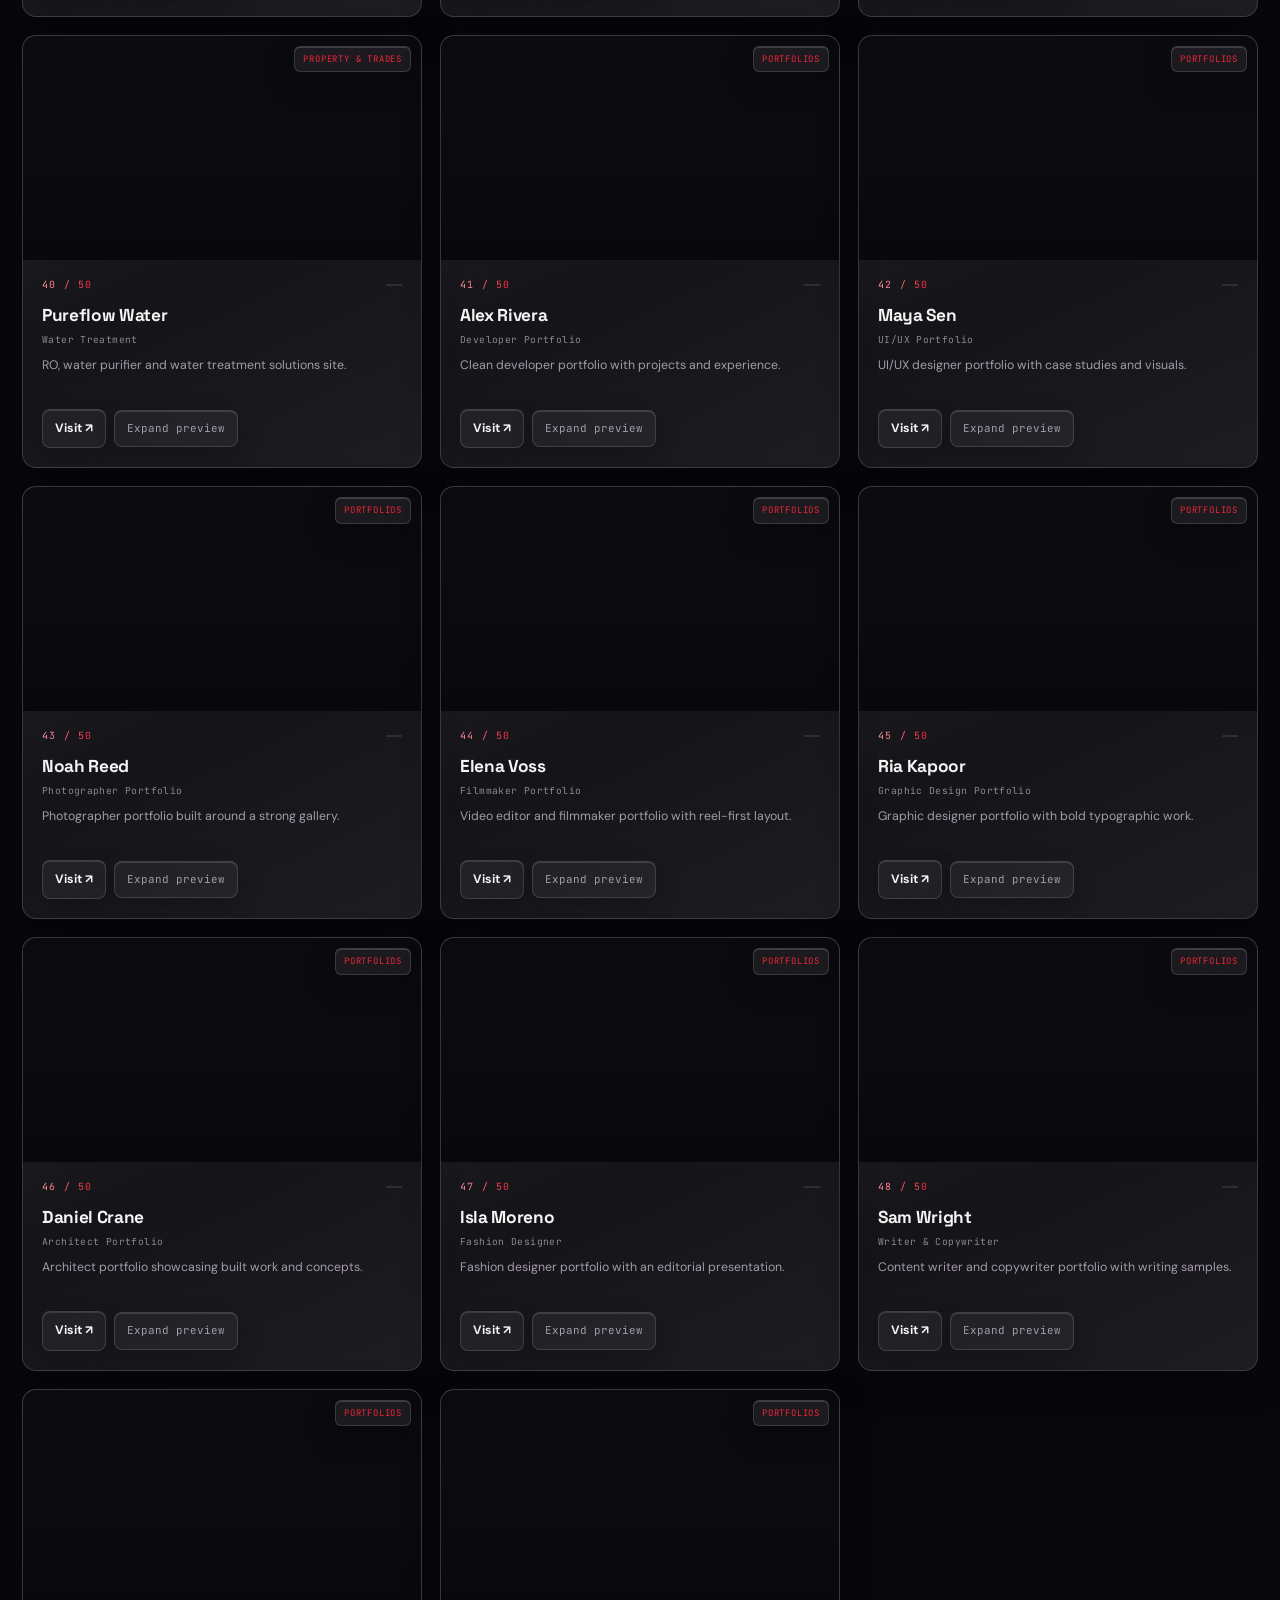
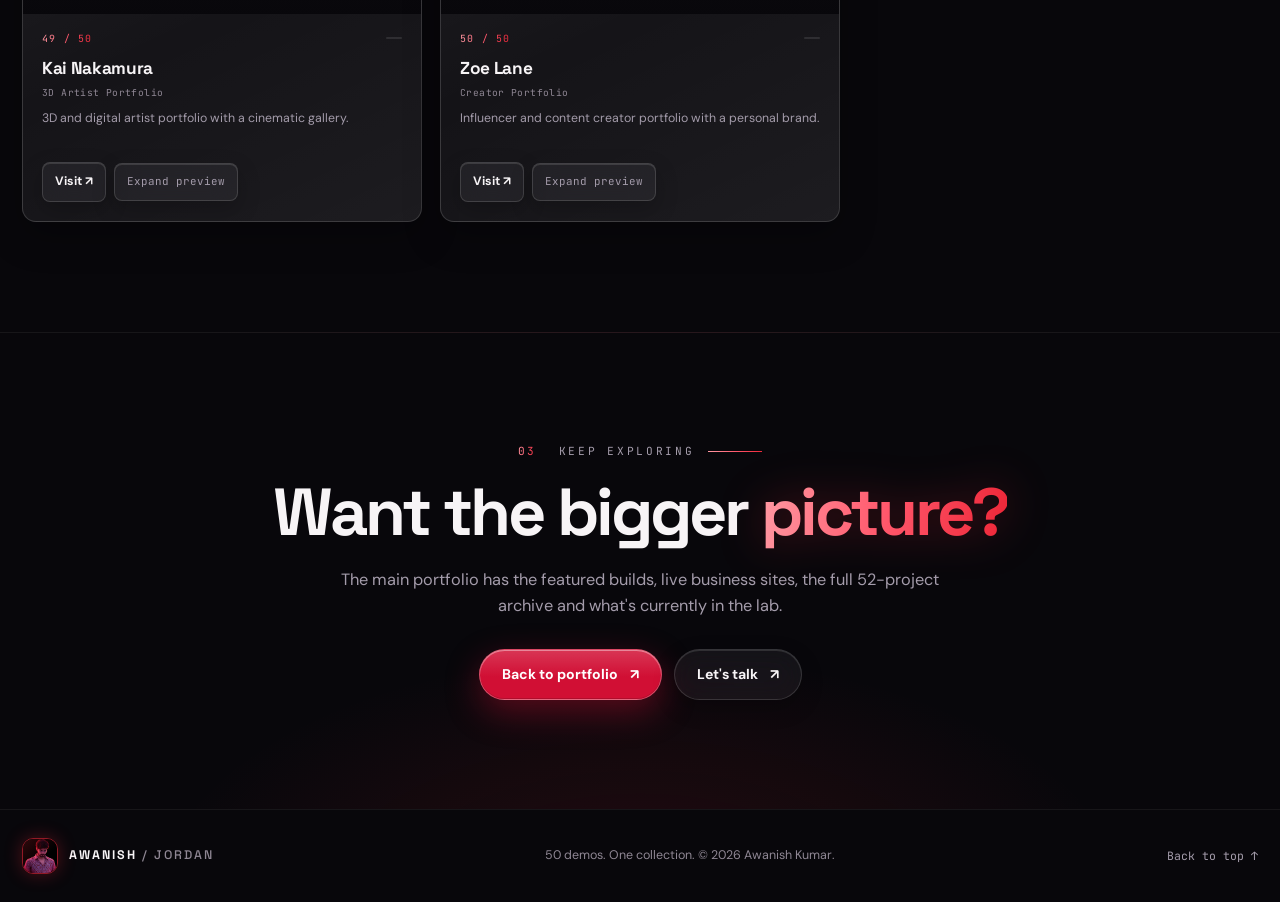
==== commit 526ae88d: "Remove technical notes and only use verified GitHub links" ====
--- a/showcase.html
+++ b/showcase.html
@@ -115,7 +115,7 @@
           <article class="spot reveal" data-d="1">
             <span class="spot-n">02 / COLLECTION</span>
             <h3>Live Hub</h3>
-            <p>The home of all 50 demos, grouped and ready to open — hosted on GitHub Pages.</p>
+            <p>The home of all 50 demos, grouped and ready to open.</p>
             <a class="mini-link solid" href="https://awanish98.github.io/premium-web-demos/" target="_blank" rel="noopener">Open hub ↗</a>
           </article>
           <article class="spot reveal" data-d="2">
@@ -143,7 +143,6 @@
         </div>
         <div class="demo-grid" id="demoGrid"></div>
         <p class="demo-empty" id="demoEmpty" hidden>No demos match that filter.</p>
-        <p class="section-footnote reveal">Every preview loads live from its deployed GitHub Pages URL. All links open in a new tab.</p>
       </div>
     </section>
 
